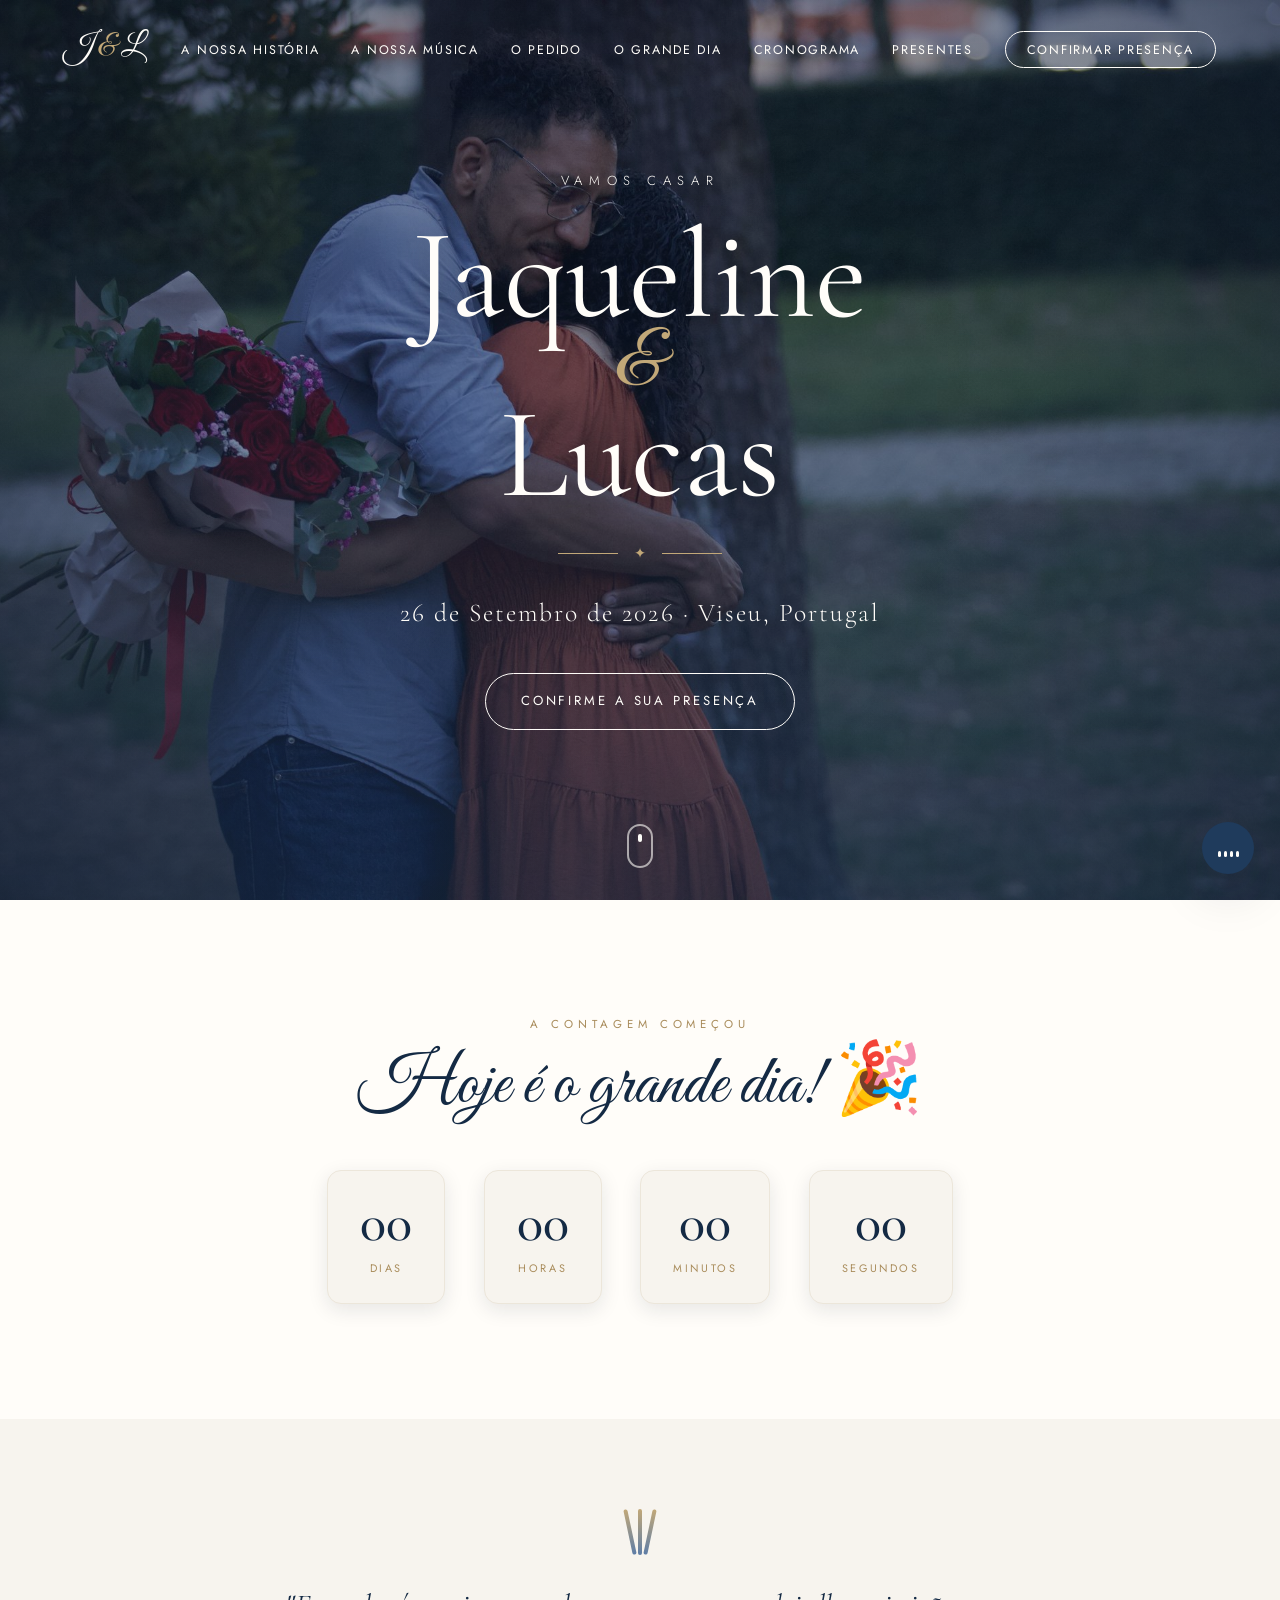
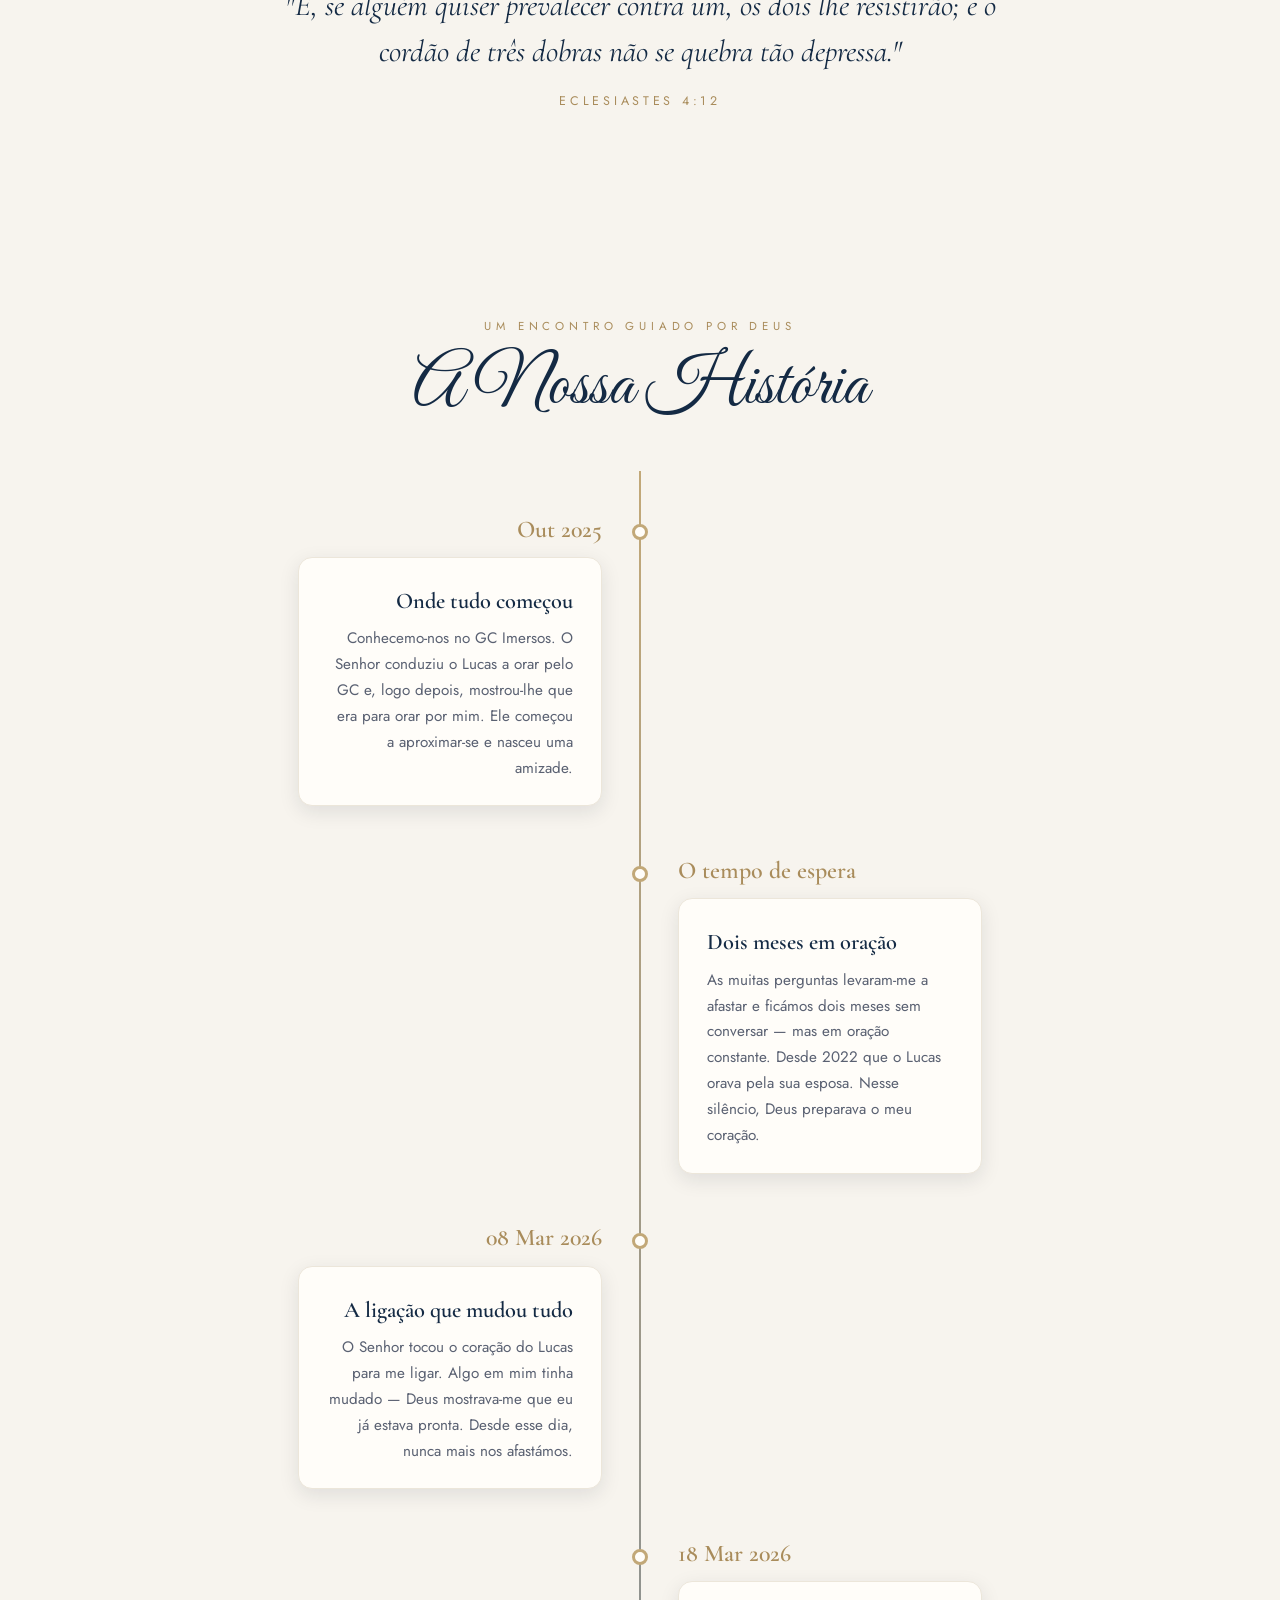
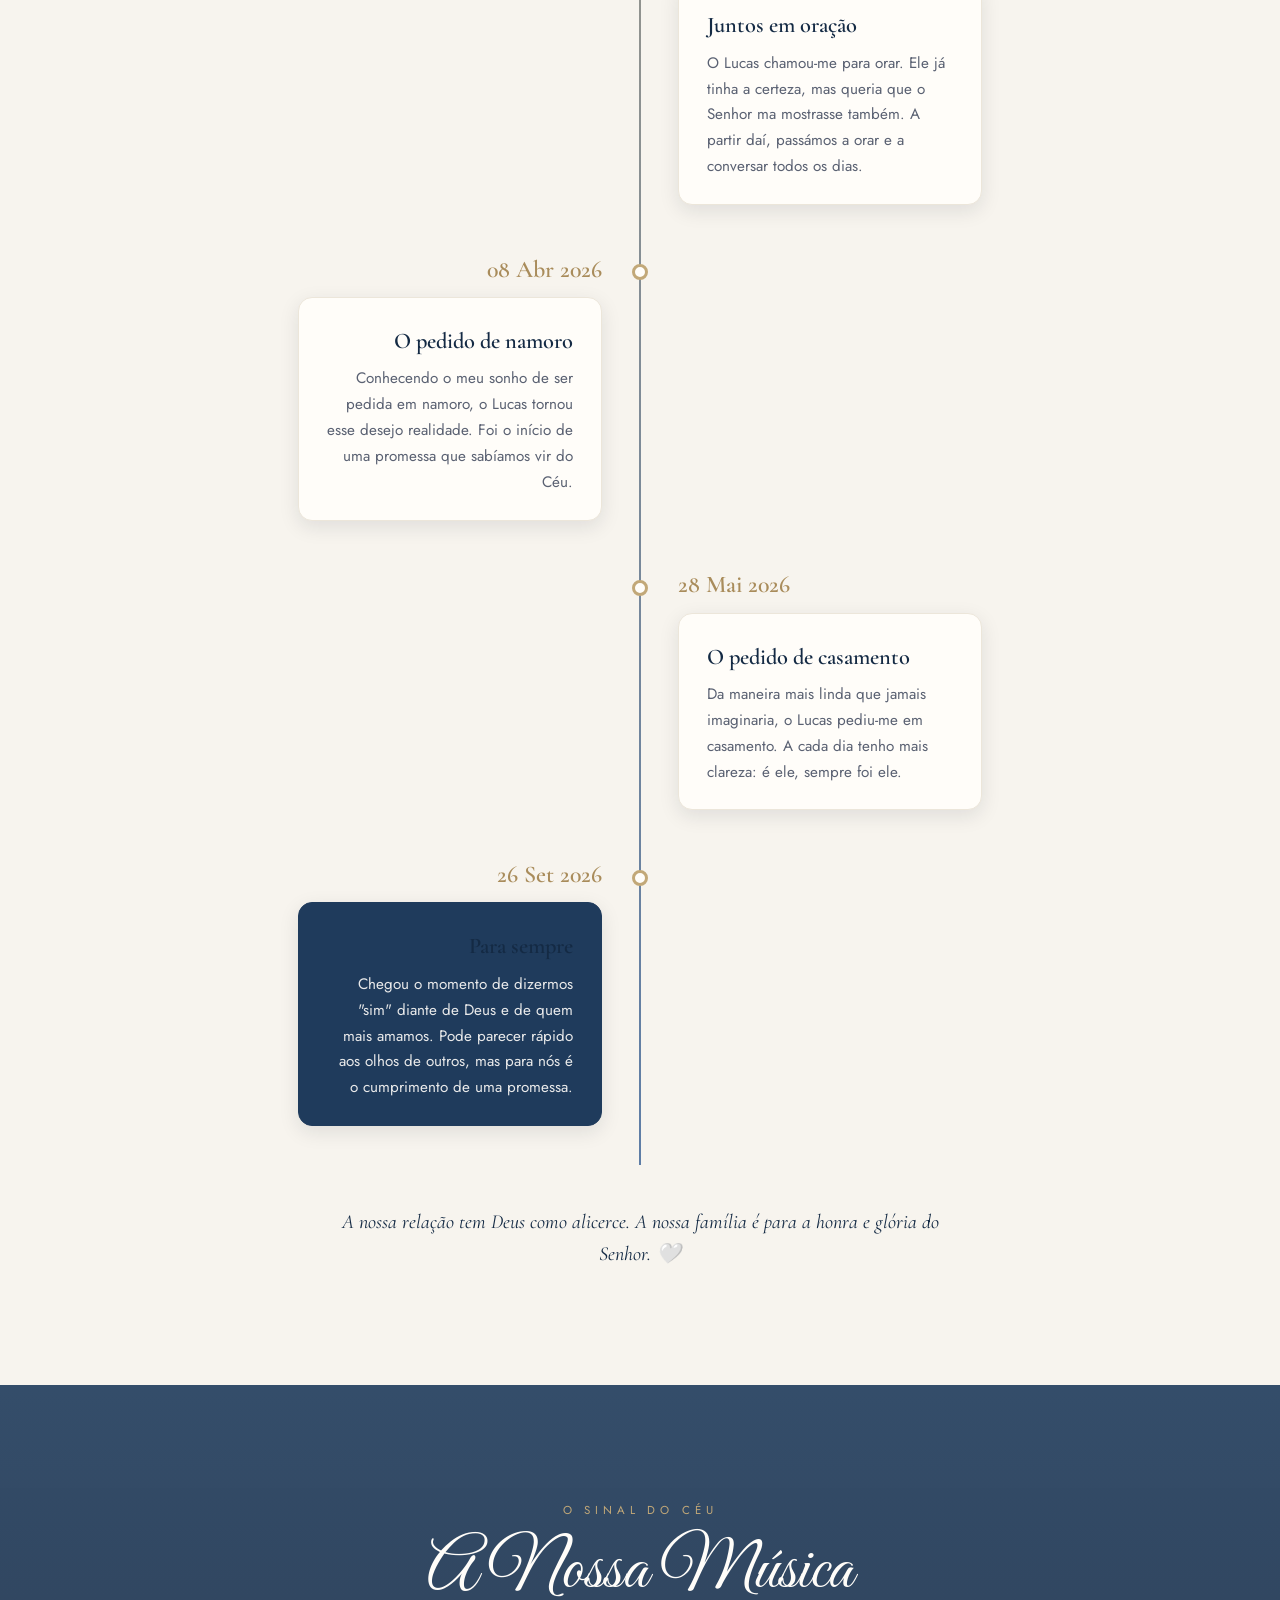
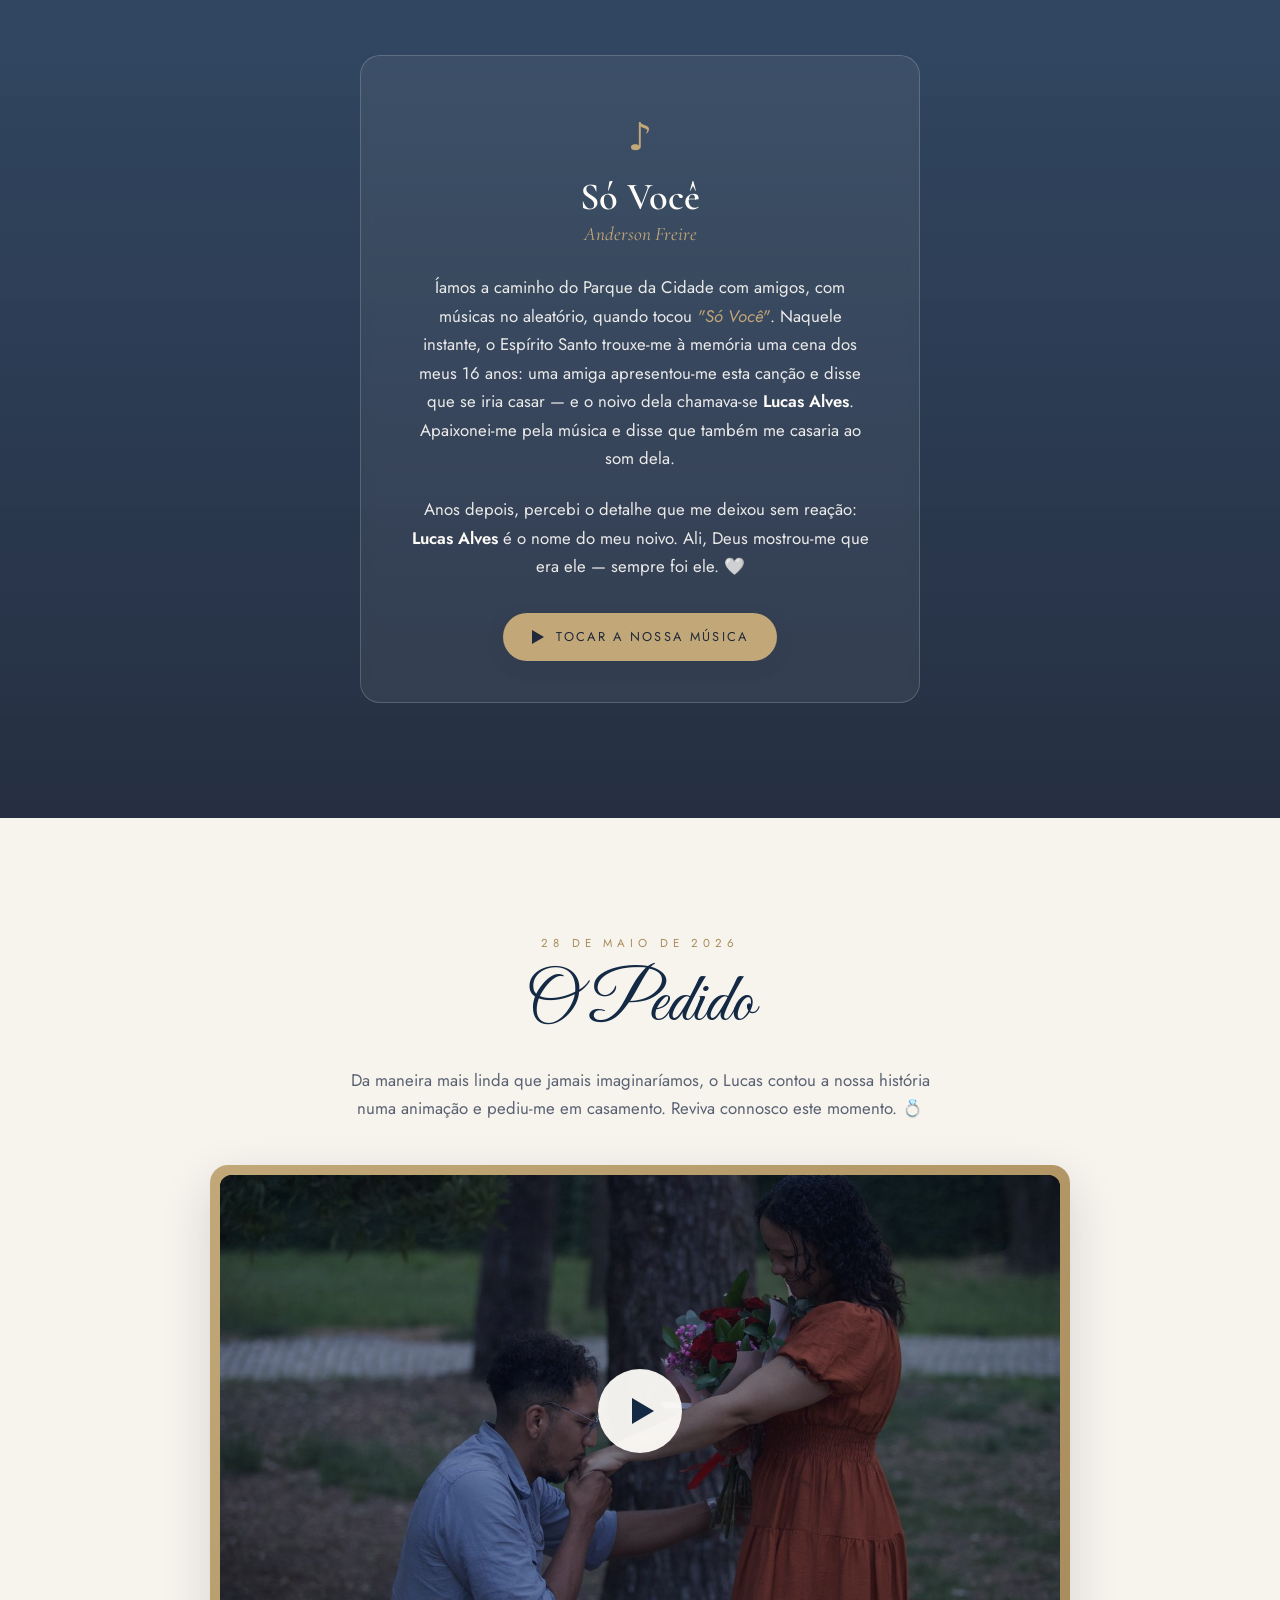
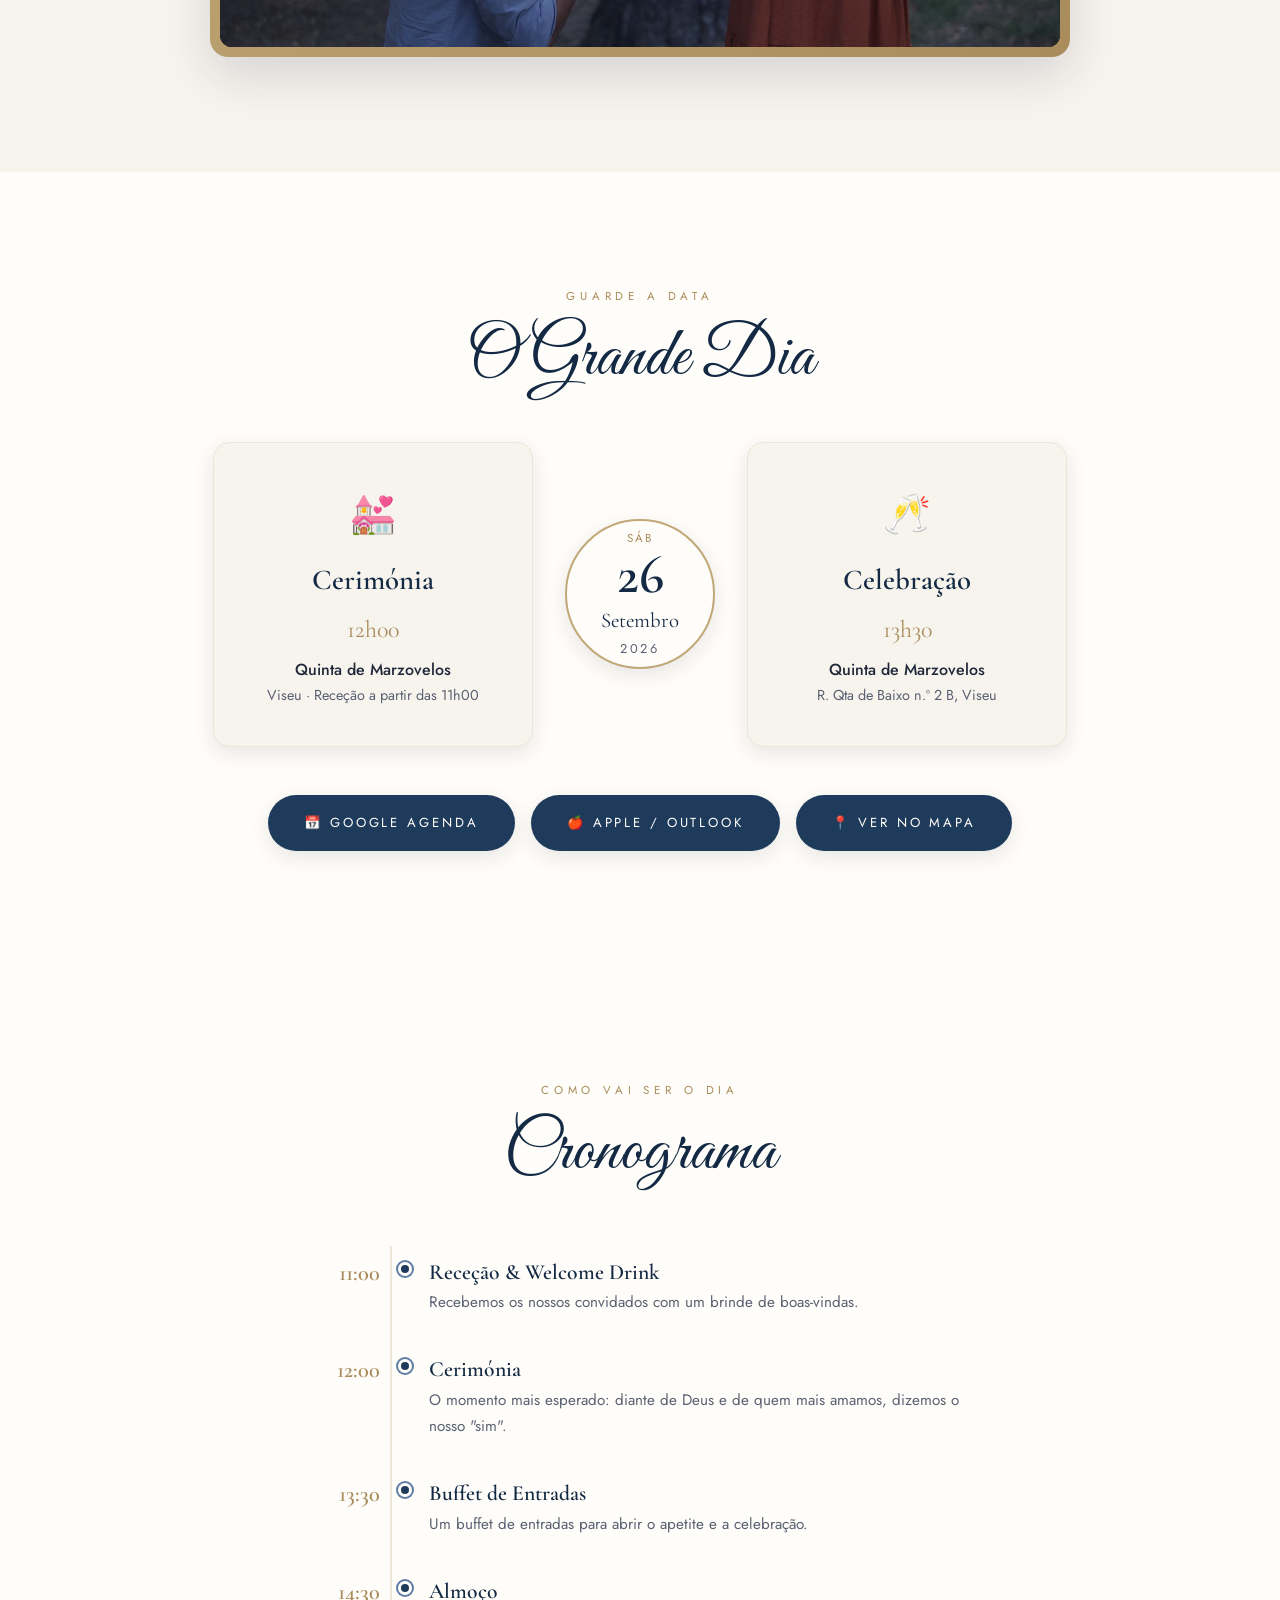
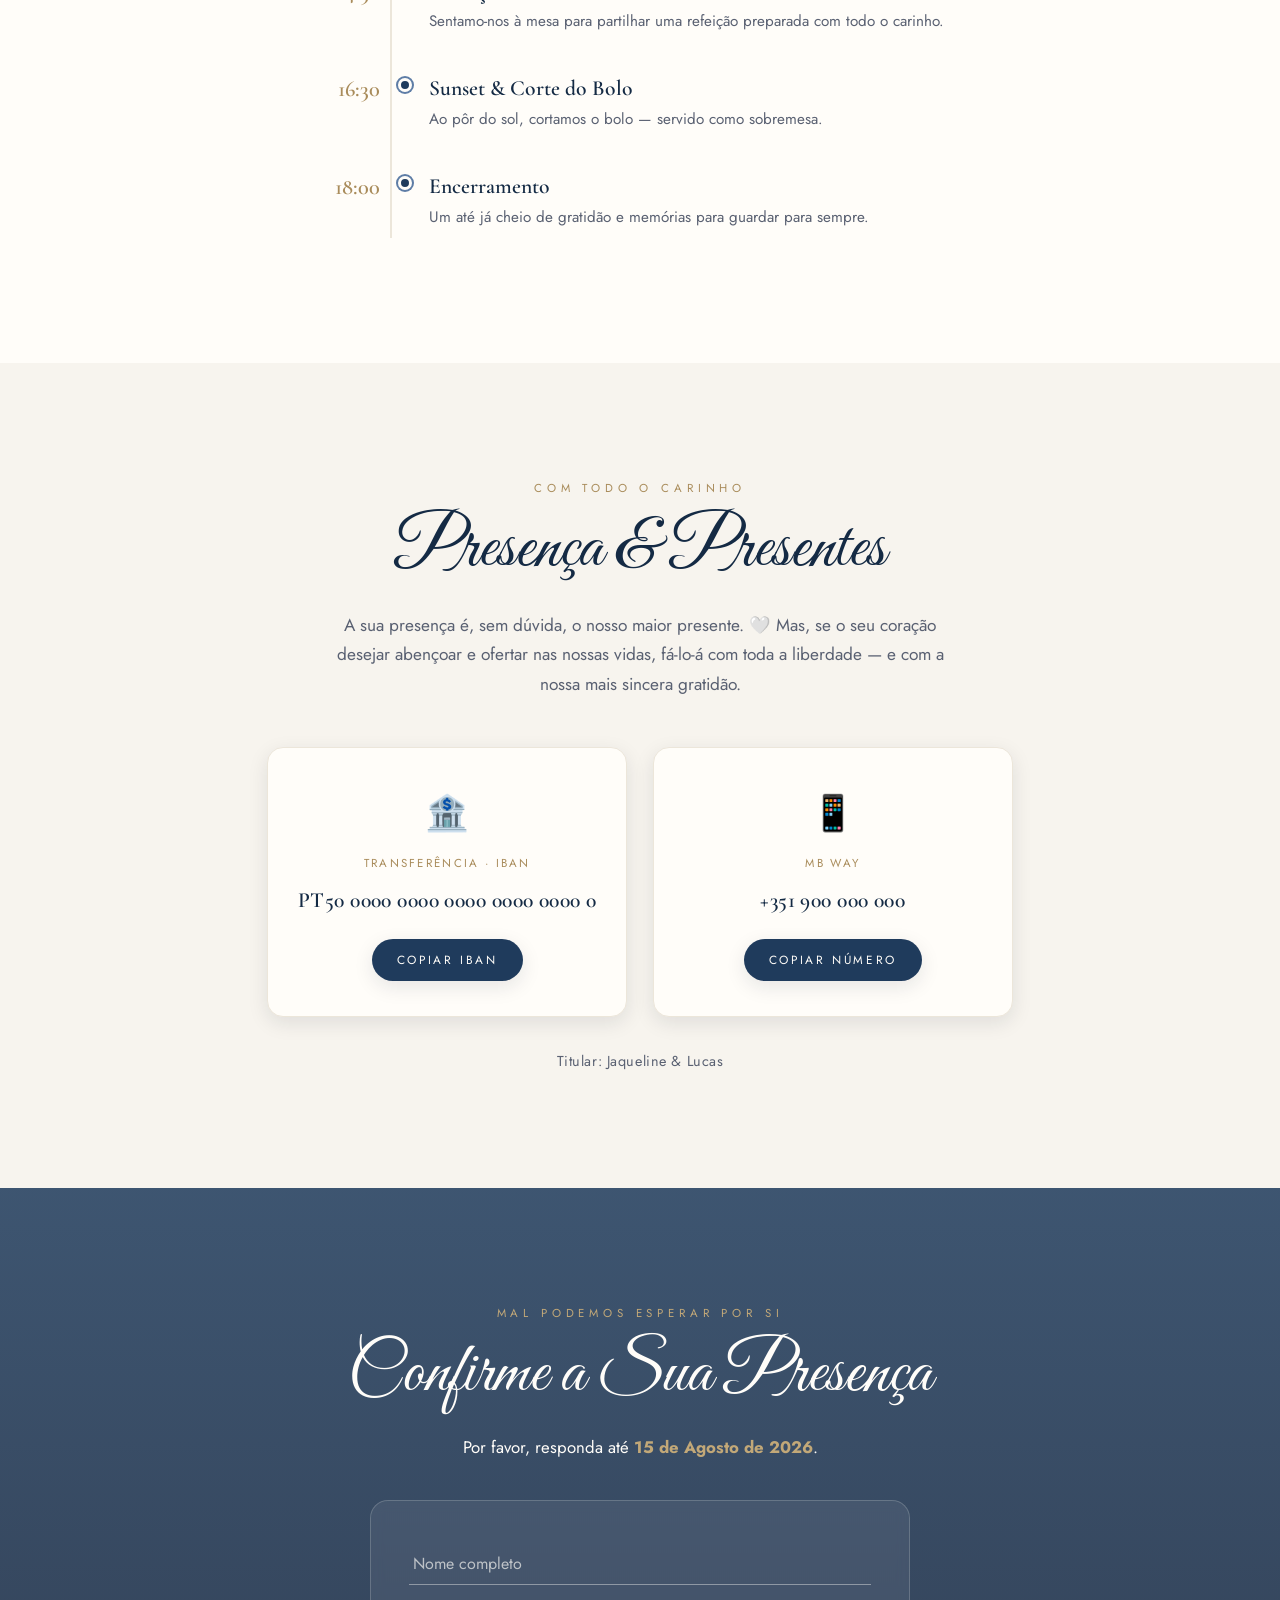
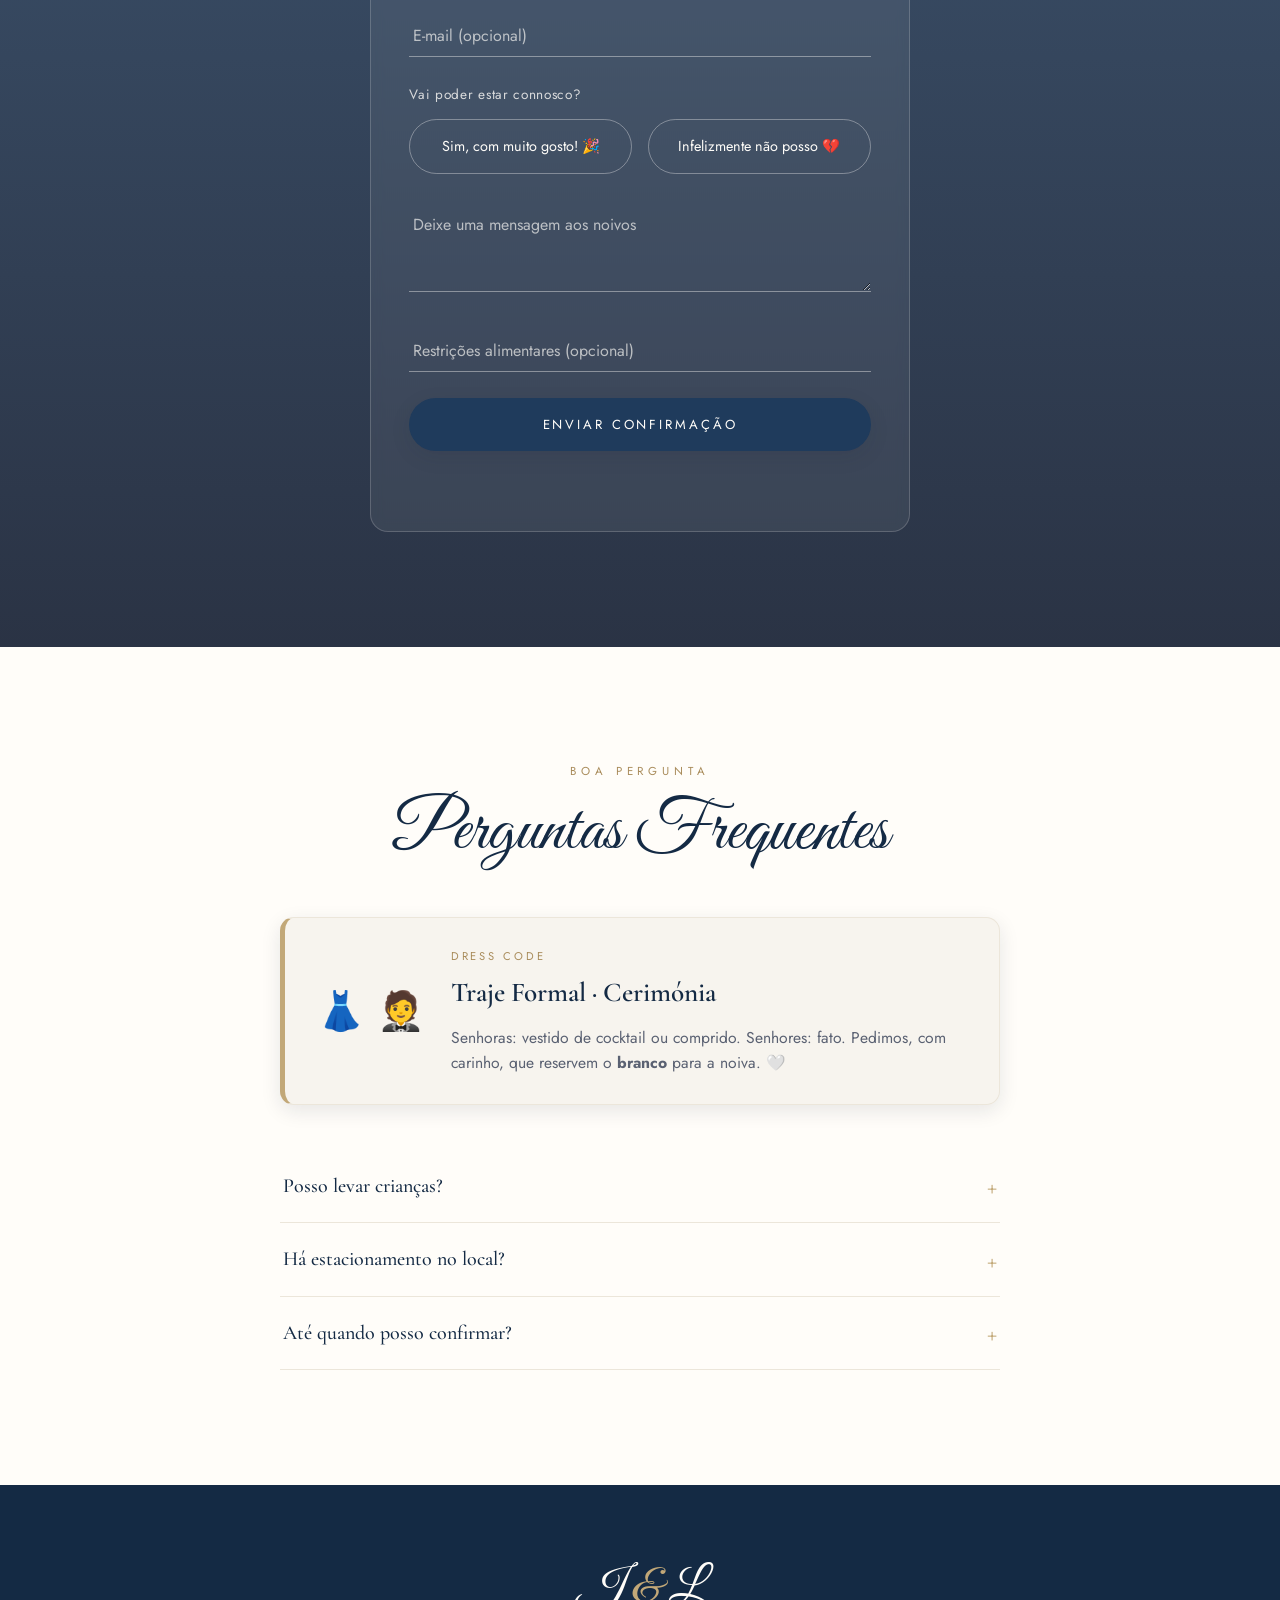
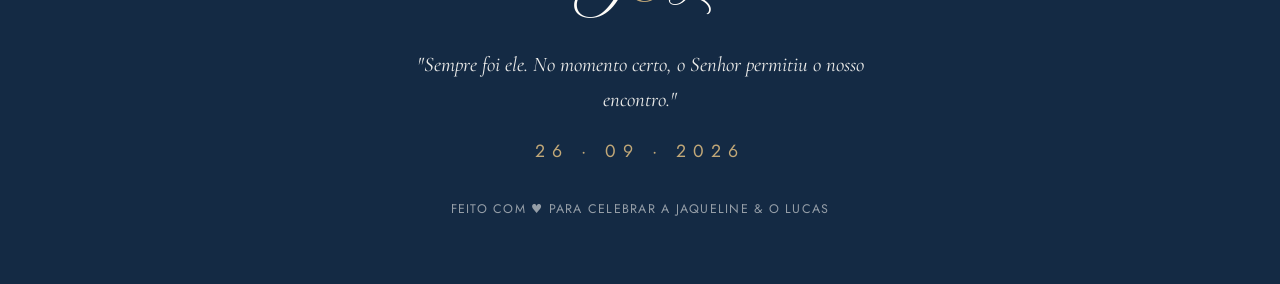
==== index.html @ e027823b "Renomear Programa para Cronograma e separar agenda em Google e Apple/Outlook - Menu e titulo: 'Progr" ====
<!DOCTYPE html>
<html lang="pt">
<head>
  <meta charset="UTF-8" />
  <meta name="viewport" content="width=device-width, initial-scale=1.0" />
  <meta name="description" content="Convite de casamento de Jaqueline & Lucas. Junte-se a nós para celebrar o nosso amor." />
  <meta name="theme-color" content="#1f3b5c" />
  <title>Jaqueline &amp; Lucas · O Nosso Casamento</title>

  <!-- Open Graph -->
  <meta property="og:title" content="Jaqueline & Lucas · O Nosso Casamento" />
  <meta property="og:description" content="Junte-se a nós para celebrar o nosso amor." />
  <meta property="og:type" content="website" />

  <!-- Fontes -->
  <link rel="preconnect" href="https://fonts.googleapis.com" />
  <link rel="preconnect" href="https://fonts.gstatic.com" crossorigin />
  <link href="https://fonts.googleapis.com/css2?family=Cormorant+Garamond:ital,wght@0,300;0,400;0,500;0,600;1,400&family=Great+Vibes&family=Jost:wght@300;400;500&display=swap" rel="stylesheet" />

  <link rel="stylesheet" href="styles.css" />
  <link rel="icon" href="data:image/svg+xml,%3Csvg xmlns='http://www.w3.org/2000/svg' viewBox='0 0 100 100'%3E%3Ctext y='.9em' font-size='90'%3E%F0%9F%92%8D%3C/text%3E%3C/svg%3E" />
</head>
<body>

  <!-- Loader -->
  <div class="loader" id="loader">
    <div class="loader__inner">
      <div class="loader__monogram">J<span>&amp;</span>L</div>
      <div class="loader__bar"><span></span></div>
    </div>
  </div>

  <!-- Botão de música -->
  <button class="music-toggle" id="musicToggle" aria-label="Ativar música" title="Só Você — Anderson Freire">
    <span class="music-toggle__icon">
      <span></span><span></span><span></span><span></span>
    </span>
  </button>
  <!-- A nossa música: "Só Você" de Anderson Freire (versão instrumental). -->
  <audio id="bgMusic" loop preload="none">
    <source src="so-voce-anderson-freire.mp3" type="audio/mpeg" />
  </audio>

  <!-- Navegação -->
  <nav class="nav" id="nav">
    <a href="#hero" class="nav__brand">J <span>&amp;</span> L</a>
    <button class="nav__burger" id="burger" aria-label="Abrir menu">
      <span></span><span></span><span></span>
    </button>
    <ul class="nav__links" id="navLinks">
      <li><a href="#historia">A Nossa História</a></li>
      <li><a href="#musica">A Nossa Música</a></li>
      <li><a href="#pedido">O Pedido</a></li>
      <li><a href="#evento">O Grande Dia</a></li>
      <li><a href="#programa">Cronograma</a></li>
      <li><a href="#presentes">Presentes</a></li>
      <li><a href="#rsvp" class="nav__cta">Confirmar Presença</a></li>
    </ul>
  </nav>

  <!-- HERO -->
  <header class="hero" id="hero">
    <div class="hero__overlay"></div>
    <div class="hero__petals" id="petals" aria-hidden="true"></div>
    <div class="hero__content">
      <p class="hero__pretitle reveal">Vamos casar</p>
      <h1 class="hero__names">
        <span class="reveal" style="--d:.1s">Jaqueline</span>
        <span class="hero__amp reveal" style="--d:.3s">&amp;</span>
        <span class="reveal" style="--d:.5s">Lucas</span>
      </h1>
      <div class="hero__divider reveal" style="--d:.7s"><span></span>✦<span></span></div>
      <p class="hero__date reveal" style="--d:.9s">26 de Setembro de 2026 · Viseu, Portugal</p>
      <a href="#rsvp" class="btn btn--ghost reveal" style="--d:1.1s">Confirme a sua presença</a>
    </div>
    <a href="#contagem" class="hero__scroll" aria-label="Descer">
      <span></span>
    </a>
  </header>

  <!-- CONTAGEM DECRESCENTE -->
  <section class="countdown" id="contagem">
    <div class="section-frame reveal-up">
      <p class="overline">A contagem começou</p>
      <h2 class="script-title">Falta pouco para o "Sim"</h2>
      <div class="countdown__grid" id="countdown">
        <div class="countdown__cell"><span class="countdown__num" id="cd-days">00</span><span class="countdown__label">Dias</span></div>
        <div class="countdown__cell"><span class="countdown__num" id="cd-hours">00</span><span class="countdown__label">Horas</span></div>
        <div class="countdown__cell"><span class="countdown__num" id="cd-min">00</span><span class="countdown__label">Minutos</span></div>
        <div class="countdown__cell"><span class="countdown__num" id="cd-sec">00</span><span class="countdown__label">Segundos</span></div>
      </div>
    </div>
  </section>

  <!-- VERSÍCULO -->
  <section class="verse" id="versiculo">
    <div class="section-frame">
      <div class="verse__cord reveal-up" aria-hidden="true">
        <span></span><span></span><span></span>
      </div>
      <p class="verse__text reveal-up">"E, se alguém quiser prevalecer contra um, os dois lhe resistirão; e o cordão de três dobras não se quebra tão depressa."</p>
      <p class="verse__ref reveal-up">Eclesiastes 4:12</p>
    </div>
  </section>

  <!-- A NOSSA HISTÓRIA -->
  <section class="story" id="historia">
    <div class="section-frame">
      <p class="overline reveal-up">Um encontro guiado por Deus</p>
      <h2 class="script-title reveal-up">A Nossa História</h2>
      <div class="timeline">
        <div class="timeline__item reveal-up">
          <div class="timeline__dot"></div>
          <div class="timeline__year">Out 2025</div>
          <div class="timeline__card">
            <h3>Onde tudo começou</h3>
            <p>Conhecemo-nos no GC Imersos. O Senhor conduziu o Lucas a orar pelo GC e, logo depois, mostrou-lhe que era para orar por mim. Ele começou a aproximar-se e nasceu uma amizade.</p>
          </div>
        </div>
        <div class="timeline__item reveal-up">
          <div class="timeline__dot"></div>
          <div class="timeline__year">O tempo de espera</div>
          <div class="timeline__card">
            <h3>Dois meses em oração</h3>
            <p>As muitas perguntas levaram-me a afastar e ficámos dois meses sem conversar — mas em oração constante. Desde 2022 que o Lucas orava pela sua esposa. Nesse silêncio, Deus preparava o meu coração.</p>
          </div>
        </div>
        <div class="timeline__item reveal-up">
          <div class="timeline__dot"></div>
          <div class="timeline__year">08 Mar 2026</div>
          <div class="timeline__card">
            <h3>A ligação que mudou tudo</h3>
            <p>O Senhor tocou o coração do Lucas para me ligar. Algo em mim tinha mudado — Deus mostrava-me que eu já estava pronta. Desde esse dia, nunca mais nos afastámos.</p>
          </div>
        </div>
        <div class="timeline__item reveal-up">
          <div class="timeline__dot"></div>
          <div class="timeline__year">18 Mar 2026</div>
          <div class="timeline__card">
            <h3>Juntos em oração</h3>
            <p>O Lucas chamou-me para orar. Ele já tinha a certeza, mas queria que o Senhor ma mostrasse também. A partir daí, passámos a orar e a conversar todos os dias.</p>
          </div>
        </div>
        <div class="timeline__item reveal-up">
          <div class="timeline__dot"></div>
          <div class="timeline__year">08 Abr 2026</div>
          <div class="timeline__card">
            <h3>O pedido de namoro</h3>
            <p>Conhecendo o meu sonho de ser pedida em namoro, o Lucas tornou esse desejo realidade. Foi o início de uma promessa que sabíamos vir do Céu.</p>
          </div>
        </div>
        <div class="timeline__item reveal-up">
          <div class="timeline__dot"></div>
          <div class="timeline__year">28 Mai 2026</div>
          <div class="timeline__card">
            <h3>O pedido de casamento</h3>
            <p>Da maneira mais linda que jamais imaginaria, o Lucas pediu-me em casamento. A cada dia tenho mais clareza: é ele, sempre foi ele.</p>
          </div>
        </div>
        <div class="timeline__item reveal-up">
          <div class="timeline__dot"></div>
          <div class="timeline__year">26 Set 2026</div>
          <div class="timeline__card timeline__card--highlight">
            <h3>Para sempre</h3>
            <p>Chegou o momento de dizermos "sim" diante de Deus e de quem mais amamos. Pode parecer rápido aos olhos de outros, mas para nós é o cumprimento de uma promessa.</p>
          </div>
        </div>
      </div>
      <p class="story__closing reveal-up">A nossa relação tem Deus como alicerce. A nossa família é para a honra e glória do Senhor. 🤍</p>
    </div>
  </section>

  <!-- A NOSSA MÚSICA -->
  <section class="song" id="musica">
    <div class="song__overlay"></div>
    <div class="section-frame">
      <p class="overline reveal-up">O sinal do Céu</p>
      <h2 class="script-title reveal-up">A Nossa Música</h2>
      <div class="song__card reveal-up">
        <div class="song__note">♪</div>
        <h3 class="song__title">Só Você</h3>
        <p class="song__artist">Anderson Freire</p>
        <p class="song__story">Íamos a caminho do Parque da Cidade com amigos, com músicas no aleatório, quando tocou <em>"Só Você"</em>. Naquele instante, o Espírito Santo trouxe-me à memória uma cena dos meus 16 anos: uma amiga apresentou-me esta canção e disse que se iria casar — e o noivo dela chamava-se <strong>Lucas Alves</strong>. Apaixonei-me pela música e disse que também me casaria ao som dela.</p>
        <p class="song__story">Anos depois, percebi o detalhe que me deixou sem reação: <strong>Lucas Alves</strong> é o nome do meu noivo. Ali, Deus mostrou-me que era ele — sempre foi ele. 🤍</p>
        <button class="song__play" id="songPlay" aria-label="Tocar a nossa música">
          <span class="song__play-icon"></span>
          <span class="song__play-text">Tocar a nossa música</span>
        </button>
      </div>
    </div>
  </section>

  <!-- O PEDIDO (vídeo) -->
  <section class="proposal" id="pedido">
    <div class="section-frame">
      <p class="overline reveal-up">28 de Maio de 2026</p>
      <h2 class="script-title reveal-up">O Pedido</h2>
      <p class="proposal__intro reveal-up">Da maneira mais linda que jamais imaginaríamos, o Lucas contou a nossa história numa animação e pediu-me em casamento. Reviva connosco este momento. 💍</p>
      <div class="proposal__frame reveal-up">
        <div class="proposal__video">
          <button class="proposal__facade" id="proposalFacade" style="background-image:url('video-capa.jpg')" aria-label="Reproduzir o vídeo do pedido">
            <span class="proposal__play"></span>
          </button>
          <div id="proposalPlayer"></div>
        </div>
      </div>
    </div>
  </section>

  <!-- O GRANDE DIA -->
  <section class="event" id="evento">
    <div class="section-frame">
      <p class="overline reveal-up">Guarde a data</p>
      <h2 class="script-title reveal-up">O Grande Dia</h2>
      <div class="event__cards">
        <article class="event-card reveal-up">
          <div class="event-card__icon">💒</div>
          <h3>Cerimónia</h3>
          <p class="event-card__time">12h00</p>
          <p class="event-card__place">Quinta de Marzovelos</p>
          <p class="event-card__addr">Viseu · Receção a partir das 11h00</p>
        </article>
        <div class="event__date reveal-up">
          <span class="event__day">Sáb</span>
          <span class="event__num">26</span>
          <span class="event__month">Setembro</span>
          <span class="event__yr">2026</span>
        </div>
        <article class="event-card reveal-up">
          <div class="event-card__icon">🥂</div>
          <h3>Celebração</h3>
          <p class="event-card__time">13h30</p>
          <p class="event-card__place">Quinta de Marzovelos</p>
          <p class="event-card__addr">R. Qta de Baixo n.º 2 B, Viseu</p>
        </article>
      </div>
      <div class="event__actions reveal-up">
        <a class="btn btn--solid" id="gcalBtn" href="#" target="_blank" rel="noopener">📅 Google Agenda</a>
        <a class="btn btn--solid" id="icalBtn" href="#">🍎 Apple / Outlook</a>
        <a class="btn btn--solid" href="https://maps.google.com/?q=Quinta+de+Marzovelos,+R.+Qta+de+Baixo+2B,+3510-014+Viseu" target="_blank" rel="noopener">📍 Ver no mapa</a>
      </div>
    </div>
  </section>

  <!-- PROGRAMA -->
  <section class="schedule" id="programa">
    <div class="section-frame">
      <p class="overline reveal-up">Como vai ser o dia</p>
      <h2 class="script-title reveal-up">Cronograma</h2>
      <div class="schedule__list">
        <div class="schedule__item reveal-up"><span class="schedule__time">11:00</span><span class="schedule__dot"></span><div><h3>Receção &amp; Welcome Drink</h3><p>Recebemos os nossos convidados com um brinde de boas-vindas.</p></div></div>
        <div class="schedule__item reveal-up"><span class="schedule__time">12:00</span><span class="schedule__dot"></span><div><h3>Cerimónia</h3><p>O momento mais esperado: diante de Deus e de quem mais amamos, dizemos o nosso "sim".</p></div></div>
        <div class="schedule__item reveal-up"><span class="schedule__time">13:30</span><span class="schedule__dot"></span><div><h3>Buffet de Entradas</h3><p>Um buffet de entradas para abrir o apetite e a celebração.</p></div></div>
        <div class="schedule__item reveal-up"><span class="schedule__time">14:30</span><span class="schedule__dot"></span><div><h3>Almoço</h3><p>Sentamo-nos à mesa para partilhar uma refeição preparada com todo o carinho.</p></div></div>
        <div class="schedule__item reveal-up"><span class="schedule__time">16:30</span><span class="schedule__dot"></span><div><h3>Sunset &amp; Corte do Bolo</h3><p>Ao pôr do sol, cortamos o bolo — servido como sobremesa.</p></div></div>
        <div class="schedule__item reveal-up"><span class="schedule__time">18:00</span><span class="schedule__dot"></span><div><h3>Encerramento</h3><p>Um até já cheio de gratidão e memórias para guardar para sempre.</p></div></div>
      </div>
    </div>
  </section>

  <!-- PRESENTES -->
  <section class="gifts" id="presentes">
    <div class="section-frame">
      <p class="overline reveal-up">Com todo o carinho</p>
      <h2 class="script-title reveal-up">Presença &amp; Presentes</h2>
      <p class="gifts__intro reveal-up">A sua presença é, sem dúvida, o nosso maior presente. 🤍 Mas, se o seu coração desejar abençoar e ofertar nas nossas vidas, fá-lo-á com toda a liberdade — e com a nossa mais sincera gratidão.</p>
      <div class="gifts__methods">
        <div class="pay-card reveal-up">
          <div class="pay-card__icon">🏦</div>
          <p class="pay-card__label">Transferência · IBAN</p>
          <p class="pay-card__value" id="ibanValue">PT50 0000 0000 0000 0000 0000 0</p>
          <button class="btn btn--solid btn--sm" data-copy="iban">Copiar IBAN</button>
        </div>
        <div class="pay-card reveal-up">
          <div class="pay-card__icon">📱</div>
          <p class="pay-card__label">MB WAY</p>
          <p class="pay-card__value" id="mbwayValue">+351 900 000 000</p>
          <button class="btn btn--solid btn--sm" data-copy="mbway">Copiar número</button>
        </div>
      </div>
      <p class="gifts__note reveal-up">Titular: Jaqueline &amp; Lucas</p>
    </div>
  </section>

  <!-- RSVP -->
  <section class="rsvp" id="rsvp">
    <div class="rsvp__overlay"></div>
    <div class="section-frame">
      <p class="overline reveal-up">Mal podemos esperar por si</p>
      <h2 class="script-title reveal-up">Confirme a Sua Presença</h2>
      <p class="rsvp__deadline reveal-up">Por favor, responda até <strong>15 de Agosto de 2026</strong>.</p>
      <form class="rsvp__form reveal-up" id="rsvpForm" novalidate>
        <div class="field">
          <input type="text" id="name" name="name" required placeholder=" " />
          <label for="name">Nome completo</label>
        </div>
        <div class="field">
          <input type="email" id="email" name="email" placeholder=" " />
          <label for="email">E-mail (opcional)</label>
        </div>
        <div class="field">
          <p class="field__legend">Vai poder estar connosco?</p>
          <div class="choice">
            <label class="choice__opt"><input type="radio" name="attend" value="sim" required /><span>Sim, com muito gosto! 🎉</span></label>
            <label class="choice__opt"><input type="radio" name="attend" value="nao" /><span>Infelizmente não posso 💔</span></label>
          </div>
        </div>
        <div class="field field--guests" id="guestsField">
          <input type="number" id="guests" name="guests" min="1" max="6" value="1" placeholder=" " />
          <label for="guests">Número de pessoas (incluindo o próprio)</label>
        </div>
        <div class="field">
          <textarea id="message" name="message" rows="3" placeholder=" "></textarea>
          <label for="message">Deixe uma mensagem aos noivos</label>
        </div>
        <div class="field field--diet">
          <input type="text" id="diet" name="diet" placeholder=" " />
          <label for="diet">Restrições alimentares (opcional)</label>
        </div>
        <button type="submit" class="btn btn--solid btn--block">Enviar confirmação</button>
        <p class="rsvp__feedback" id="rsvpFeedback" role="status"></p>
      </form>
    </div>
  </section>

  <!-- FAQ -->
  <section class="faq">
    <div class="section-frame">
      <p class="overline reveal-up">Boa pergunta</p>
      <h2 class="script-title reveal-up">Perguntas Frequentes</h2>

      <div class="dresscode reveal-up">
        <div class="dresscode__icon">👗 🤵</div>
        <div class="dresscode__body">
          <p class="dresscode__label">Dress Code</p>
          <h3 class="dresscode__title">Traje Formal · Cerimónia</h3>
          <p class="dresscode__text">Senhoras: vestido de cocktail ou comprido. Senhores: fato. Pedimos, com carinho, que reservem o <strong>branco</strong> para a noiva. 🤍</p>
        </div>
      </div>

      <div class="faq__list" id="faqList">
        <div class="faq__item reveal-up"><button class="faq__q">Posso levar crianças?<span>+</span></button><div class="faq__a"><p>Adoramos os mais pequenos! Indique-nos quantas crianças virão no formulário de confirmação, para prepararmos tudo com carinho.</p></div></div>
        <div class="faq__item reveal-up"><button class="faq__q">Há estacionamento no local?<span>+</span></button><div class="faq__a"><p>Sim, a Quinta de Marzovelos dispõe de estacionamento gratuito para todos os convidados.</p></div></div>
        <div class="faq__item reveal-up"><button class="faq__q">Até quando posso confirmar?<span>+</span></button><div class="faq__a"><p>Pedimos que confirme a sua presença até 15 de Agosto de 2026, para garantirmos que tudo corre na perfeição.</p></div></div>
      </div>
    </div>
  </section>

  <!-- FOOTER -->
  <footer class="footer">
    <div class="footer__monogram">J <span>&amp;</span> L</div>
    <p class="footer__quote">"Sempre foi ele. No momento certo, o Senhor permitiu o nosso encontro."</p>
    <p class="footer__date">26 · 09 · 2026</p>
    <p class="footer__credit">Feito com ♥ para celebrar a Jaqueline &amp; o Lucas</p>
  </footer>

  <script src="script.js"></script>
</body>
</html>
---- styles.css ----
/* ===================================================================
   Jaqueline & Lucas — Convite de Casamento
   Paleta: azul-marinho, creme, dourado champanhe
   =================================================================== */

:root {
  /* Azul-marinho + dourado champanhe */
  --sage: #1f3b5c;       /* azul-marinho principal */
  --sage-dark: #142a44;  /* azul-marinho profundo */
  --sage-light: #5e7da6; /* azul suave */
  --cream: #f7f4ee;
  --cream-deep: #ece6da;
  --ivory: #fffdf9;
  --gold: #c2a878;
  --gold-deep: #a98c5b;
  --ink: #20283a;
  --ink-soft: #5a6172;
  --white: #ffffff;

  --serif: 'Cormorant Garamond', Georgia, serif;
  --script: 'Great Vibes', cursive;
  --sans: 'Jost', -apple-system, system-ui, sans-serif;

  --shadow-sm: 0 6px 20px rgba(20, 30, 50, .1);
  --shadow-md: 0 18px 50px rgba(20, 30, 50, .15);
  --ease: cubic-bezier(.22, 1, .36, 1);
}

* { margin: 0; padding: 0; box-sizing: border-box; }

html { scroll-behavior: smooth; scroll-padding-top: 80px; }

body {
  font-family: var(--sans);
  color: var(--ink);
  background: var(--cream);
  line-height: 1.7;
  overflow-x: hidden;
  -webkit-font-smoothing: antialiased;
}

img { max-width: 100%; display: block; }

/* ---------- Tipografia partilhada ---------- */
.overline {
  font-family: var(--sans);
  text-transform: uppercase;
  letter-spacing: .42em;
  font-size: .72rem;
  font-weight: 400;
  color: var(--gold-deep);
  text-align: center;
  margin-bottom: .8rem;
}

.script-title {
  font-family: var(--script);
  font-weight: 400;
  font-size: clamp(2.6rem, 6vw, 4.4rem);
  color: var(--sage-dark);
  text-align: center;
  line-height: 1.1;
  margin-bottom: 2.8rem;
}

.section-frame {
  max-width: 1080px;
  margin: 0 auto;
  padding: 0 1.5rem;
}

section { padding: clamp(4.5rem, 9vw, 8rem) 0; position: relative; }

/* ---------- Botões ---------- */
.btn {
  display: inline-block;
  font-family: var(--sans);
  font-size: .82rem;
  letter-spacing: .22em;
  text-transform: uppercase;
  text-decoration: none;
  cursor: pointer;
  border: 1px solid transparent;
  padding: 1rem 2.2rem;
  border-radius: 50px;
  transition: all .4s var(--ease);
  background: none;
}
.btn--solid {
  background: var(--sage);
  color: var(--ivory);
  box-shadow: var(--shadow-sm);
}
.btn--solid:hover { background: var(--sage-dark); transform: translateY(-3px); box-shadow: var(--shadow-md); }
.btn--ghost {
  border-color: currentColor;
  color: var(--ivory);
}
.btn--ghost:hover { background: var(--ivory); color: var(--sage-dark); transform: translateY(-3px); }
.btn--sm { padding: .7rem 1.5rem; font-size: .74rem; }
.btn--block { display: block; width: 100%; text-align: center; }

/* ===================== LOADER ===================== */
.loader {
  position: fixed; inset: 0; z-index: 9999;
  background: var(--cream);
  display: flex; align-items: center; justify-content: center;
  transition: opacity .8s var(--ease), visibility .8s;
}
.loader.is-done { opacity: 0; visibility: hidden; }
.loader__monogram {
  font-family: var(--script);
  font-size: 4.5rem;
  color: var(--sage-dark);
  text-align: center;
  margin-bottom: 1.2rem;
}
.loader__monogram span { color: var(--gold); font-size: 3rem; }
.loader__bar {
  width: 180px; height: 2px; background: var(--cream-deep);
  margin: 0 auto; overflow: hidden; border-radius: 2px;
}
.loader__bar span {
  display: block; height: 100%; width: 0;
  background: var(--gold);
  animation: load 1.8s var(--ease) forwards;
}
@keyframes load { to { width: 100%; } }

/* ===================== MÚSICA ===================== */
.music-toggle {
  position: fixed; bottom: 1.6rem; right: 1.6rem; z-index: 200;
  width: 52px; height: 52px; border-radius: 50%;
  background: var(--sage); border: none; cursor: pointer;
  box-shadow: var(--shadow-md);
  display: grid; place-items: center;
  transition: transform .3s var(--ease), background .3s;
}
.music-toggle:hover { transform: scale(1.08); background: var(--sage-dark); }
.music-toggle__icon { display: flex; align-items: flex-end; gap: 3px; height: 18px; }
.music-toggle__icon span {
  width: 3px; background: var(--ivory); border-radius: 2px; height: 6px;
}
.music-toggle.is-playing .music-toggle__icon span { animation: bars .9s ease-in-out infinite; }
.music-toggle.is-playing .music-toggle__icon span:nth-child(2) { animation-delay: .2s; }
.music-toggle.is-playing .music-toggle__icon span:nth-child(3) { animation-delay: .4s; }
.music-toggle.is-playing .music-toggle__icon span:nth-child(4) { animation-delay: .1s; }
@keyframes bars { 0%,100% { height: 5px; } 50% { height: 18px; } }

/* ===================== NAV ===================== */
.nav {
  position: fixed; top: 0; left: 0; right: 0; z-index: 150;
  display: flex; align-items: center; justify-content: space-between;
  padding: 1.4rem clamp(1.5rem, 5vw, 4rem);
  transition: background .4s var(--ease), padding .4s, box-shadow .4s;
}
.nav.is-scrolled {
  background: rgba(247, 244, 238, .92);
  backdrop-filter: blur(12px);
  padding-top: .9rem; padding-bottom: .9rem;
  box-shadow: var(--shadow-sm);
}
.nav__brand {
  font-family: var(--script); font-size: 1.9rem;
  color: var(--ivory); text-decoration: none; transition: color .4s;
}
.nav__brand span { color: var(--gold); }
.nav.is-scrolled .nav__brand { color: var(--sage-dark); }
.nav__links {
  list-style: none; display: flex; gap: 2rem; align-items: center;
}
.nav__links a {
  font-size: .78rem; letter-spacing: .14em; text-transform: uppercase;
  text-decoration: none; color: var(--ivory); position: relative;
  transition: color .3s; padding-bottom: 4px;
}
.nav.is-scrolled .nav__links a { color: var(--ink); }
.nav__links a:not(.nav__cta)::after {
  content: ''; position: absolute; left: 0; bottom: 0; height: 1px; width: 0;
  background: var(--gold); transition: width .3s var(--ease);
}
.nav__links a:not(.nav__cta):hover::after { width: 100%; }
.nav__cta {
  border: 1px solid currentColor; padding: .55rem 1.3rem !important; border-radius: 50px;
}
.nav.is-scrolled .nav__cta { background: var(--sage); color: var(--ivory) !important; border-color: var(--sage); }
.nav__burger { display: none; flex-direction: column; gap: 5px; background: none; border: none; cursor: pointer; padding: 6px; z-index: 160; }
.nav__burger span { width: 26px; height: 2px; background: var(--ivory); transition: all .35s var(--ease); }
.nav.is-scrolled .nav__burger span { background: var(--sage-dark); }

/* ===================== HERO ===================== */
.hero {
  position: relative; min-height: 100vh;
  display: flex; align-items: center; justify-content: center; text-align: center;
  background:
    linear-gradient(180deg, rgba(20,30,50,.32), rgba(31,59,92,.55)),
    url('img-hero.jpg') center/cover fixed;
  color: var(--ivory); overflow: hidden;
}
.hero__overlay {
  position: absolute; inset: 0;
  background: radial-gradient(ellipse at center, transparent 35%, rgba(20,30,50,.45) 100%);
}
.hero__content { position: relative; z-index: 5; padding: 1.5rem; }
.hero__pretitle {
  font-family: var(--sans); text-transform: uppercase; letter-spacing: .5em;
  font-size: .82rem; margin-bottom: 1.4rem; font-weight: 300;
}
.hero__names {
  font-family: var(--serif); font-weight: 400; line-height: .95;
  font-size: clamp(3.4rem, 13vw, 8rem);
  display: flex; flex-direction: column; align-items: center;
  text-shadow: 0 4px 30px rgba(0,0,0,.3);
}
.hero__amp { font-family: var(--script); color: var(--gold); font-size: .6em; margin: -.1em 0; }
.hero__divider {
  display: flex; align-items: center; justify-content: center; gap: 1rem;
  color: var(--gold); margin: 1.6rem 0; font-size: .9rem;
}
.hero__divider span { width: 60px; height: 1px; background: var(--gold); display: inline-block; }
.hero__date {
  font-family: var(--serif); font-size: clamp(1.1rem, 3vw, 1.6rem);
  letter-spacing: .08em; margin-bottom: 2.4rem; font-weight: 300;
}
.hero__scroll {
  position: absolute; bottom: 2rem; left: 50%; transform: translateX(-50%);
  width: 26px; height: 44px; border: 2px solid rgba(255,253,249,.6); border-radius: 20px;
  z-index: 5;
}
.hero__scroll span {
  position: absolute; top: 8px; left: 50%; transform: translateX(-50%);
  width: 4px; height: 8px; background: var(--ivory); border-radius: 2px;
  animation: scrolldot 1.6s var(--ease) infinite;
}
@keyframes scrolldot { 0% { opacity: 0; top: 8px; } 50% { opacity: 1; } 100% { opacity: 0; top: 22px; } }
.hero__petals { position: absolute; inset: 0; z-index: 4; pointer-events: none; }
.petal {
  position: absolute; top: -10%;
  width: 14px; height: 14px; background: var(--gold);
  border-radius: 150% 0 150% 0; opacity: .55;
  animation: fall linear infinite;
}
@keyframes fall {
  0% { transform: translateY(-10vh) rotate(0deg); opacity: 0; }
  10% { opacity: .6; }
  100% { transform: translateY(110vh) rotate(540deg); opacity: 0; }
}

/* ===================== COUNTDOWN ===================== */
.countdown { background: var(--ivory); text-align: center; }
.countdown__grid {
  display: flex; justify-content: center; gap: clamp(.8rem, 3vw, 2.5rem); flex-wrap: wrap;
}
.countdown__cell {
  background: var(--cream); border-radius: 14px;
  padding: 1.6rem clamp(1rem, 3vw, 2rem); min-width: 92px;
  box-shadow: var(--shadow-sm); border: 1px solid var(--cream-deep);
  position: relative;
}
.countdown__num {
  display: block; font-family: var(--serif); font-weight: 500;
  font-size: clamp(2.2rem, 6vw, 3.4rem); color: var(--sage-dark); line-height: 1;
}
.countdown__label {
  display: block; margin-top: .5rem; font-size: .68rem;
  text-transform: uppercase; letter-spacing: .24em; color: var(--gold-deep);
}

/* ===================== VERSE ===================== */
.verse { background: var(--cream); text-align: center; padding: clamp(3.5rem, 7vw, 6rem) 0; }
.verse__cord { display: flex; justify-content: center; gap: 6px; margin-bottom: 1.8rem; }
.verse__cord span {
  display: block; width: 4px; height: 46px; border-radius: 4px;
  background: linear-gradient(var(--gold), var(--sage-light));
}
.verse__cord span:nth-child(1) { transform: rotate(-12deg); }
.verse__cord span:nth-child(3) { transform: rotate(12deg); }
.verse__text {
  font-family: var(--serif); font-style: italic;
  font-size: clamp(1.3rem, 3.4vw, 1.9rem); color: var(--sage-dark);
  max-width: 720px; margin: 0 auto 1rem; line-height: 1.5;
}
.verse__ref {
  font-family: var(--sans); text-transform: uppercase; letter-spacing: .3em;
  font-size: .78rem; color: var(--gold-deep);
}

/* ===================== STORY / TIMELINE ===================== */
.story { background: var(--cream); }
.timeline { position: relative; max-width: 760px; margin: 0 auto; padding: 1rem 0; }
.timeline::before {
  content: ''; position: absolute; left: 50%; top: 0; bottom: 0; width: 2px;
  background: linear-gradient(var(--gold), var(--sage-light)); transform: translateX(-50%);
}
.timeline__item { position: relative; width: 50%; padding: 1.4rem 2.4rem; }
.timeline__item:nth-child(odd) { left: 0; text-align: right; }
.timeline__item:nth-child(even) { left: 50%; text-align: left; }
.timeline__dot {
  position: absolute; top: 2.3rem; width: 16px; height: 16px; border-radius: 50%;
  background: var(--ivory); border: 3px solid var(--gold); z-index: 2;
}
.timeline__item:nth-child(odd) .timeline__dot { right: -8px; }
.timeline__item:nth-child(even) .timeline__dot { left: -8px; }
.timeline__year {
  font-family: var(--serif); font-size: 1.5rem; font-weight: 600;
  color: var(--gold-deep); margin-bottom: .4rem;
}
.timeline__card {
  background: var(--ivory); padding: 1.5rem 1.7rem; border-radius: 14px;
  box-shadow: var(--shadow-sm); border: 1px solid var(--cream-deep);
  transition: transform .4s var(--ease), box-shadow .4s;
}
.timeline__card:hover { transform: translateY(-5px); box-shadow: var(--shadow-md); }
.timeline__card--highlight { background: var(--sage); color: var(--ivory); border-color: var(--sage); }
.timeline__card--highlight h3 { color: var(--ivory); }
.timeline__card h3 { font-family: var(--serif); font-size: 1.4rem; color: var(--sage-dark); margin-bottom: .4rem; font-weight: 600; }
.timeline__card p { font-size: .95rem; color: var(--ink-soft); }
.timeline__card--highlight p { color: rgba(255,253,249,.9); }

/* ===================== SONG ===================== */
.song {
  position: relative; text-align: center; color: var(--ivory); overflow: hidden;
  background:
    linear-gradient(rgba(31,59,92,.9), rgba(20,30,50,.92)),
    url('https://images.unsplash.com/photo-1511671782779-c97d3d27a1d4?auto=format&fit=crop&w=1920&q=80') center/cover fixed;
}
.song .overline { color: var(--gold); }
.song .script-title { color: var(--ivory); }
.song__card {
  max-width: 560px; margin: 0 auto;
  background: rgba(255,253,249,.06); backdrop-filter: blur(6px);
  border: 1px solid rgba(255,253,249,.18); border-radius: 20px;
  padding: 3rem 2.4rem 2.6rem;
}
.song__note {
  font-size: 2.4rem; color: var(--gold); margin-bottom: .4rem;
  animation: floatNote 3s ease-in-out infinite;
}
@keyframes floatNote { 0%,100% { transform: translateY(0); } 50% { transform: translateY(-10px); } }
.song__title { font-family: var(--serif); font-size: 2.4rem; font-weight: 600; color: var(--ivory); line-height: 1.1; }
.song__artist { font-family: var(--serif); font-style: italic; font-size: 1.2rem; color: var(--gold); margin-bottom: 1.4rem; }
.song__story { font-size: 1.05rem; color: rgba(255,253,249,.9); max-width: 460px; margin: 0 auto 2rem; }
.song__play {
  display: inline-flex; align-items: center; gap: .8rem;
  background: var(--gold); color: var(--ink); border: none; cursor: pointer;
  padding: .9rem 1.8rem; border-radius: 50px; font-family: var(--sans);
  font-size: .8rem; letter-spacing: .18em; text-transform: uppercase;
  transition: all .3s var(--ease); box-shadow: var(--shadow-sm);
}
.song__play:hover { transform: translateY(-3px); box-shadow: var(--shadow-md); background: #d4bd8e; }
.song__play-icon {
  width: 0; height: 0; border-style: solid;
  border-width: 7px 0 7px 12px; border-color: transparent transparent transparent var(--ink);
  transition: all .25s;
}
.song__play.is-playing .song__play-icon {
  border-width: 0; width: 12px; height: 13px;
  border-left: 4px solid var(--ink); border-right: 4px solid var(--ink);
  box-sizing: border-box;
}

.story__closing {
  max-width: 640px; margin: 2.6rem auto 0; text-align: center;
  font-family: var(--serif); font-style: italic; font-size: 1.25rem;
  color: var(--sage-dark); line-height: 1.6;
}
.song__story em { color: var(--gold); font-style: italic; }
.song__story strong { color: var(--ivory); font-weight: 600; }
.song__story + .song__story { margin-top: -.6rem; }

/* ===================== PROPOSAL (vídeo) ===================== */
.proposal { background: var(--cream); text-align: center; }
.proposal__intro { max-width: 620px; margin: -1.4rem auto 2.6rem; color: var(--ink-soft); font-size: 1.05rem; }
.proposal__frame {
  position: relative; max-width: 860px; margin: 0 auto;
  padding: 10px; border-radius: 18px;
  background: linear-gradient(135deg, var(--gold), var(--gold-deep));
  box-shadow: var(--shadow-md);
}
.proposal__video {
  position: relative; width: 100%; padding-top: 56.25%; /* 16:9 */
  border-radius: 12px; overflow: hidden; background: #000;
}
.proposal__video iframe {
  position: absolute; inset: 0; width: 100%; height: 100%; border: 0;
}
.proposal__facade {
  position: absolute; inset: 0; z-index: 3; width: 100%; height: 100%;
  border: 0; padding: 0; cursor: pointer;
  background-size: cover; background-position: center;
  display: grid; place-items: center;
}
.proposal__facade::after {
  content: ''; position: absolute; inset: 0;
  background: rgba(20,30,50,.28); transition: background .35s;
}
.proposal__facade:hover::after { background: rgba(20,30,50,.12); }
.proposal__facade.is-hidden { display: none; }
.proposal__play {
  position: relative; z-index: 2; width: 84px; height: 84px; border-radius: 50%;
  background: rgba(255,253,249,.94); display: grid; place-items: center;
  box-shadow: var(--shadow-md); transition: transform .3s var(--ease);
}
.proposal__facade:hover .proposal__play { transform: scale(1.1); }
.proposal__play::before {
  content: ''; width: 0; height: 0; border-style: solid;
  border-width: 13px 0 13px 22px;
  border-color: transparent transparent transparent var(--sage-dark);
  margin-left: 6px;
}

/* ===================== EVENT ===================== */
.event { background: var(--ivory); }
.event__cards {
  display: flex; align-items: center; justify-content: center; gap: 2rem; flex-wrap: wrap;
}
.event-card {
  background: var(--cream); border-radius: 16px; padding: 2.4rem 2rem; text-align: center;
  flex: 1 1 260px; max-width: 320px; border: 1px solid var(--cream-deep);
  box-shadow: var(--shadow-sm); transition: transform .4s var(--ease), box-shadow .4s;
}
.event-card:hover { transform: translateY(-6px); box-shadow: var(--shadow-md); }
.event-card__icon { font-size: 2.4rem; margin-bottom: .6rem; }
.event-card h3 { font-family: var(--serif); font-size: 1.8rem; color: var(--sage-dark); font-weight: 600; }
.event-card__time { font-family: var(--serif); font-size: 1.5rem; color: var(--gold-deep); margin: .3rem 0; }
.event-card__place { font-weight: 500; }
.event-card__addr { color: var(--ink-soft); font-size: .9rem; }
.event__date {
  display: flex; flex-direction: column; align-items: center; justify-content: center;
  width: 150px; height: 150px; border-radius: 50%;
  border: 2px solid var(--gold); color: var(--sage-dark); background: var(--ivory);
  box-shadow: var(--shadow-sm); flex-shrink: 0;
}
.event__day { text-transform: uppercase; letter-spacing: .2em; font-size: .72rem; color: var(--gold-deep); }
.event__num { font-family: var(--serif); font-size: 3.4rem; line-height: 1; font-weight: 600; }
.event__month { font-family: var(--serif); font-size: 1.3rem; }
.event__yr { font-size: .8rem; letter-spacing: .2em; color: var(--ink-soft); }
.event__actions { display: flex; gap: 1rem; justify-content: center; flex-wrap: wrap; margin-top: 3rem; }

/* ===================== SCHEDULE ===================== */
.schedule { background: var(--ivory); }
.schedule__list { max-width: 680px; margin: 0 auto; position: relative; }
.schedule__list::before {
  content: ''; position: absolute; left: 90px; top: 10px; bottom: 10px; width: 2px;
  background: var(--cream-deep);
}
.schedule__item { display: grid; grid-template-columns: 80px 30px 1fr; align-items: start; gap: .6rem; padding: 1.1rem 0; position: relative; }
.schedule__time { font-family: var(--serif); font-size: 1.4rem; color: var(--gold-deep); text-align: right; font-weight: 600; }
.schedule__dot { width: 14px; height: 14px; border-radius: 50%; background: var(--sage); border: 3px solid var(--ivory); box-shadow: 0 0 0 2px var(--sage-light); margin: .5rem auto 0; z-index: 2; }
.schedule__item h3 { font-family: var(--serif); font-size: 1.35rem; color: var(--sage-dark); font-weight: 600; }
.schedule__item p { color: var(--ink-soft); font-size: .95rem; }

/* ===================== GIFTS ===================== */
.gifts { background: var(--cream); text-align: center; }
.gifts__intro { max-width: 640px; margin: -1.4rem auto 3rem; color: var(--ink-soft); font-size: 1.08rem; }
.gifts__methods { display: flex; gap: 1.6rem; justify-content: center; flex-wrap: wrap; }
.pay-card {
  background: var(--ivory); border-radius: 16px; padding: 2.2rem 1.8rem;
  flex: 1 1 280px; max-width: 360px; border: 1px solid var(--cream-deep);
  box-shadow: var(--shadow-sm); transition: transform .4s var(--ease), box-shadow .4s;
}
.pay-card:hover { transform: translateY(-6px); box-shadow: var(--shadow-md); }
.pay-card__icon { font-size: 2.2rem; margin-bottom: .7rem; }
.pay-card__label {
  text-transform: uppercase; letter-spacing: .2em; font-size: .72rem;
  color: var(--gold-deep); margin-bottom: .5rem;
}
.pay-card__value {
  font-family: var(--serif); font-size: 1.35rem; color: var(--sage-dark);
  font-weight: 600; letter-spacing: .02em; margin-bottom: 1.3rem; word-break: break-word;
}
.gifts__note { margin-top: 2rem; color: var(--ink-soft); font-size: .9rem; letter-spacing: .04em; }

/* ===================== DRESS CODE ===================== */
.dresscode {
  display: flex; align-items: center; gap: 1.6rem; flex-wrap: wrap;
  justify-content: center; text-align: left;
  max-width: 720px; margin: 0 auto 2.8rem;
  background: var(--cream); border: 1px solid var(--cream-deep);
  border-left: 5px solid var(--gold); border-radius: 14px;
  padding: 1.8rem 2rem; box-shadow: var(--shadow-sm);
}
.dresscode__icon { font-size: 2.4rem; flex-shrink: 0; }
.dresscode__body { flex: 1 1 320px; }
.dresscode__label {
  text-transform: uppercase; letter-spacing: .26em; font-size: .7rem;
  color: var(--gold-deep); margin-bottom: .3rem;
}
.dresscode__title { font-family: var(--serif); font-size: 1.7rem; color: var(--sage-dark); font-weight: 600; margin-bottom: .5rem; }
.dresscode__text { color: var(--ink-soft); font-size: .98rem; line-height: 1.6; }

/* ===================== RSVP ===================== */
.rsvp {
  position: relative; text-align: center; color: var(--ivory);
  background:
    linear-gradient(rgba(31,59,92,.86), rgba(20,30,50,.9)),
    url('https://images.unsplash.com/photo-1464366400600-7168b8af9bc3?auto=format&fit=crop&w=1920&q=80') center/cover fixed;
}
.rsvp .overline { color: var(--gold); }
.rsvp .script-title { color: var(--ivory); }
.rsvp__deadline { margin: -1.6rem 0 2.4rem; font-size: 1.05rem; }
.rsvp__deadline strong { color: var(--gold); }
.rsvp__form {
  max-width: 540px; margin: 0 auto; text-align: left;
  background: rgba(255,253,249,.07); backdrop-filter: blur(6px);
  padding: 2.4rem; border-radius: 18px; border: 1px solid rgba(255,253,249,.18);
}
.field { position: relative; margin-bottom: 1.6rem; }
.field input, .field textarea {
  width: 100%; background: transparent; border: none;
  border-bottom: 1px solid rgba(255,253,249,.4); color: var(--ivory);
  font-family: var(--sans); font-size: 1rem; padding: .7rem .2rem; resize: vertical;
  transition: border-color .3s;
}
.field input:focus, .field textarea:focus { outline: none; border-color: var(--gold); }
.field > label {
  position: absolute; left: .2rem; top: .7rem; color: rgba(255,253,249,.65);
  pointer-events: none; transition: all .3s var(--ease); font-size: 1rem;
}
.field input:focus + label, .field input:not(:placeholder-shown) + label,
.field textarea:focus + label, .field textarea:not(:placeholder-shown) + label {
  top: -.9rem; font-size: .72rem; color: var(--gold); letter-spacing: .08em;
}
.field input[type="number"] { -moz-appearance: textfield; }
.field__legend { color: rgba(255,253,249,.8); font-size: .85rem; margin-bottom: .8rem; letter-spacing: .05em; }
.choice { display: flex; gap: 1rem; flex-wrap: wrap; }
.choice__opt { flex: 1 1 180px; cursor: pointer; }
.choice__opt input { position: absolute; opacity: 0; }
.choice__opt span {
  display: block; text-align: center; padding: .9rem 1rem; border-radius: 50px;
  border: 1px solid rgba(255,253,249,.35); transition: all .3s var(--ease); font-size: .9rem;
}
.choice__opt input:checked + span { background: var(--gold); color: var(--ink); border-color: var(--gold); font-weight: 500; }
.choice__opt:hover span { border-color: var(--gold); }
.field--guests { max-height: 0; overflow: hidden; opacity: 0; margin-bottom: 0; transition: all .45s var(--ease); }
.field--guests.is-visible { max-height: 120px; opacity: 1; margin-bottom: 1.6rem; }
.rsvp__feedback { text-align: center; margin-top: 1.2rem; min-height: 1.4rem; font-size: .95rem; }
.rsvp__feedback.is-ok { color: var(--gold); }
.rsvp__feedback.is-err { color: #ffb4a8; }

/* ===================== FAQ ===================== */
.faq { background: var(--ivory); }
.faq__list { max-width: 720px; margin: 0 auto; }
.faq__item { border-bottom: 1px solid var(--cream-deep); }
.faq__q {
  width: 100%; background: none; border: none; cursor: pointer;
  font-family: var(--serif); font-size: 1.25rem; color: var(--sage-dark);
  display: flex; justify-content: space-between; align-items: center; gap: 1rem;
  padding: 1.3rem .2rem; text-align: left; font-weight: 500;
}
.faq__q span { font-size: 1.6rem; color: var(--gold); transition: transform .35s var(--ease); flex-shrink: 0; }
.faq__item.is-open .faq__q span { transform: rotate(45deg); }
.faq__a { max-height: 0; overflow: hidden; transition: max-height .45s var(--ease); }
.faq__a p { padding: 0 .2rem 1.3rem; color: var(--ink-soft); }

/* ===================== FOOTER ===================== */
.footer { background: var(--sage-dark); color: var(--ivory); text-align: center; padding: 4rem 1.5rem; }
.footer__monogram { font-family: var(--script); font-size: 3rem; margin-bottom: 1rem; }
.footer__monogram span { color: var(--gold); }
.footer__quote { font-family: var(--serif); font-style: italic; font-size: 1.3rem; max-width: 460px; margin: 0 auto 1.2rem; color: rgba(255,253,249,.92); }
.footer__date { letter-spacing: .4em; color: var(--gold); margin-bottom: 2rem; font-size: 1.1rem; }
.footer__credit { font-size: .78rem; letter-spacing: .1em; color: rgba(255,253,249,.55); text-transform: uppercase; }

/* ===================== REVEAL ANIM ===================== */
.reveal, .reveal-up {
  opacity: 0; transition: opacity .9s var(--ease), transform .9s var(--ease);
  transition-delay: var(--d, 0s);
}
.reveal { transform: translateY(24px); }
.reveal-up { transform: translateY(40px); }
.reveal.is-in, .reveal-up.is-in { opacity: 1; transform: translateY(0); }

/* ===================== RESPONSIVE ===================== */
@media (max-width: 860px) {
  .nav__burger { display: flex; }
  .nav__links {
    position: fixed; inset: 0; flex-direction: column; justify-content: center;
    background: var(--cream); gap: 1.8rem; transform: translateX(100%);
    transition: transform .5s var(--ease);
    overflow-y: auto; padding: 5rem 1.5rem;
  }
  .nav__links.is-open { transform: translateX(0); }
  .nav__links a { color: var(--sage-dark) !important; font-size: 1.05rem; }
  .nav__cta { border-color: var(--sage); }
  .hero { background-attachment: scroll; background-position: center center; }
  .rsvp { background-attachment: scroll; }
}

@media (max-width: 620px) {
  .timeline::before { left: 18px; }
  .timeline__item { width: 100%; left: 0 !important; text-align: left !important; padding-left: 3rem; padding-right: .5rem; }
  .timeline__item .timeline__dot { left: 10px !important; right: auto !important; }
  .event__cards { flex-direction: column; }
  .event__date { order: -1; }
  .schedule__list::before { left: 70px; }
  .schedule__item { grid-template-columns: 60px 24px 1fr; }
  .schedule__time { font-size: 1.1rem; }
}

@media (prefers-reduced-motion: reduce) {
  *, *::before, *::after { animation-duration: .01ms !important; transition-duration: .01ms !important; }
  .hero, .rsvp { background-attachment: scroll; }
  .reveal, .reveal-up { opacity: 1; transform: none; }
}
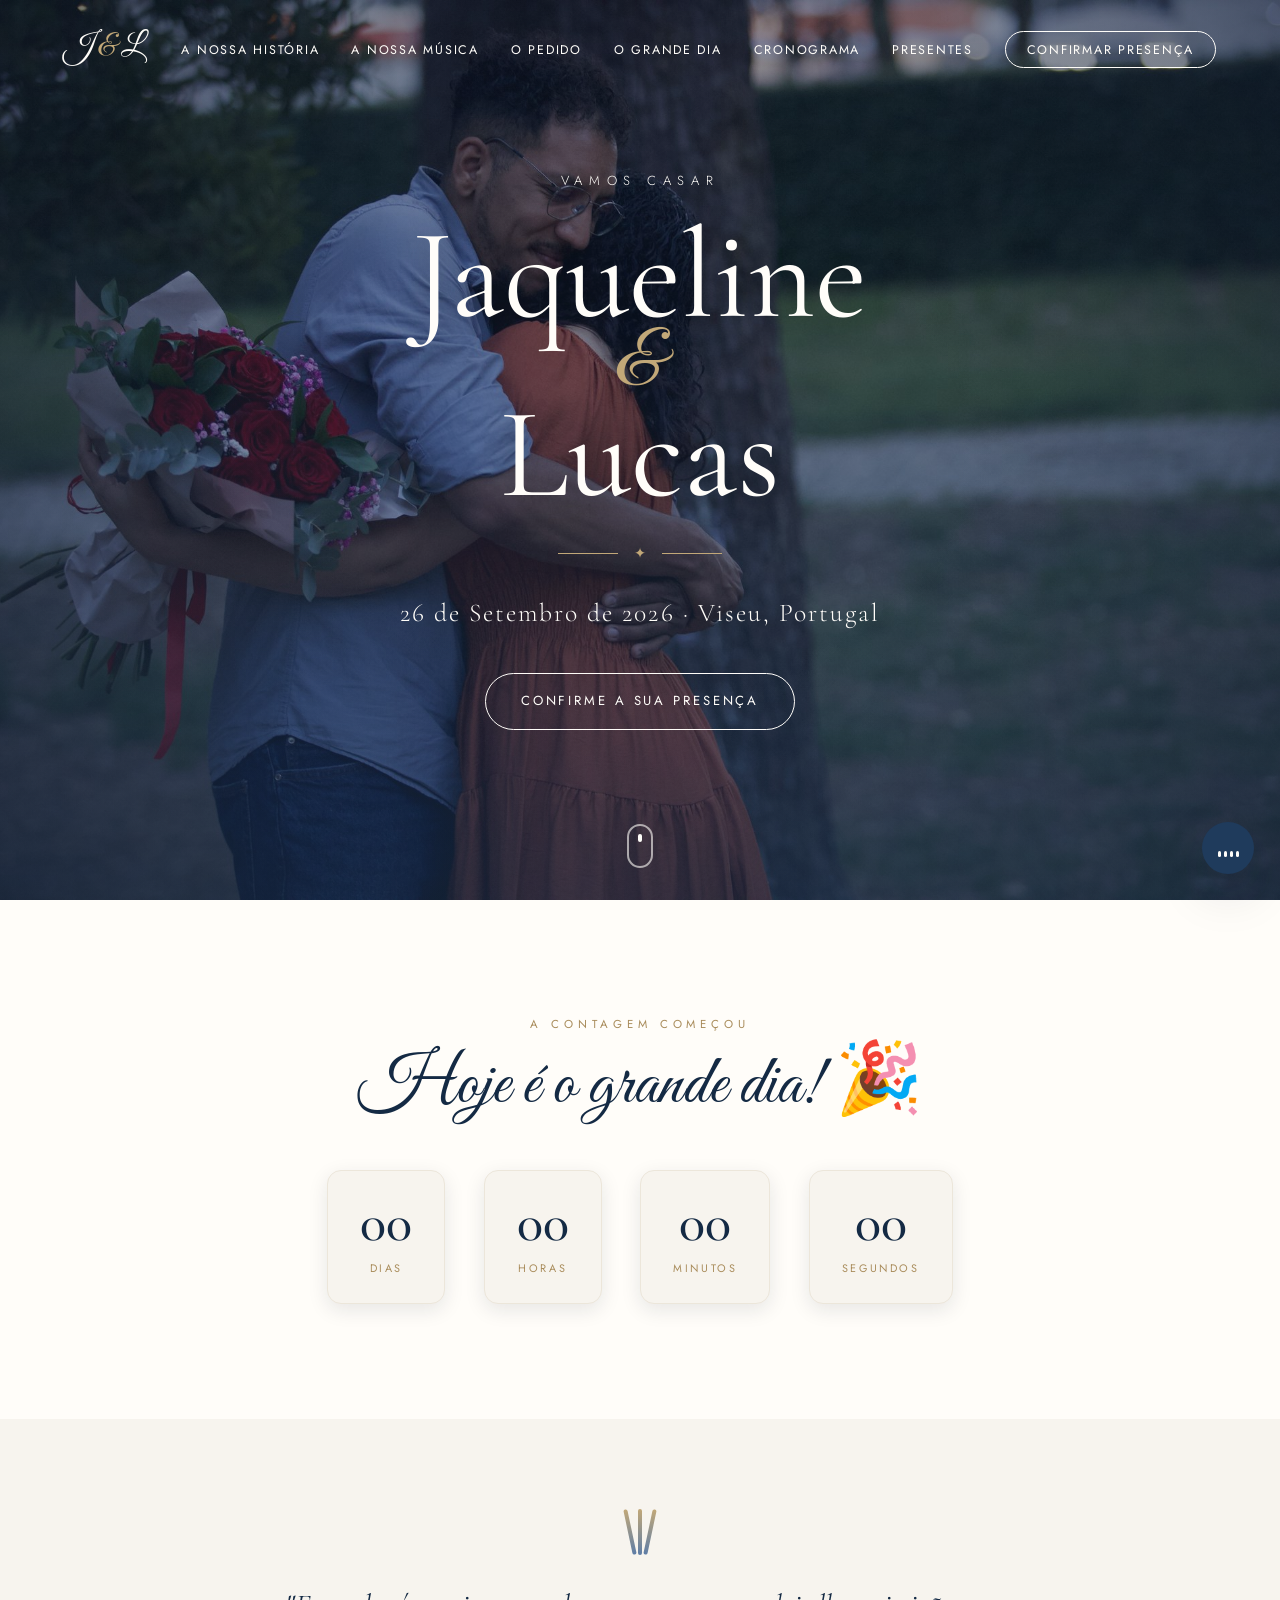
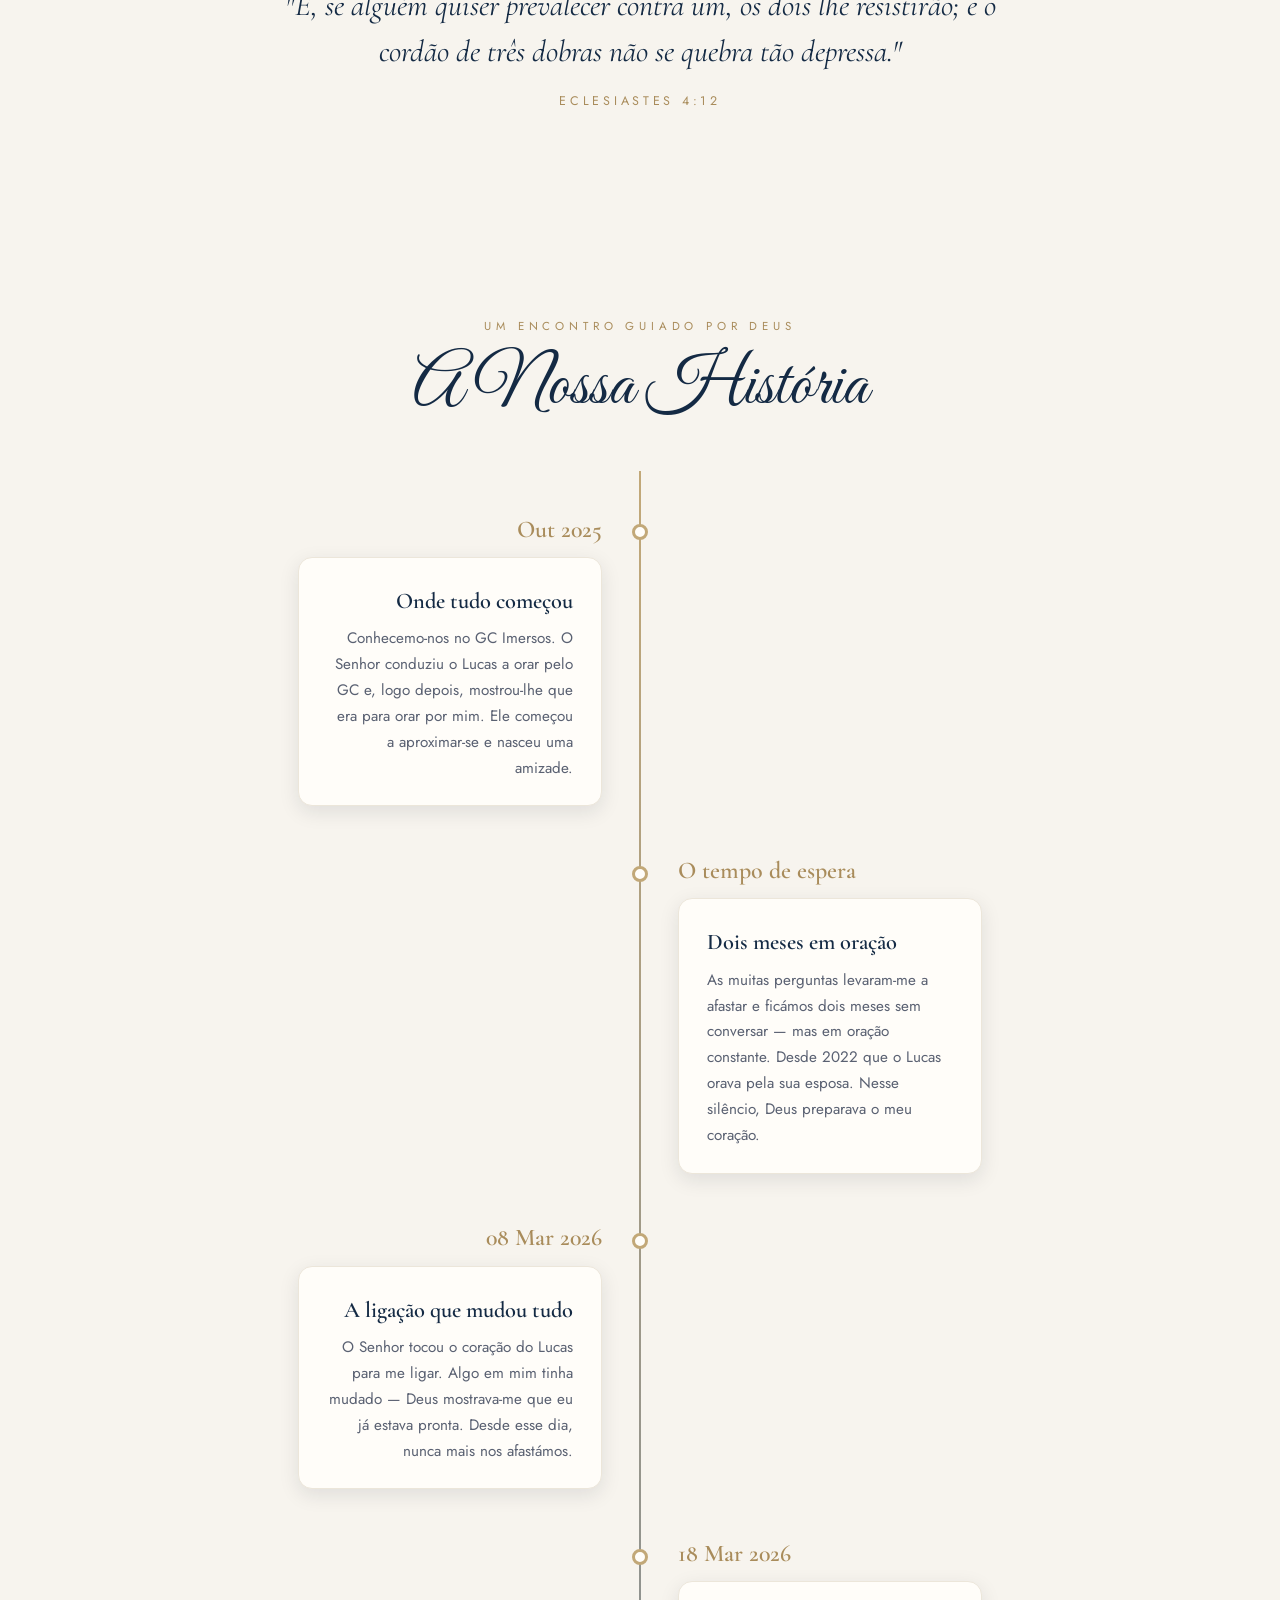
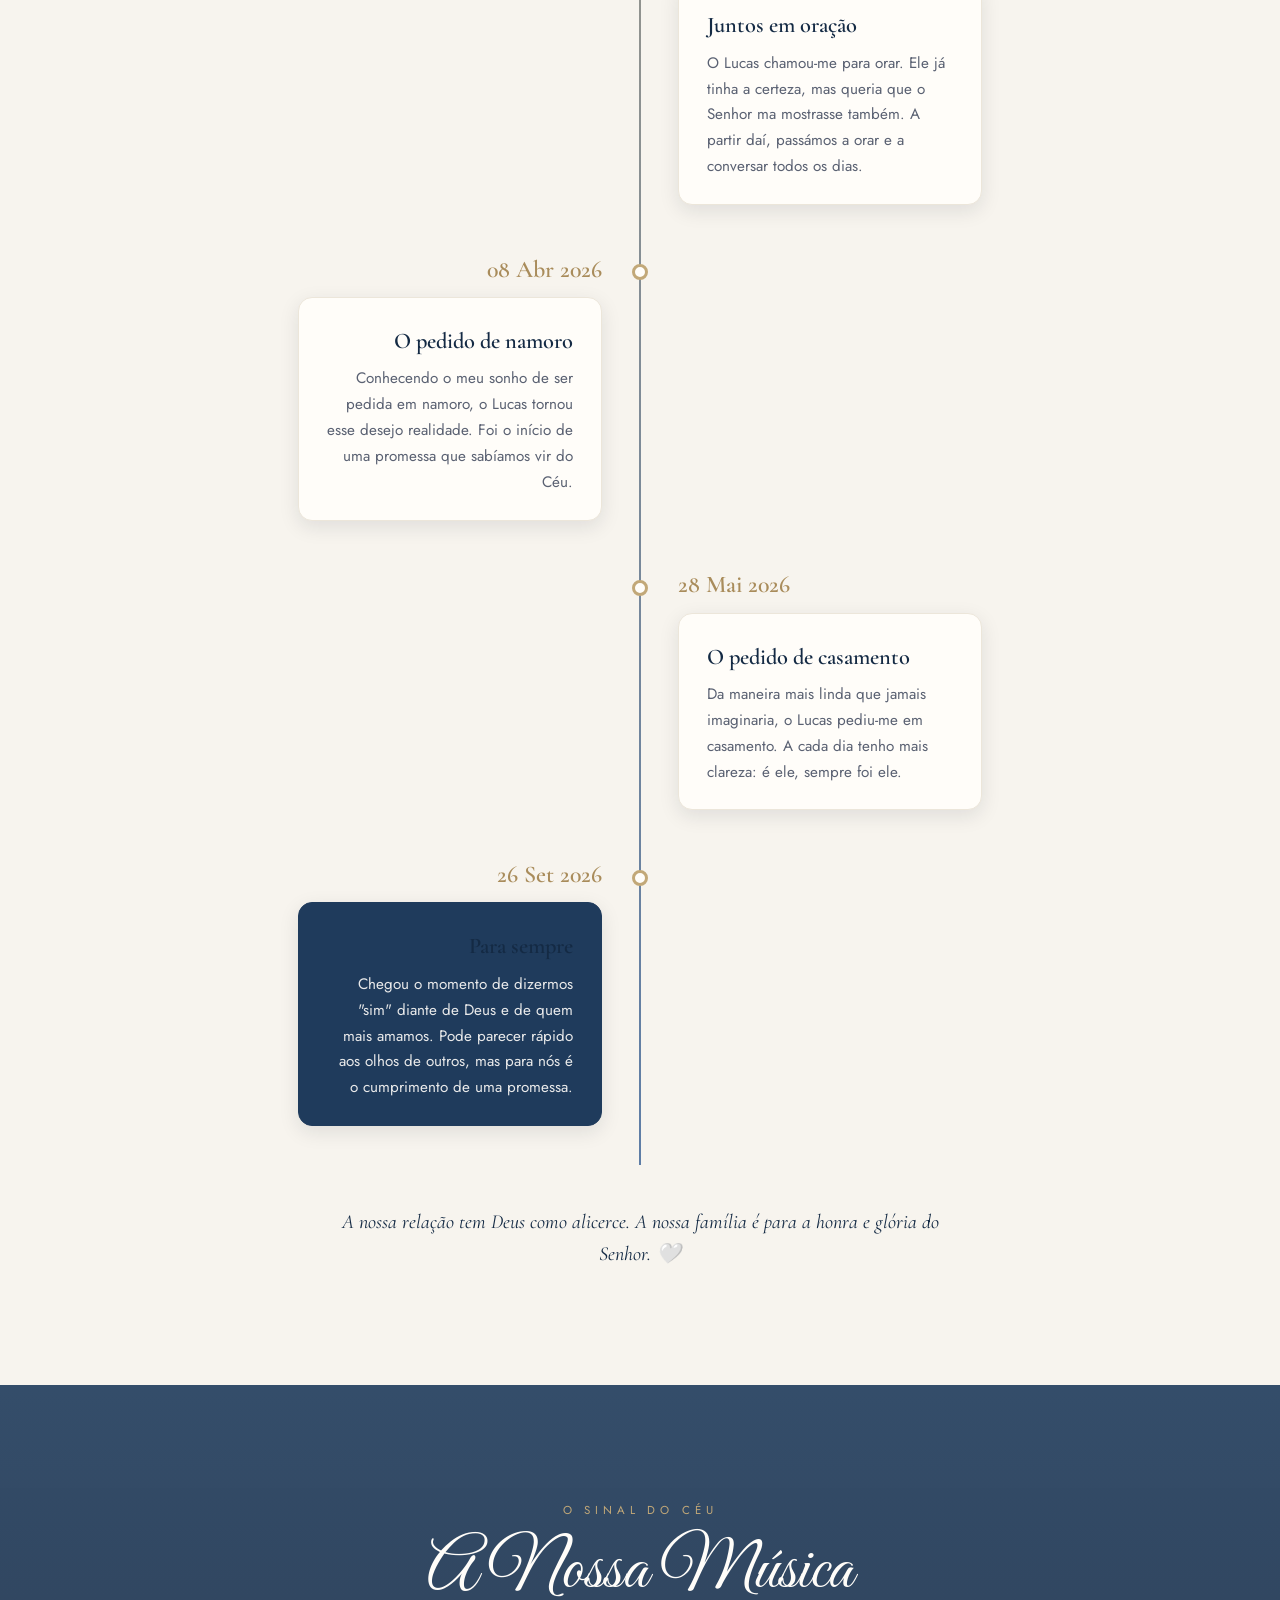
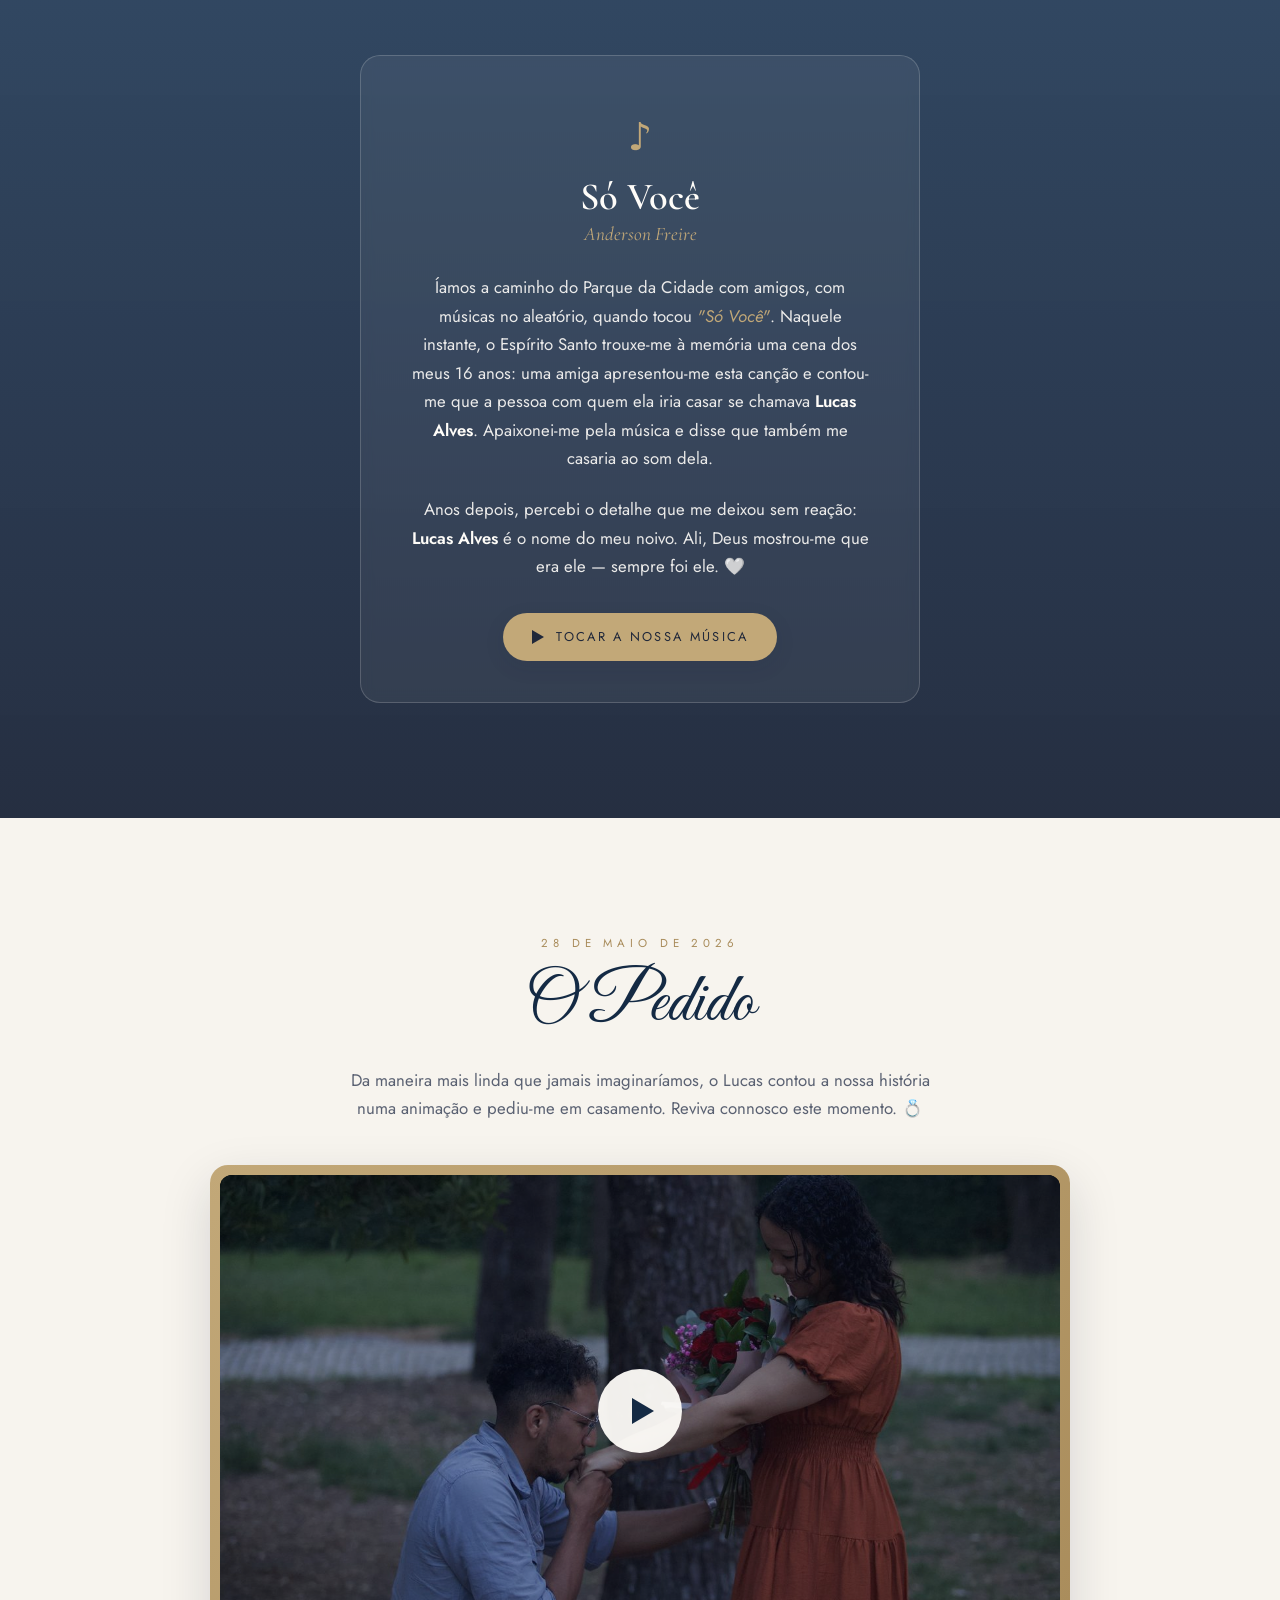
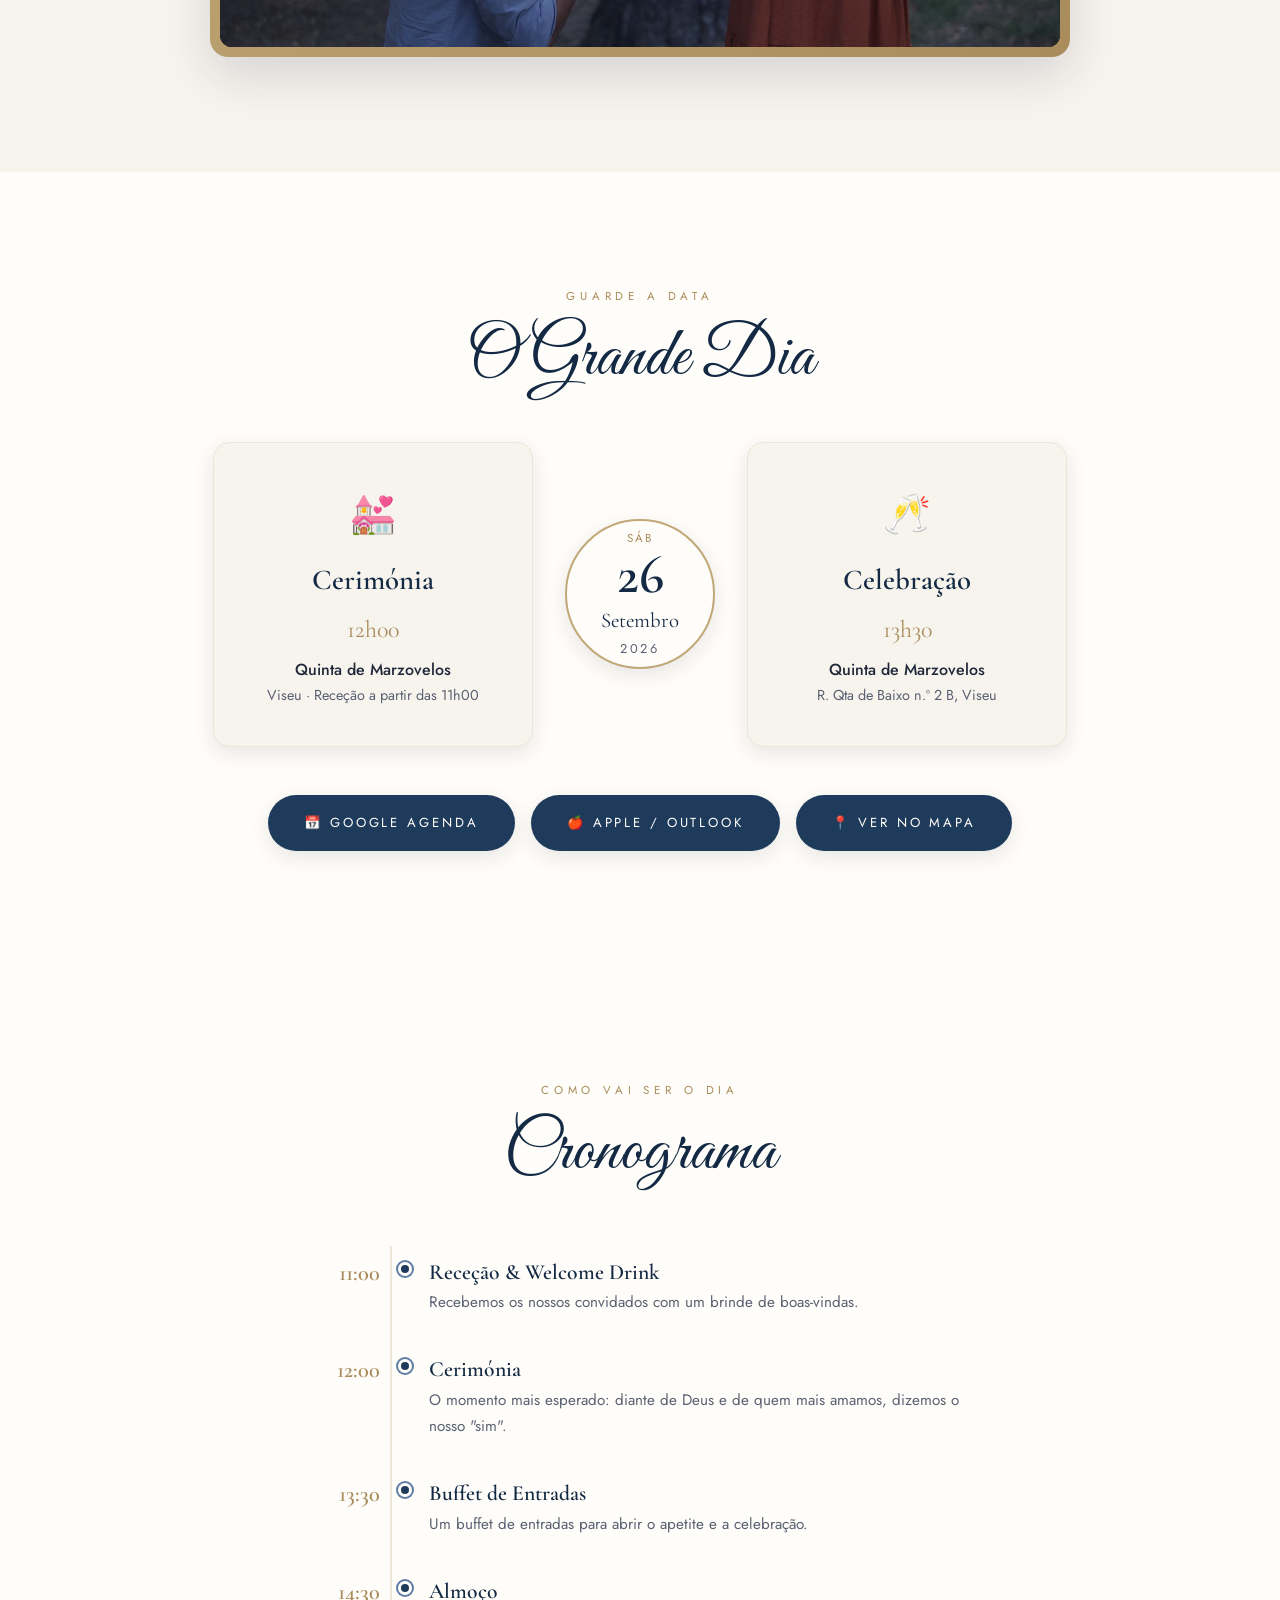
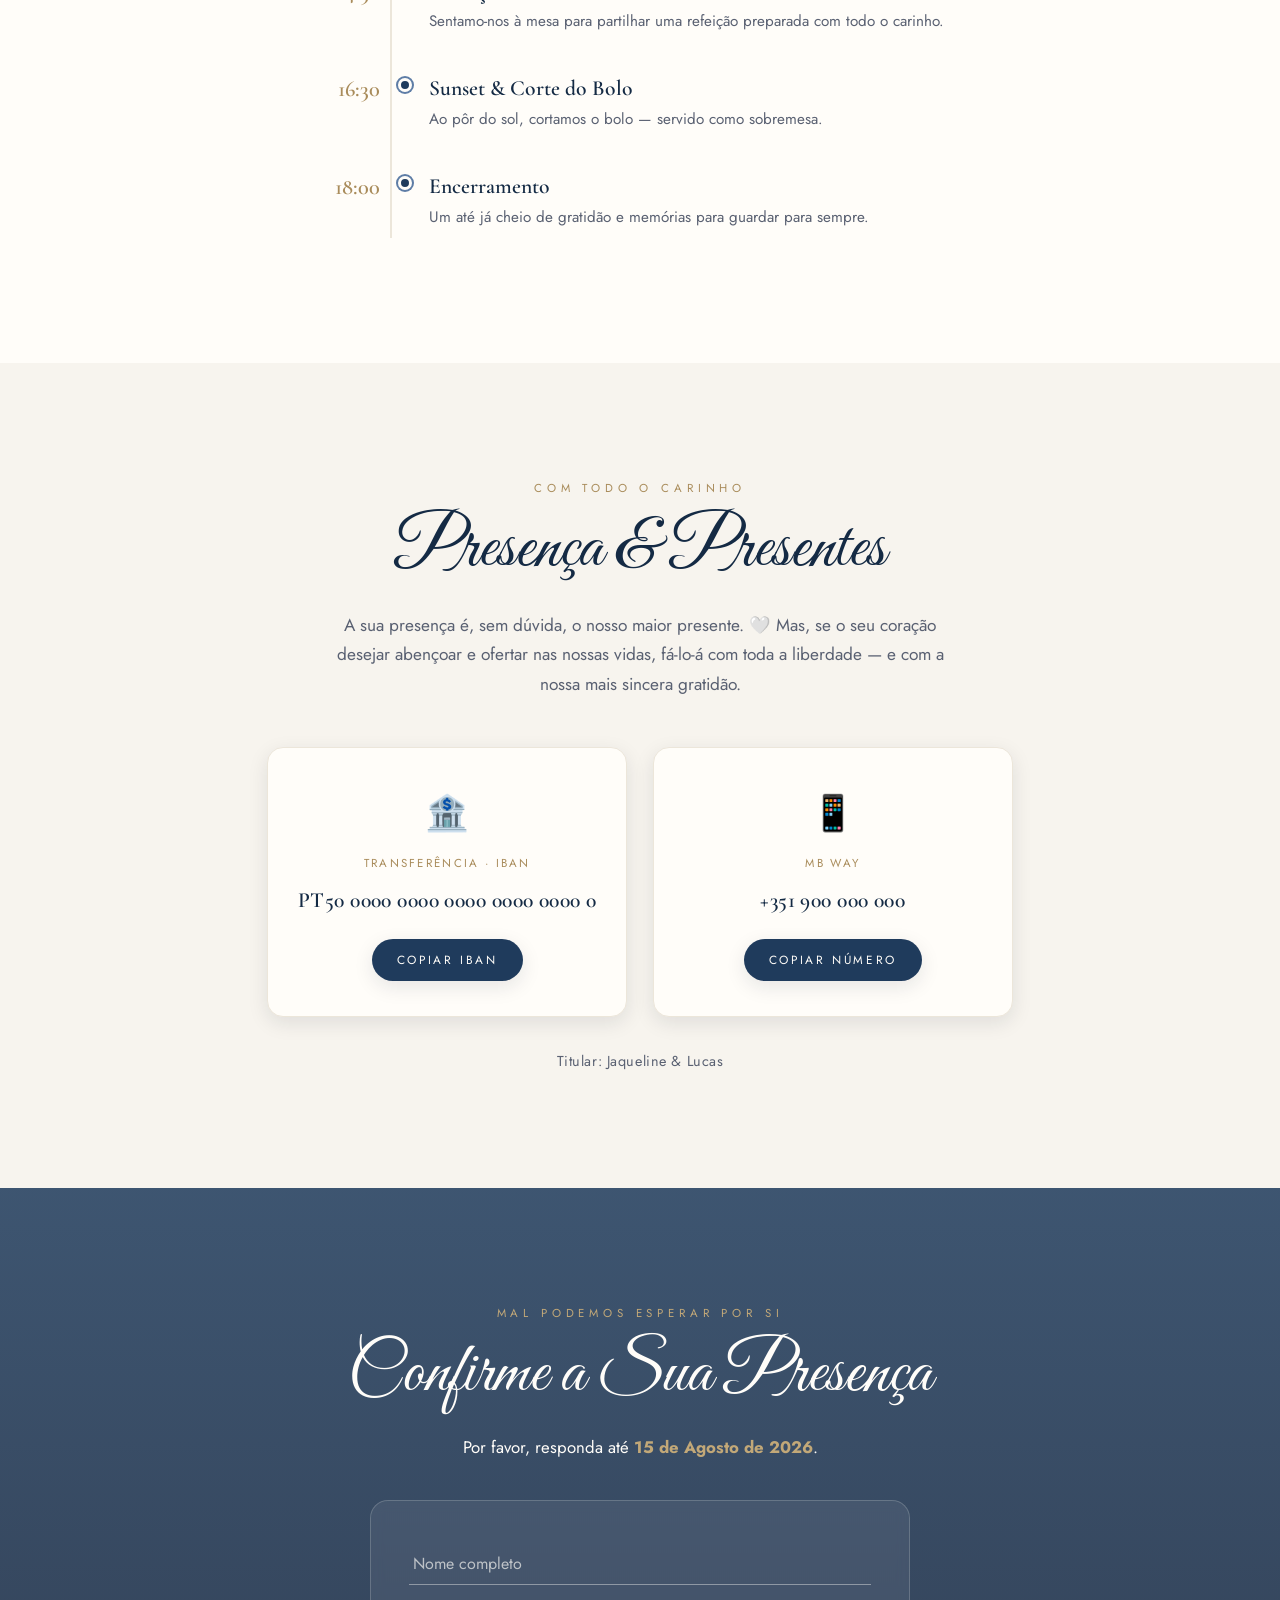
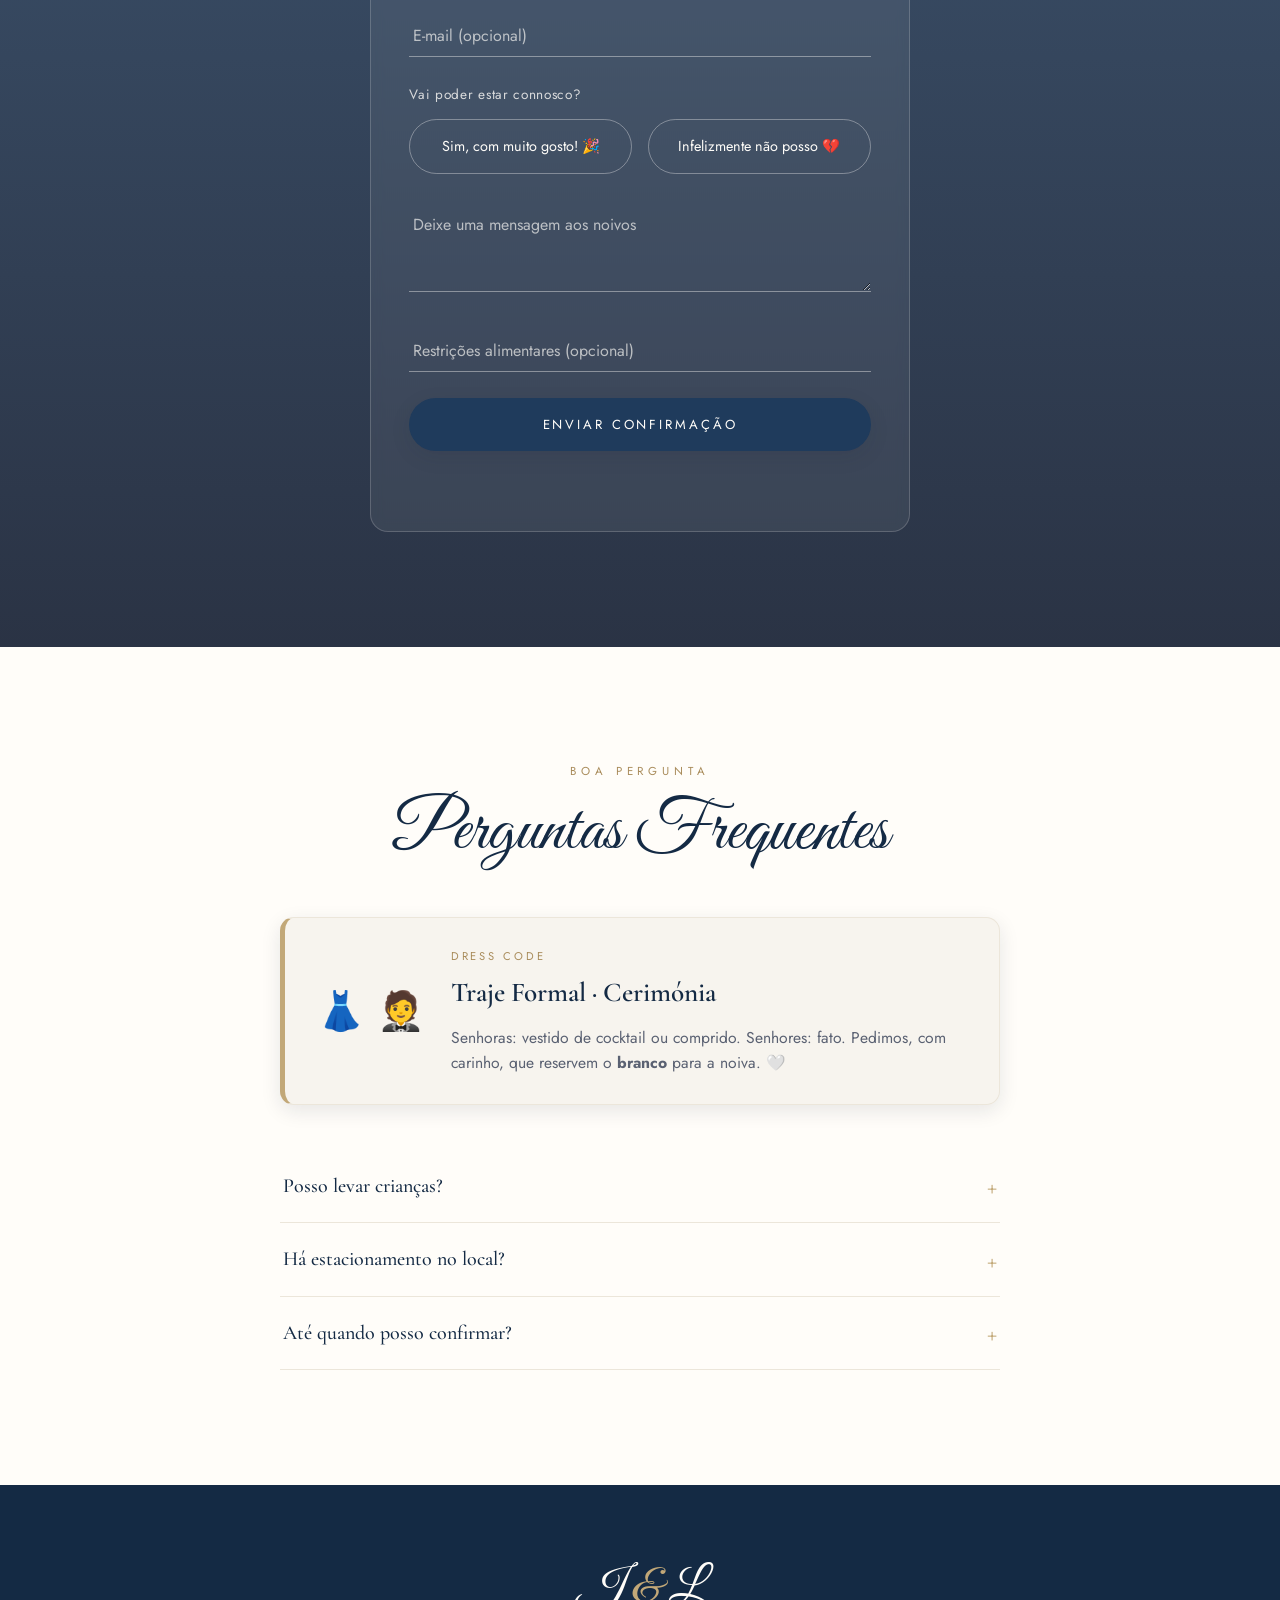
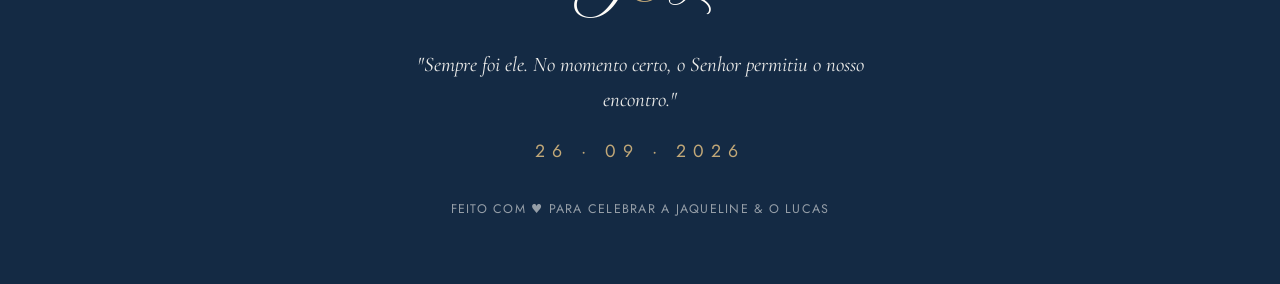
==== commit 75145f08: "Ajustar texto da musica: a pessoa com quem a amiga iria casar era Lucas Alves" ====
--- a/index.html
+++ b/index.html
@@ -180,7 +180,7 @@
         <div class="song__note">♪</div>
         <h3 class="song__title">Só Você</h3>
         <p class="song__artist">Anderson Freire</p>
-        <p class="song__story">Íamos a caminho do Parque da Cidade com amigos, com músicas no aleatório, quando tocou <em>"Só Você"</em>. Naquele instante, o Espírito Santo trouxe-me à memória uma cena dos meus 16 anos: uma amiga apresentou-me esta canção e disse que se iria casar — e o noivo dela chamava-se <strong>Lucas Alves</strong>. Apaixonei-me pela música e disse que também me casaria ao som dela.</p>
+        <p class="song__story">Íamos a caminho do Parque da Cidade com amigos, com músicas no aleatório, quando tocou <em>"Só Você"</em>. Naquele instante, o Espírito Santo trouxe-me à memória uma cena dos meus 16 anos: uma amiga apresentou-me esta canção e contou-me que a pessoa com quem ela iria casar se chamava <strong>Lucas Alves</strong>. Apaixonei-me pela música e disse que também me casaria ao som dela.</p>
         <p class="song__story">Anos depois, percebi o detalhe que me deixou sem reação: <strong>Lucas Alves</strong> é o nome do meu noivo. Ali, Deus mostrou-me que era ele — sempre foi ele. 🤍</p>
         <button class="song__play" id="songPlay" aria-label="Tocar a nossa música">
           <span class="song__play-icon"></span>
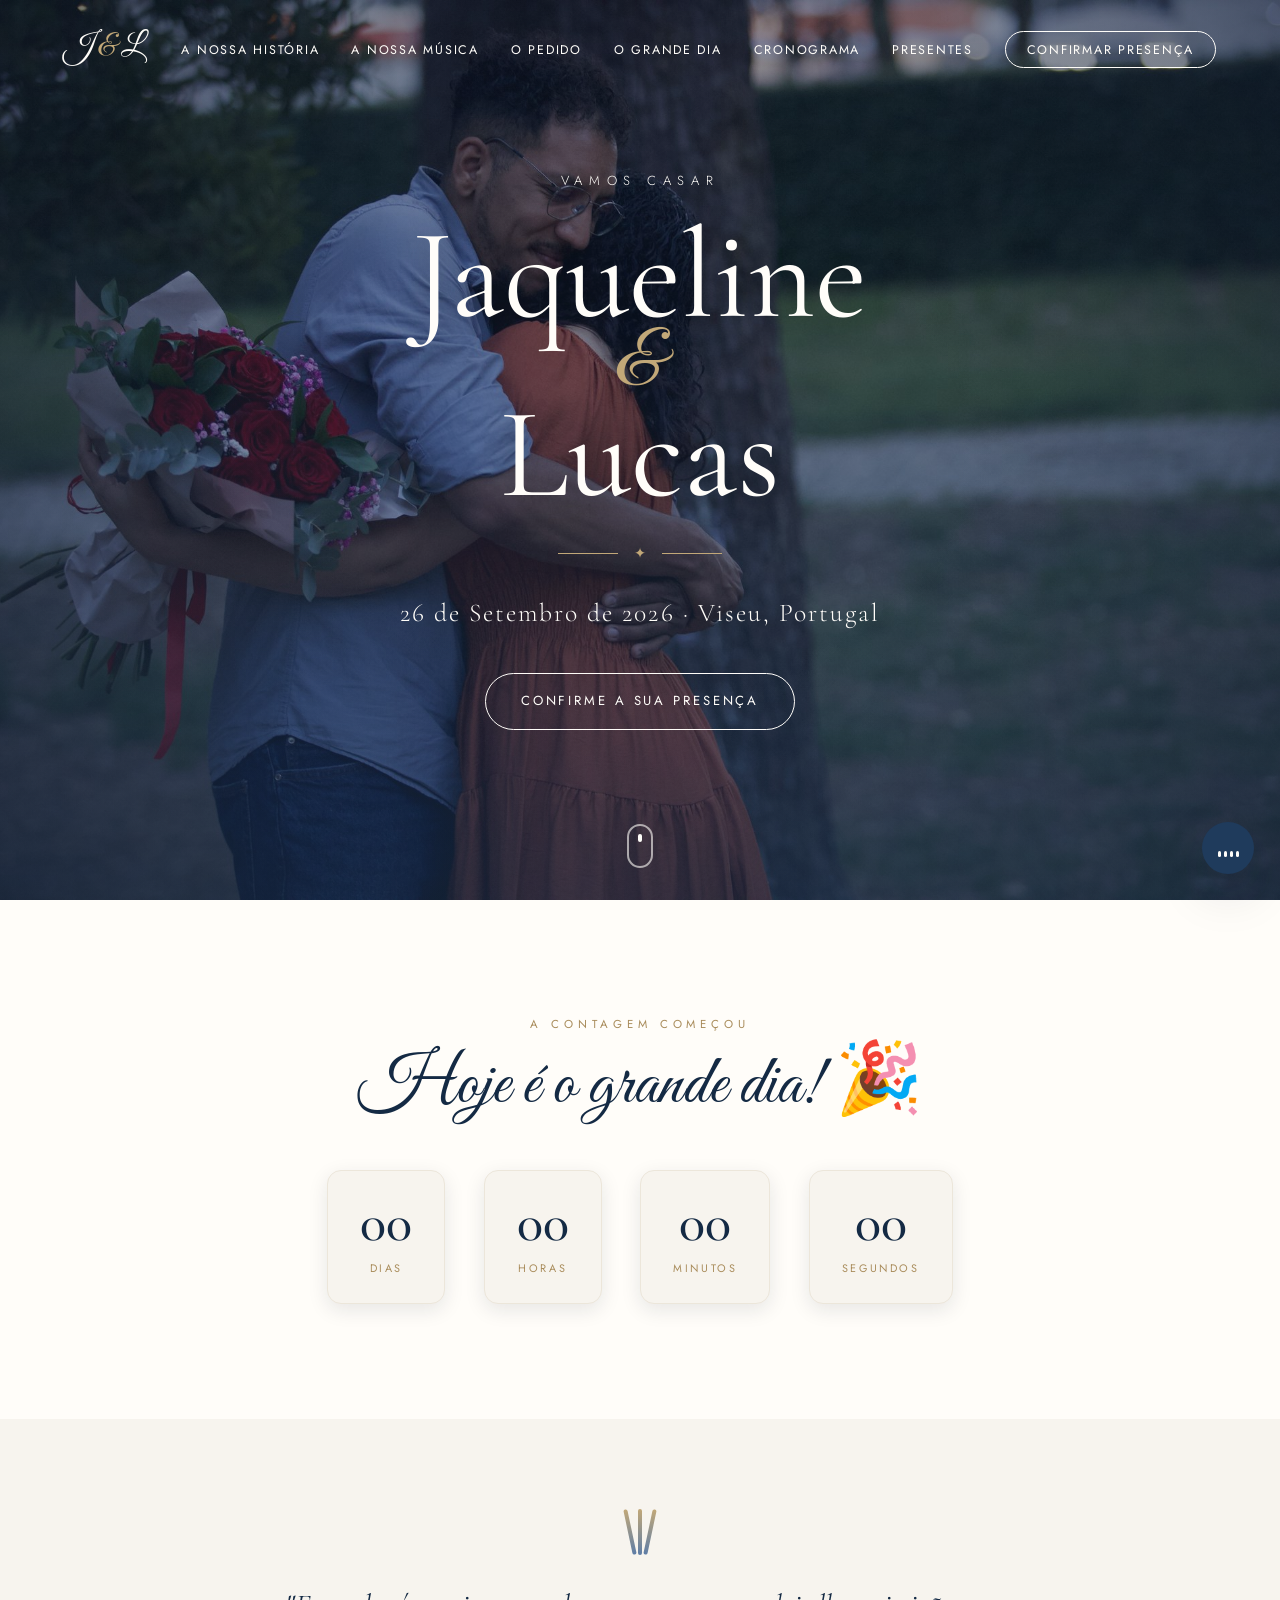
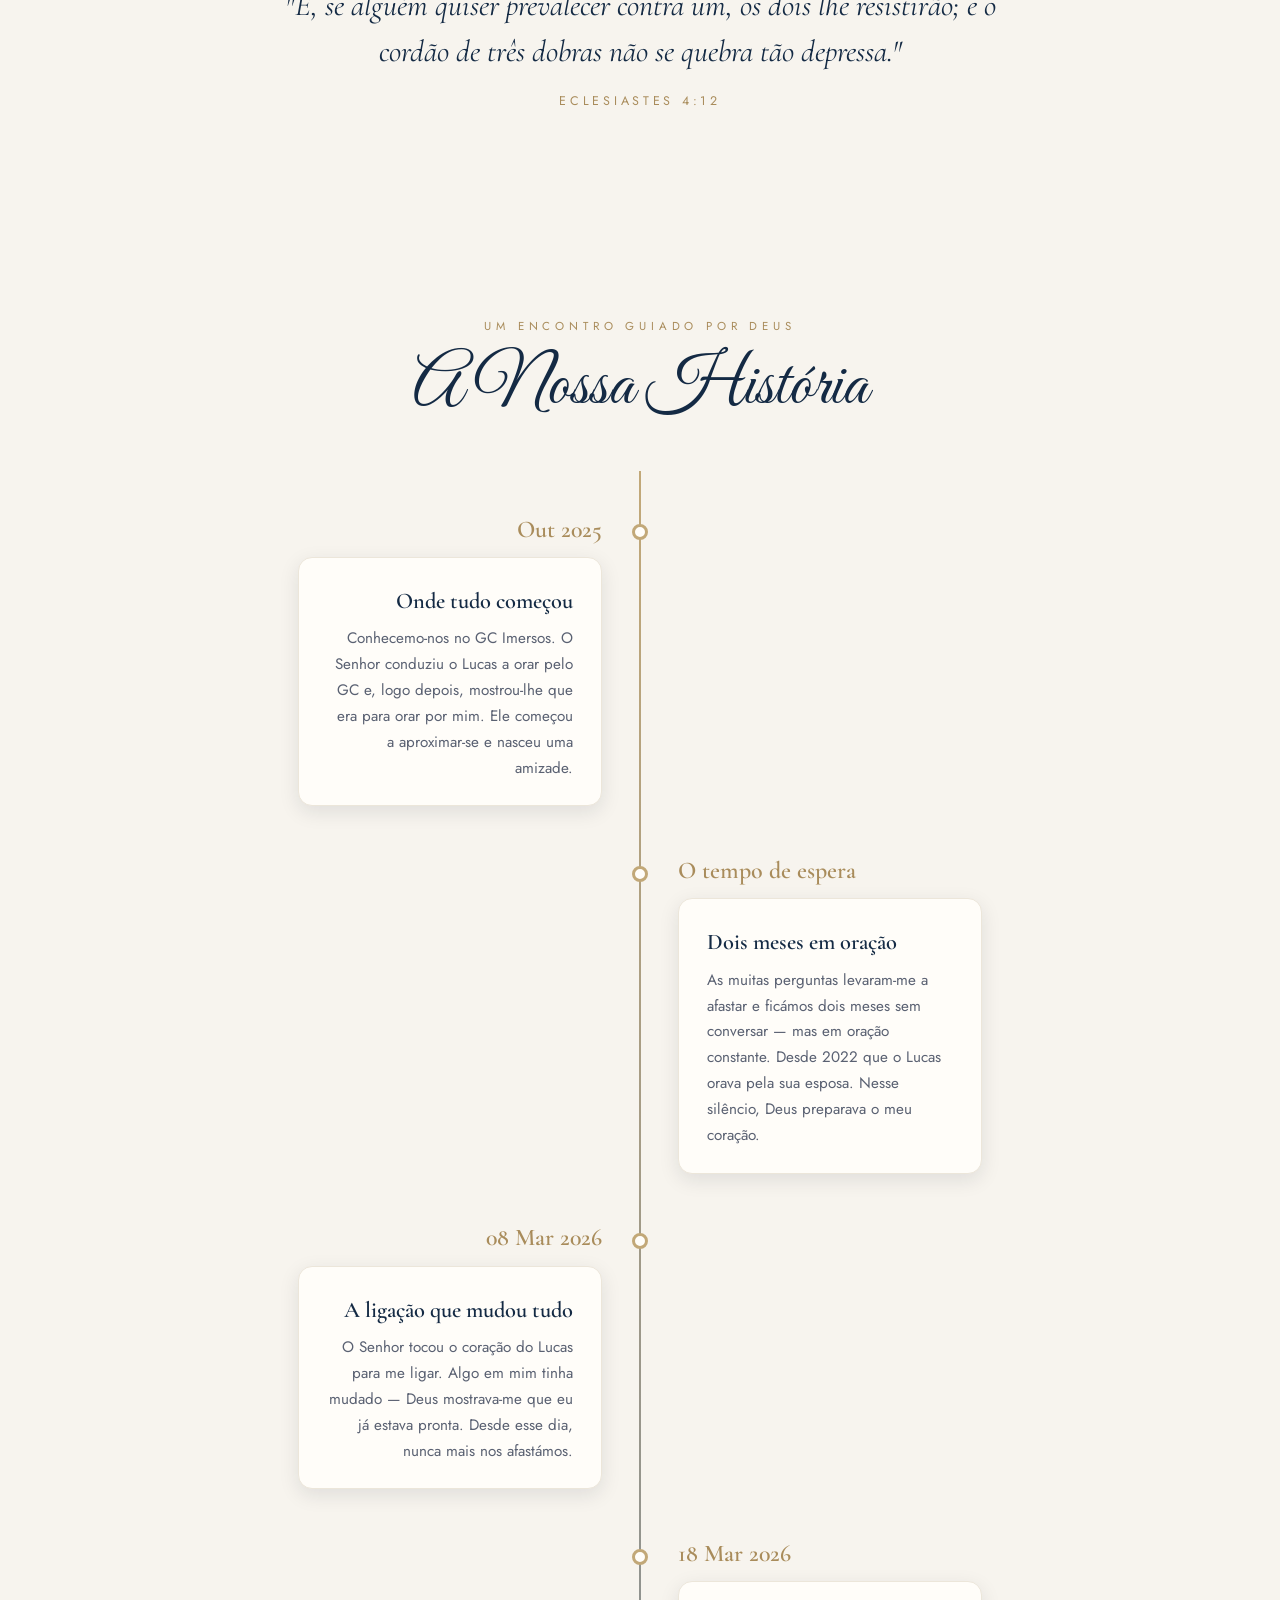
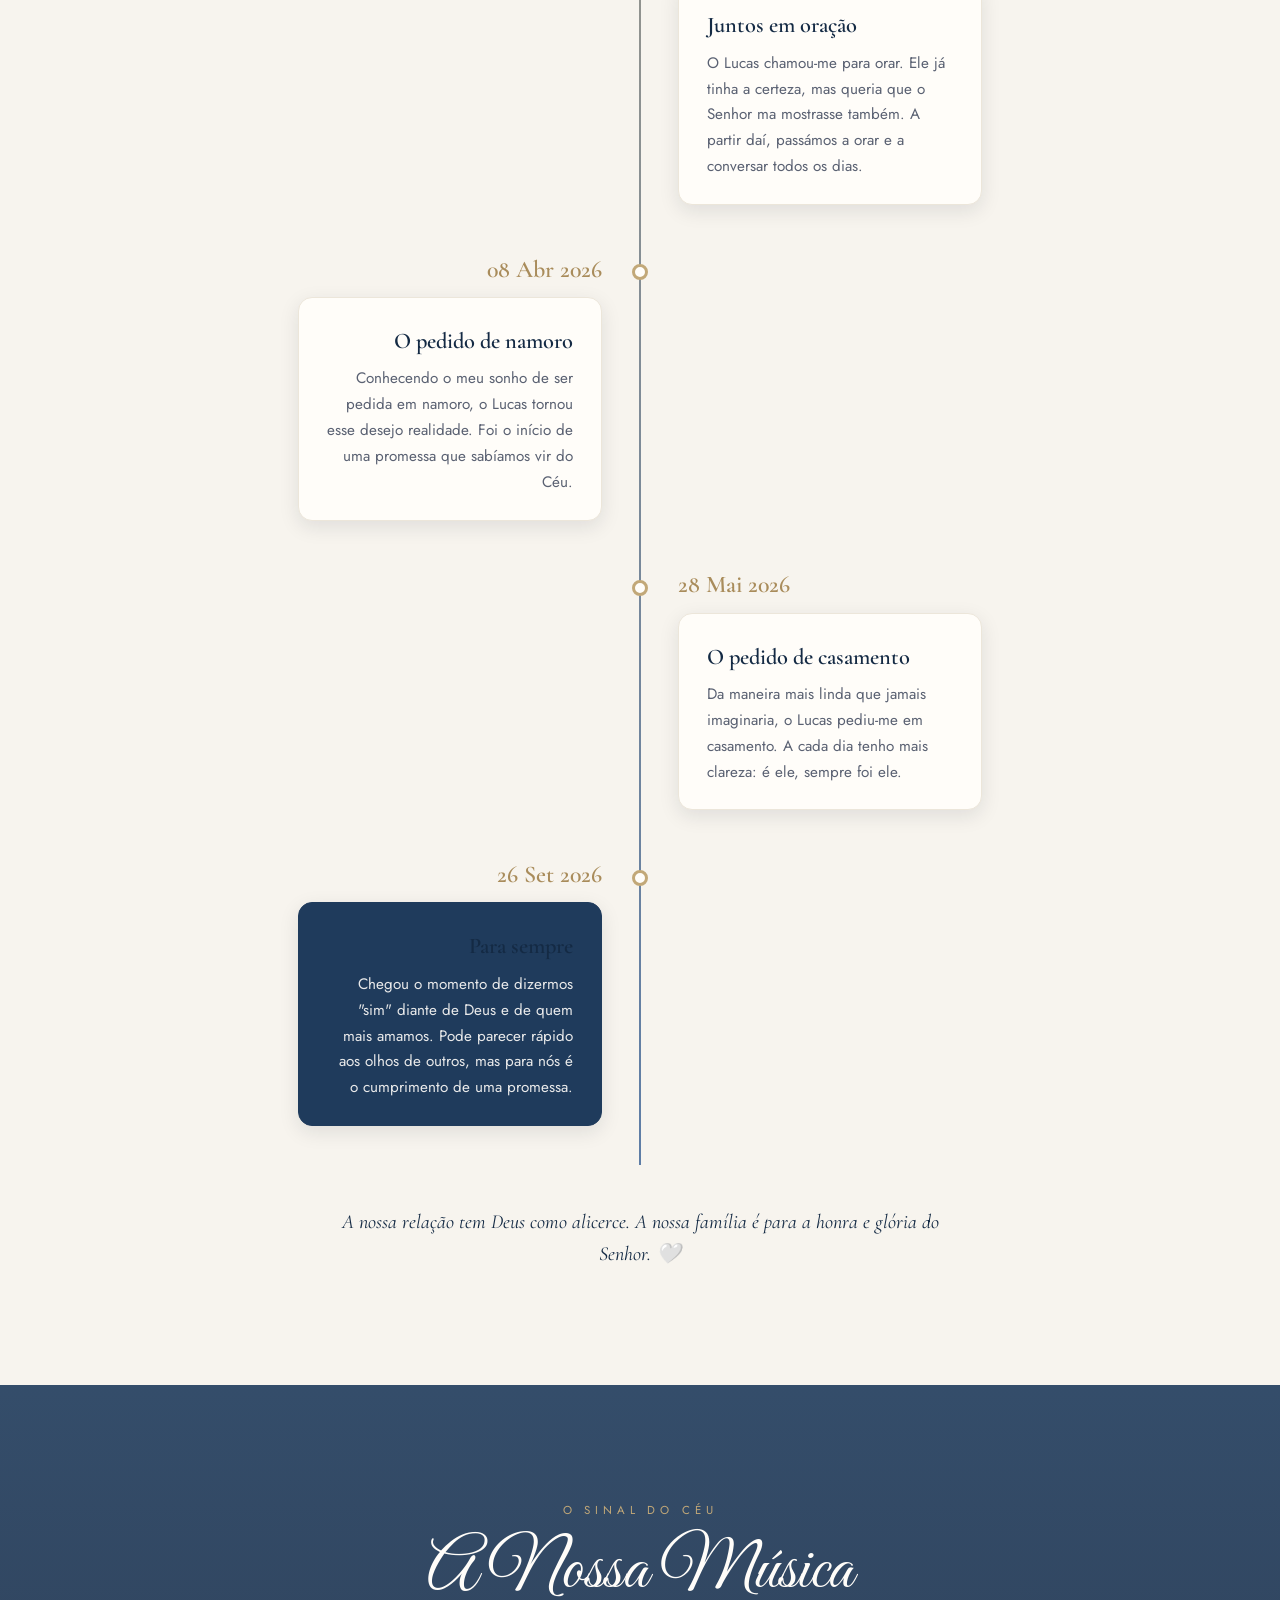
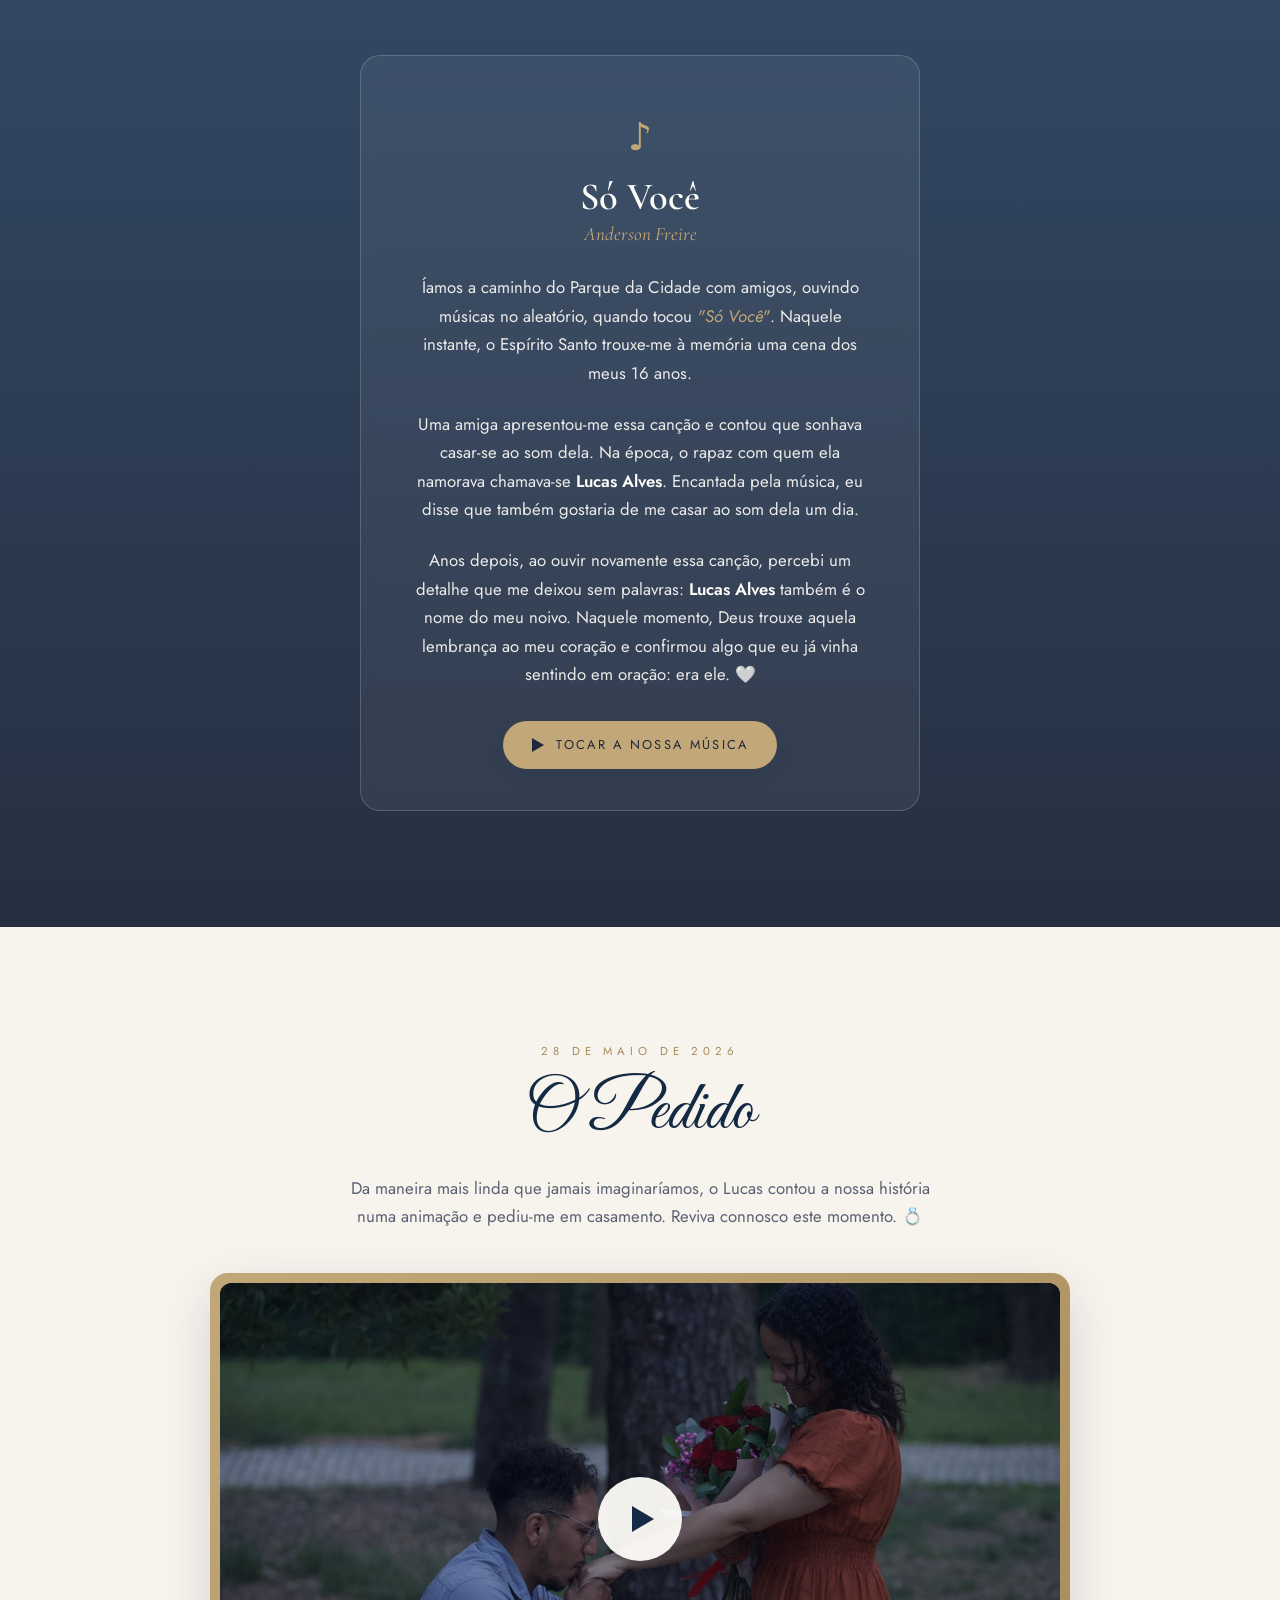
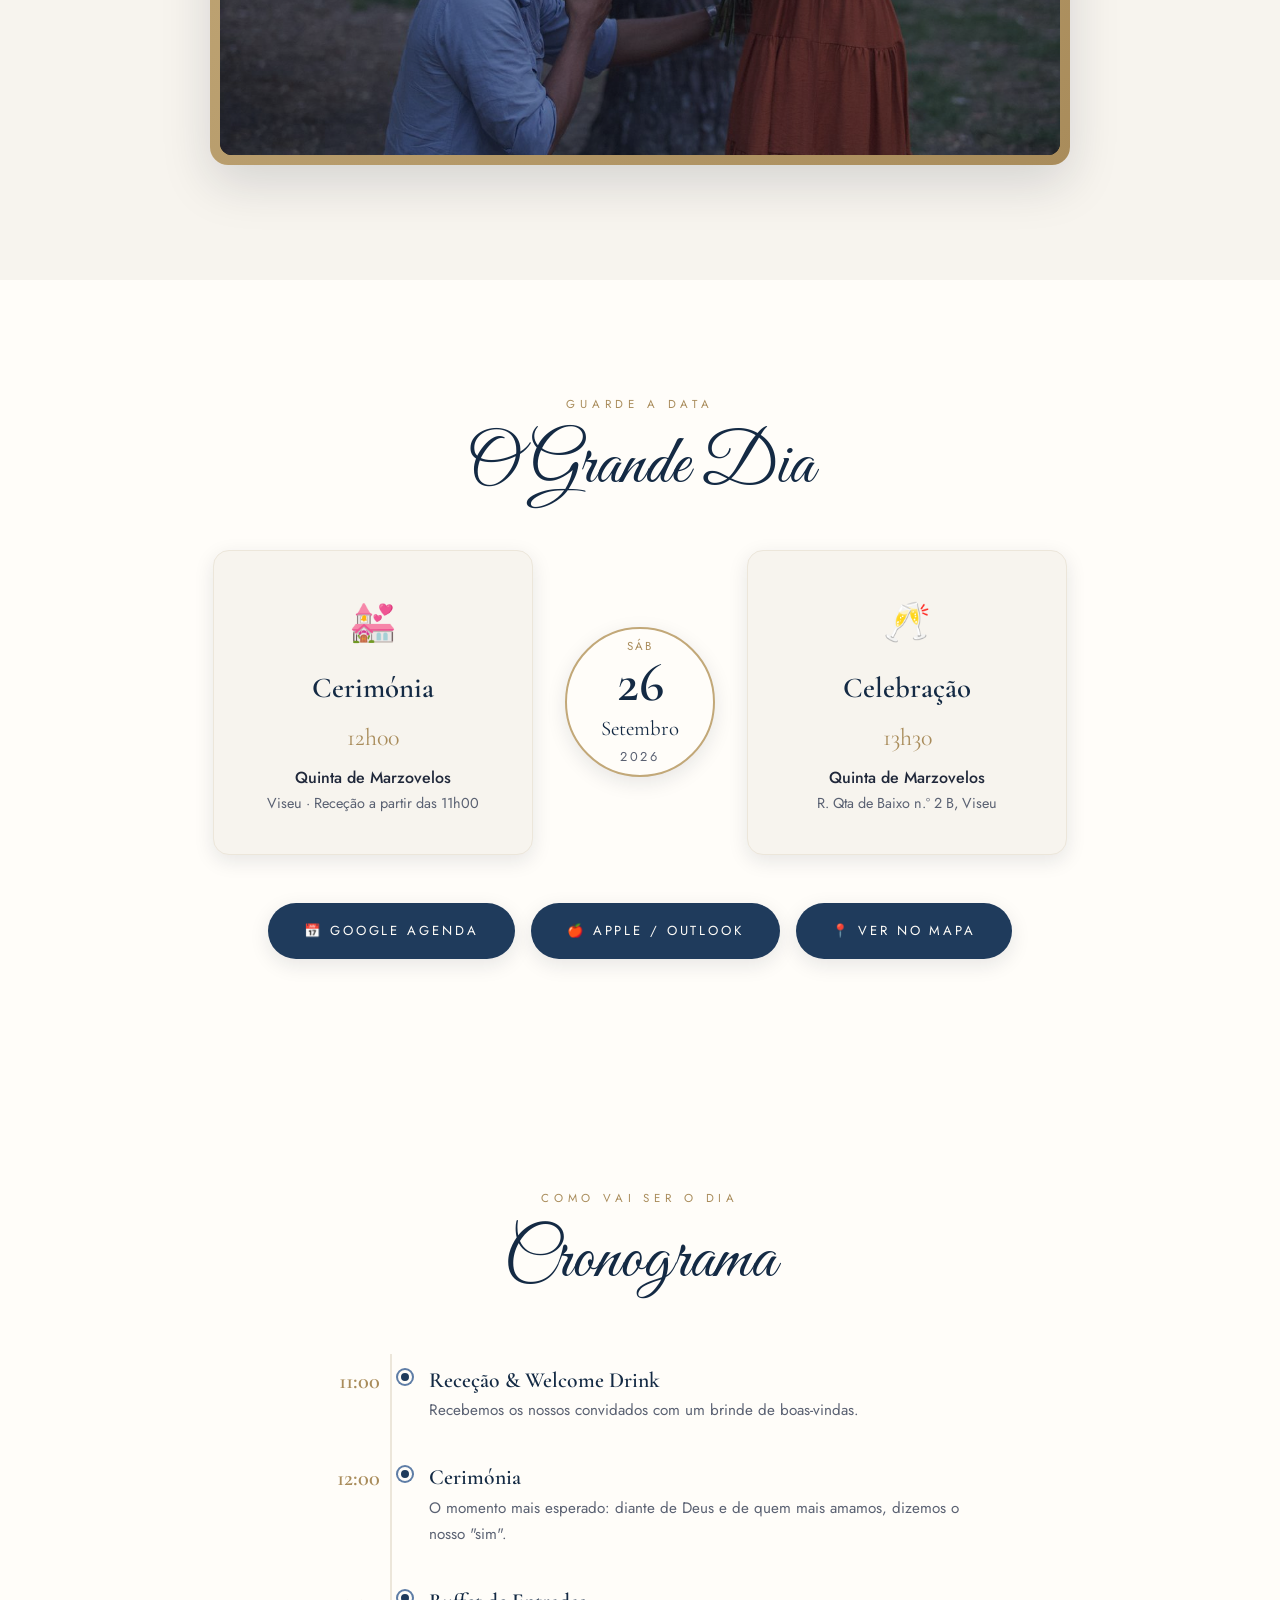
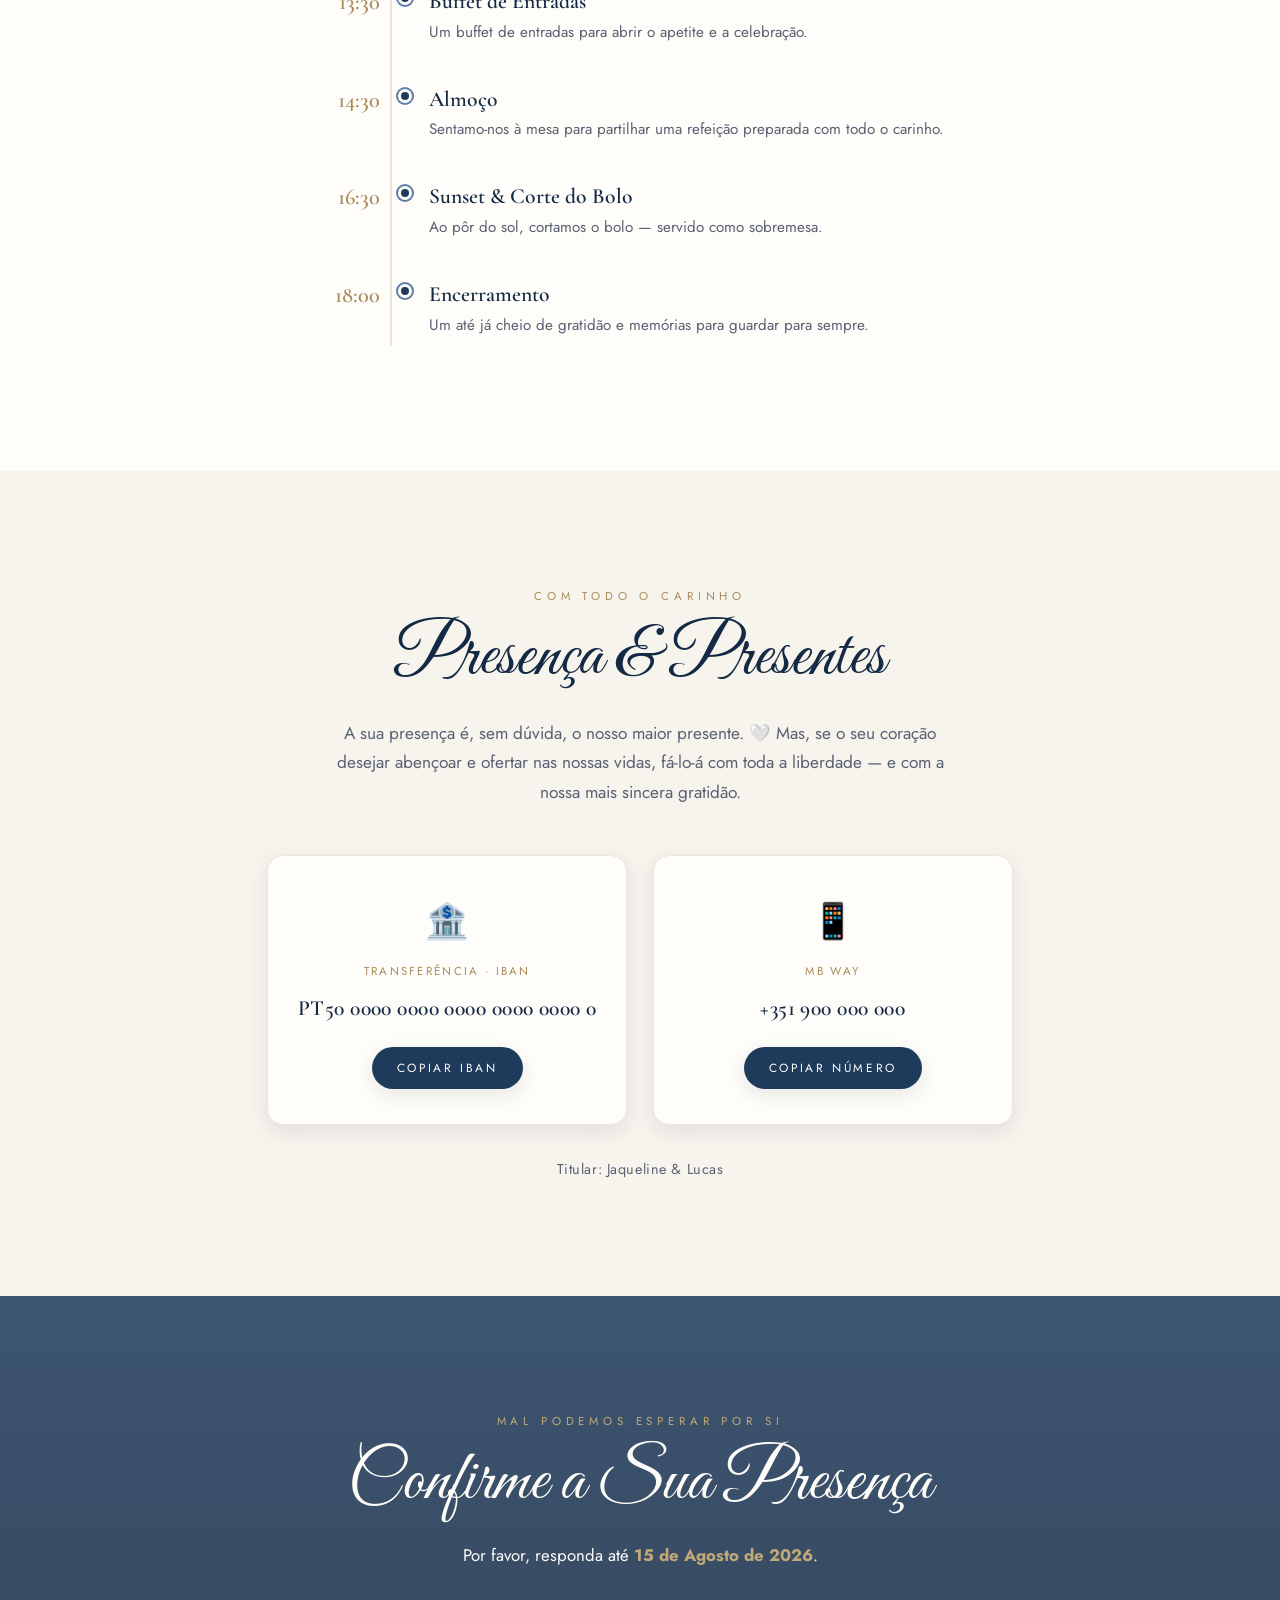
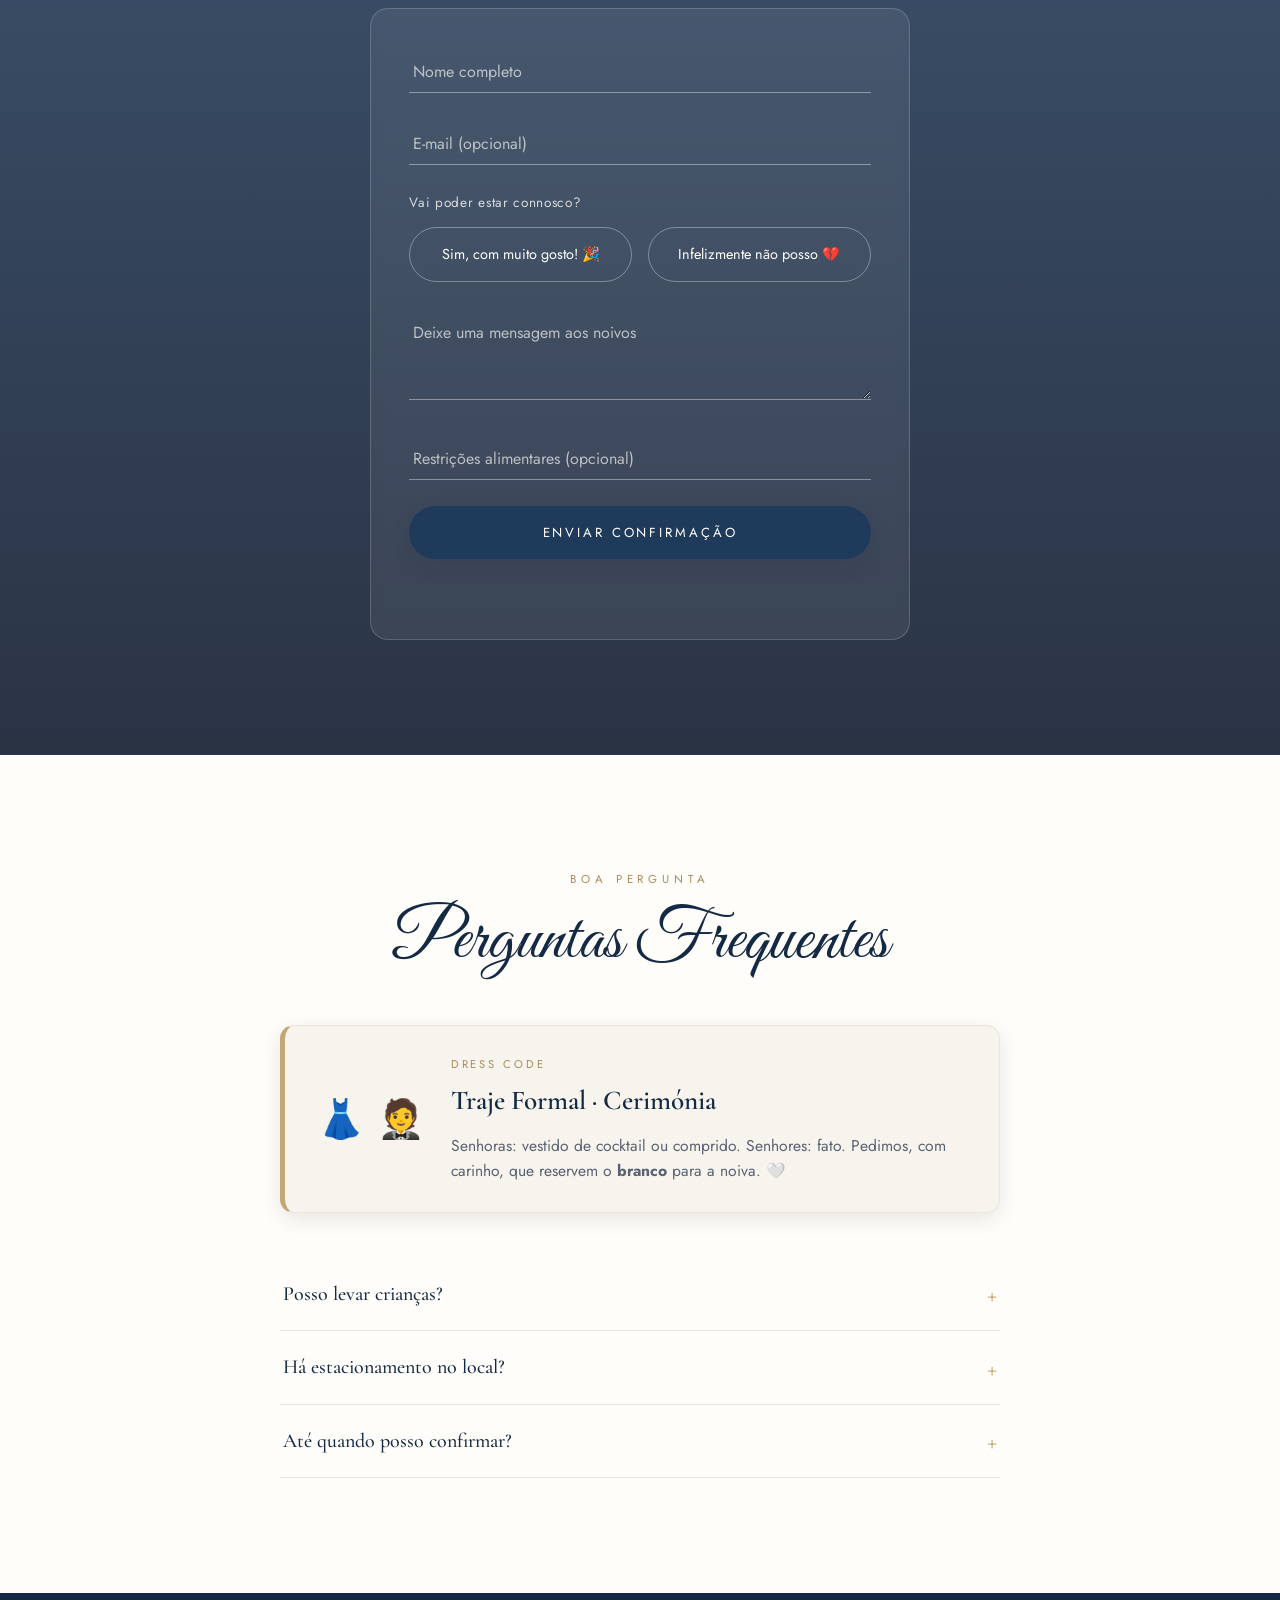
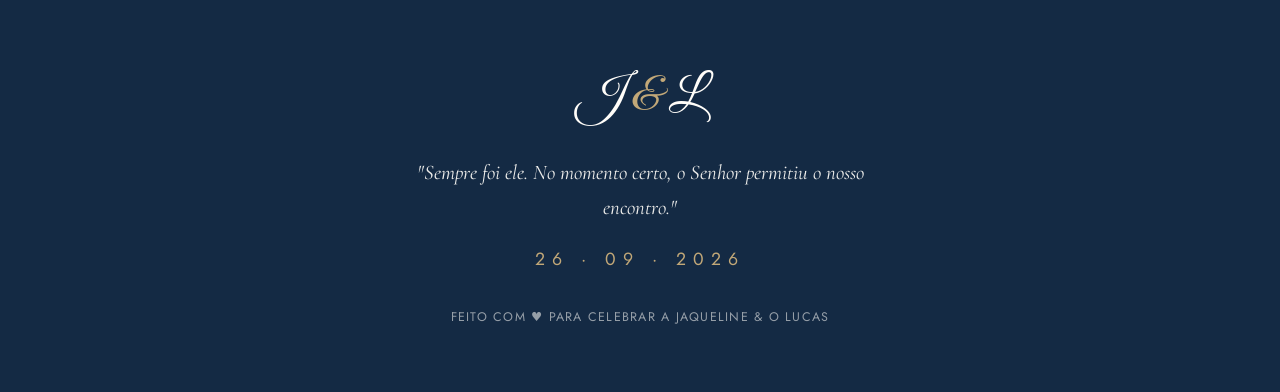
==== commit 38fd6ca7: "Atualizar texto da seccao A Nossa Musica com a nova versao da historia" ====
--- a/index.html
+++ b/index.html
@@ -180,8 +180,9 @@
         <div class="song__note">♪</div>
         <h3 class="song__title">Só Você</h3>
         <p class="song__artist">Anderson Freire</p>
-        <p class="song__story">Íamos a caminho do Parque da Cidade com amigos, com músicas no aleatório, quando tocou <em>"Só Você"</em>. Naquele instante, o Espírito Santo trouxe-me à memória uma cena dos meus 16 anos: uma amiga apresentou-me esta canção e contou-me que a pessoa com quem ela iria casar se chamava <strong>Lucas Alves</strong>. Apaixonei-me pela música e disse que também me casaria ao som dela.</p>
-        <p class="song__story">Anos depois, percebi o detalhe que me deixou sem reação: <strong>Lucas Alves</strong> é o nome do meu noivo. Ali, Deus mostrou-me que era ele — sempre foi ele. 🤍</p>
+        <p class="song__story">Íamos a caminho do Parque da Cidade com amigos, ouvindo músicas no aleatório, quando tocou <em>"Só Você"</em>. Naquele instante, o Espírito Santo trouxe-me à memória uma cena dos meus 16 anos.</p>
+        <p class="song__story">Uma amiga apresentou-me essa canção e contou que sonhava casar-se ao som dela. Na época, o rapaz com quem ela namorava chamava-se <strong>Lucas Alves</strong>. Encantada pela música, eu disse que também gostaria de me casar ao som dela um dia.</p>
+        <p class="song__story">Anos depois, ao ouvir novamente essa canção, percebi um detalhe que me deixou sem palavras: <strong>Lucas Alves</strong> também é o nome do meu noivo. Naquele momento, Deus trouxe aquela lembrança ao meu coração e confirmou algo que eu já vinha sentindo em oração: era ele. 🤍</p>
         <button class="song__play" id="songPlay" aria-label="Tocar a nossa música">
           <span class="song__play-icon"></span>
           <span class="song__play-text">Tocar a nossa música</span>
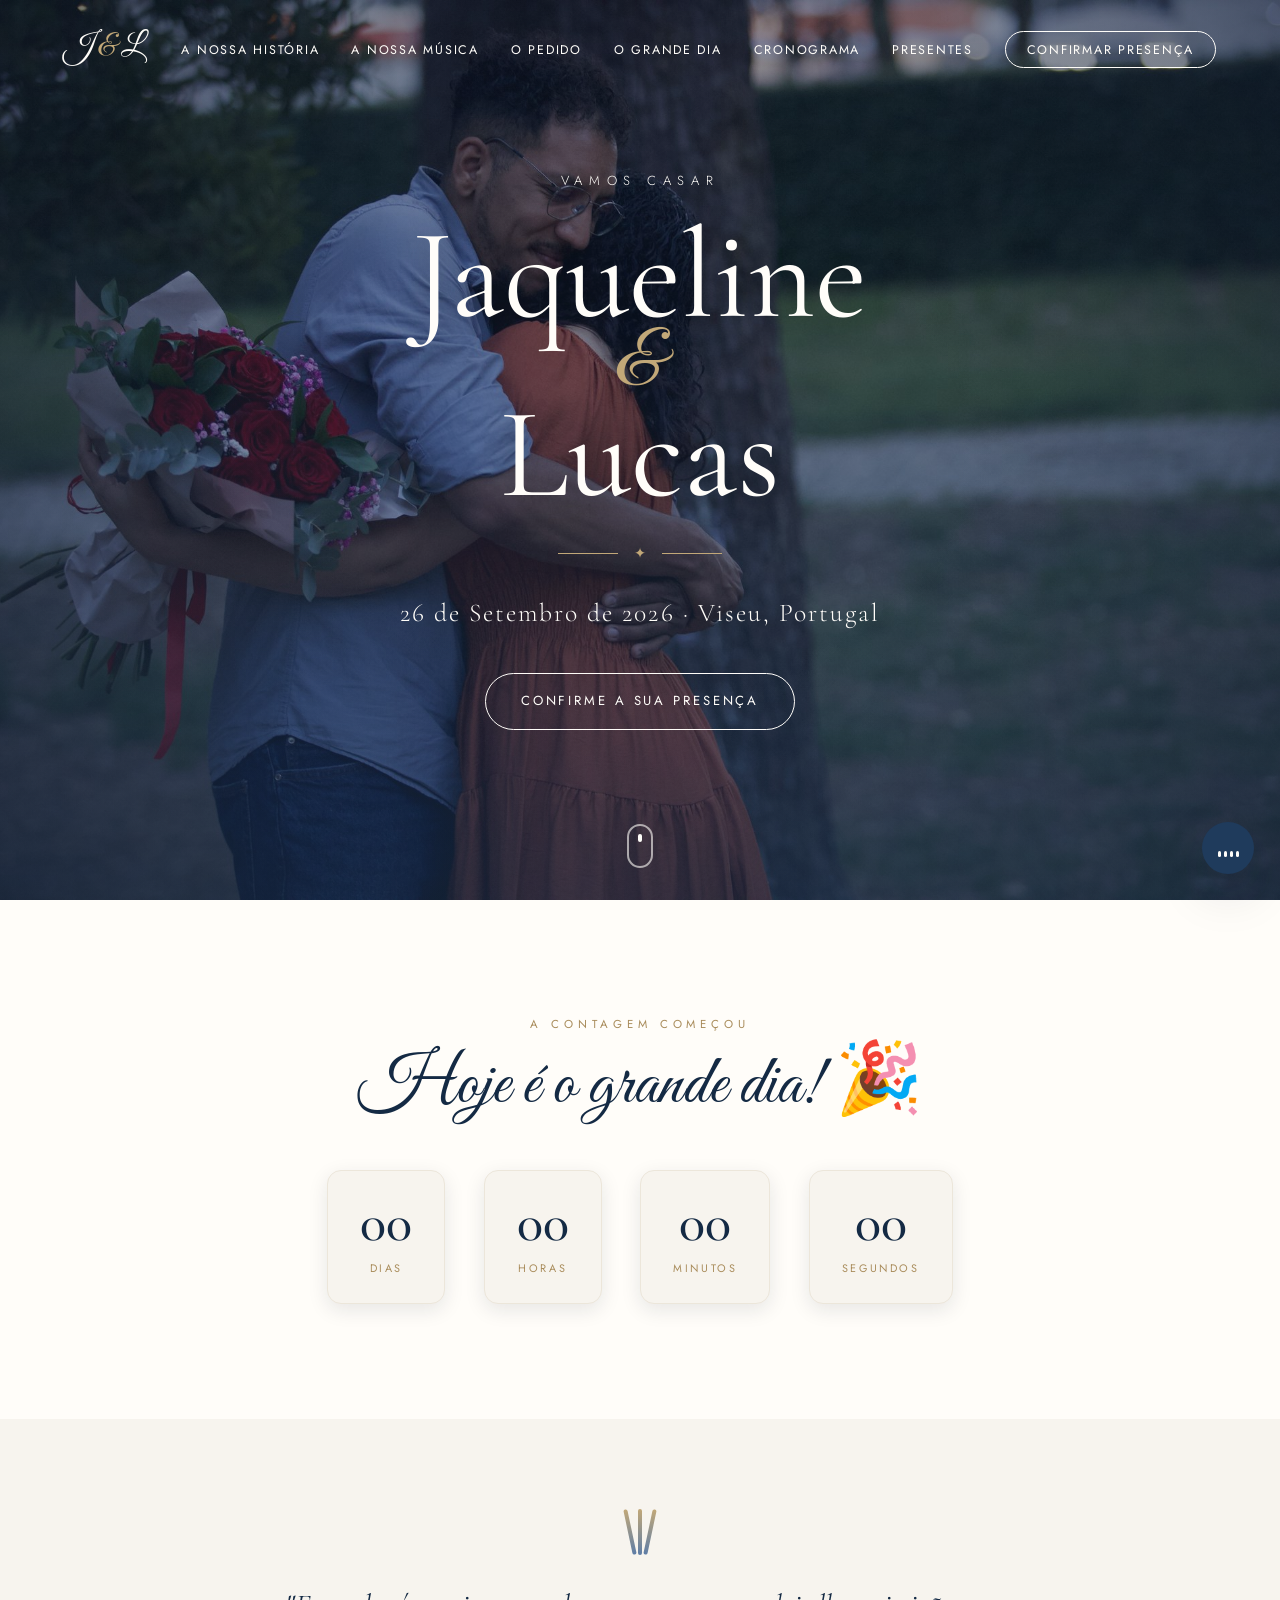
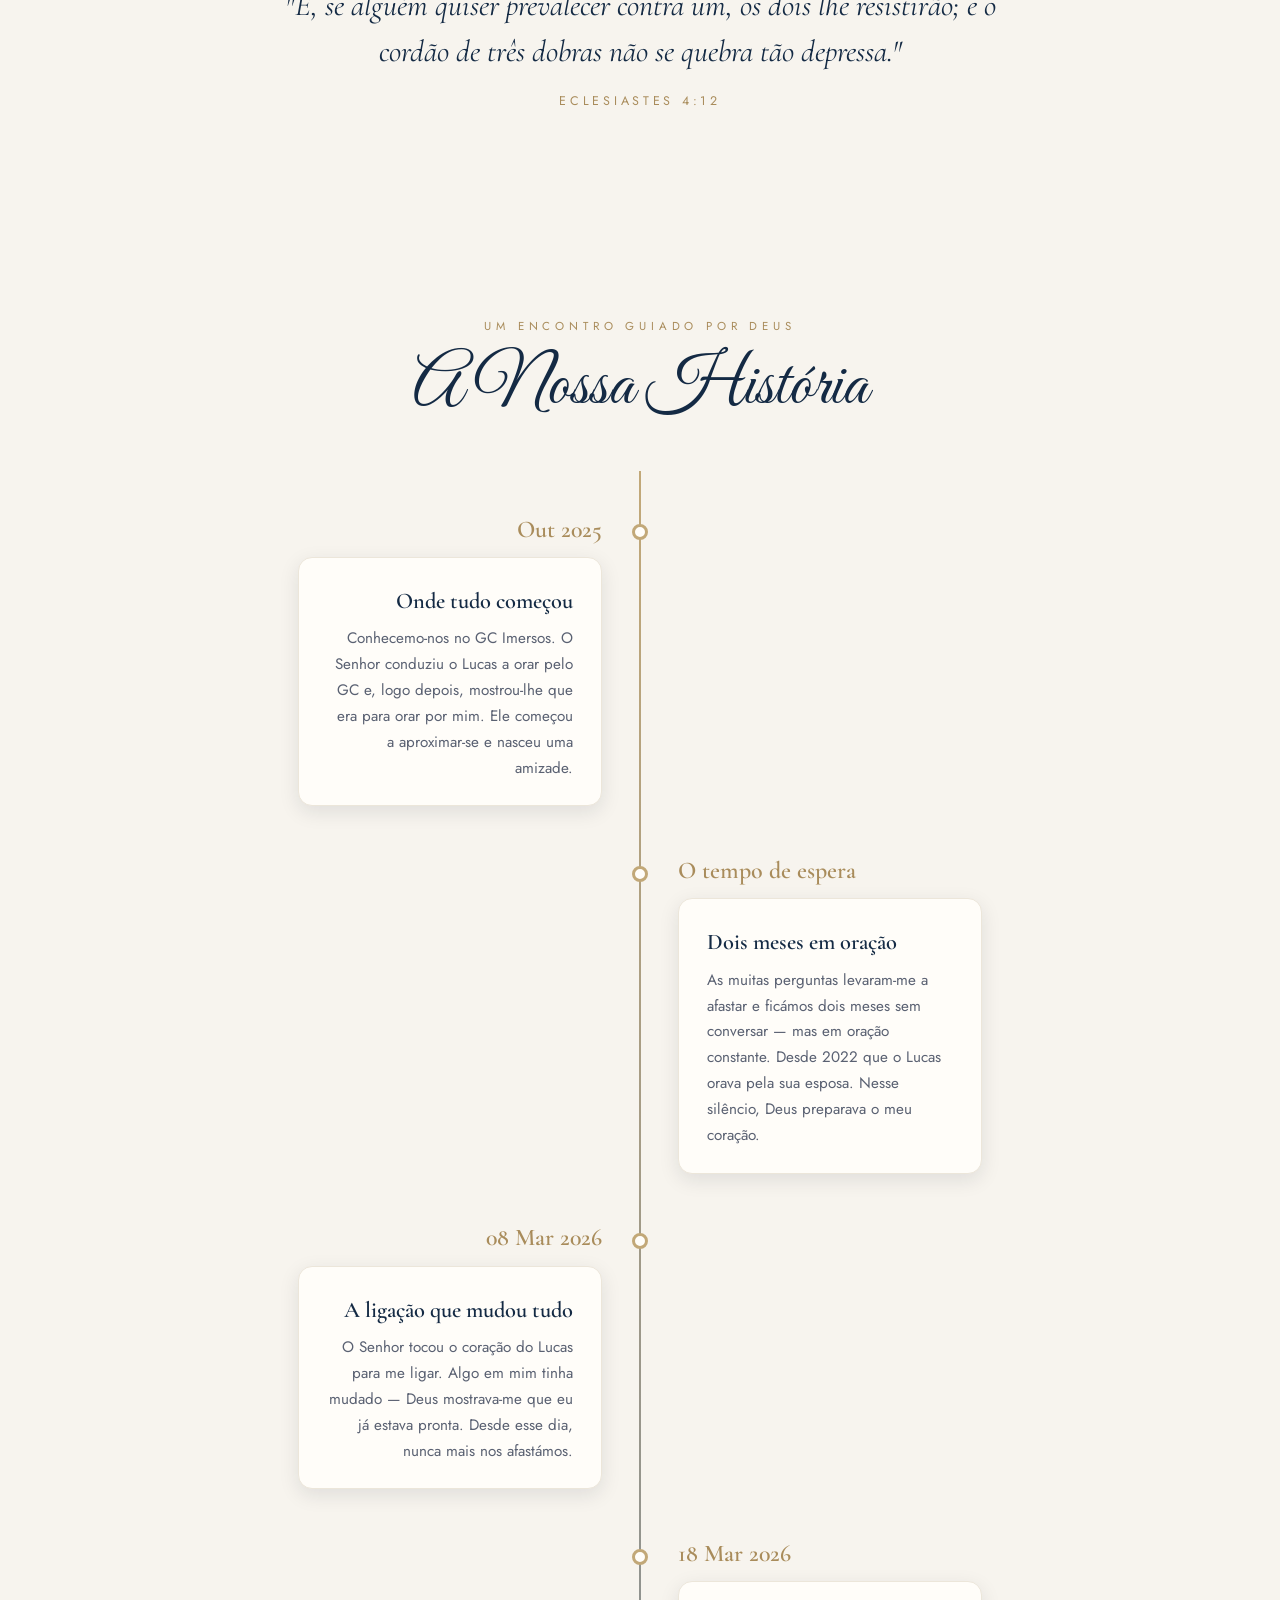
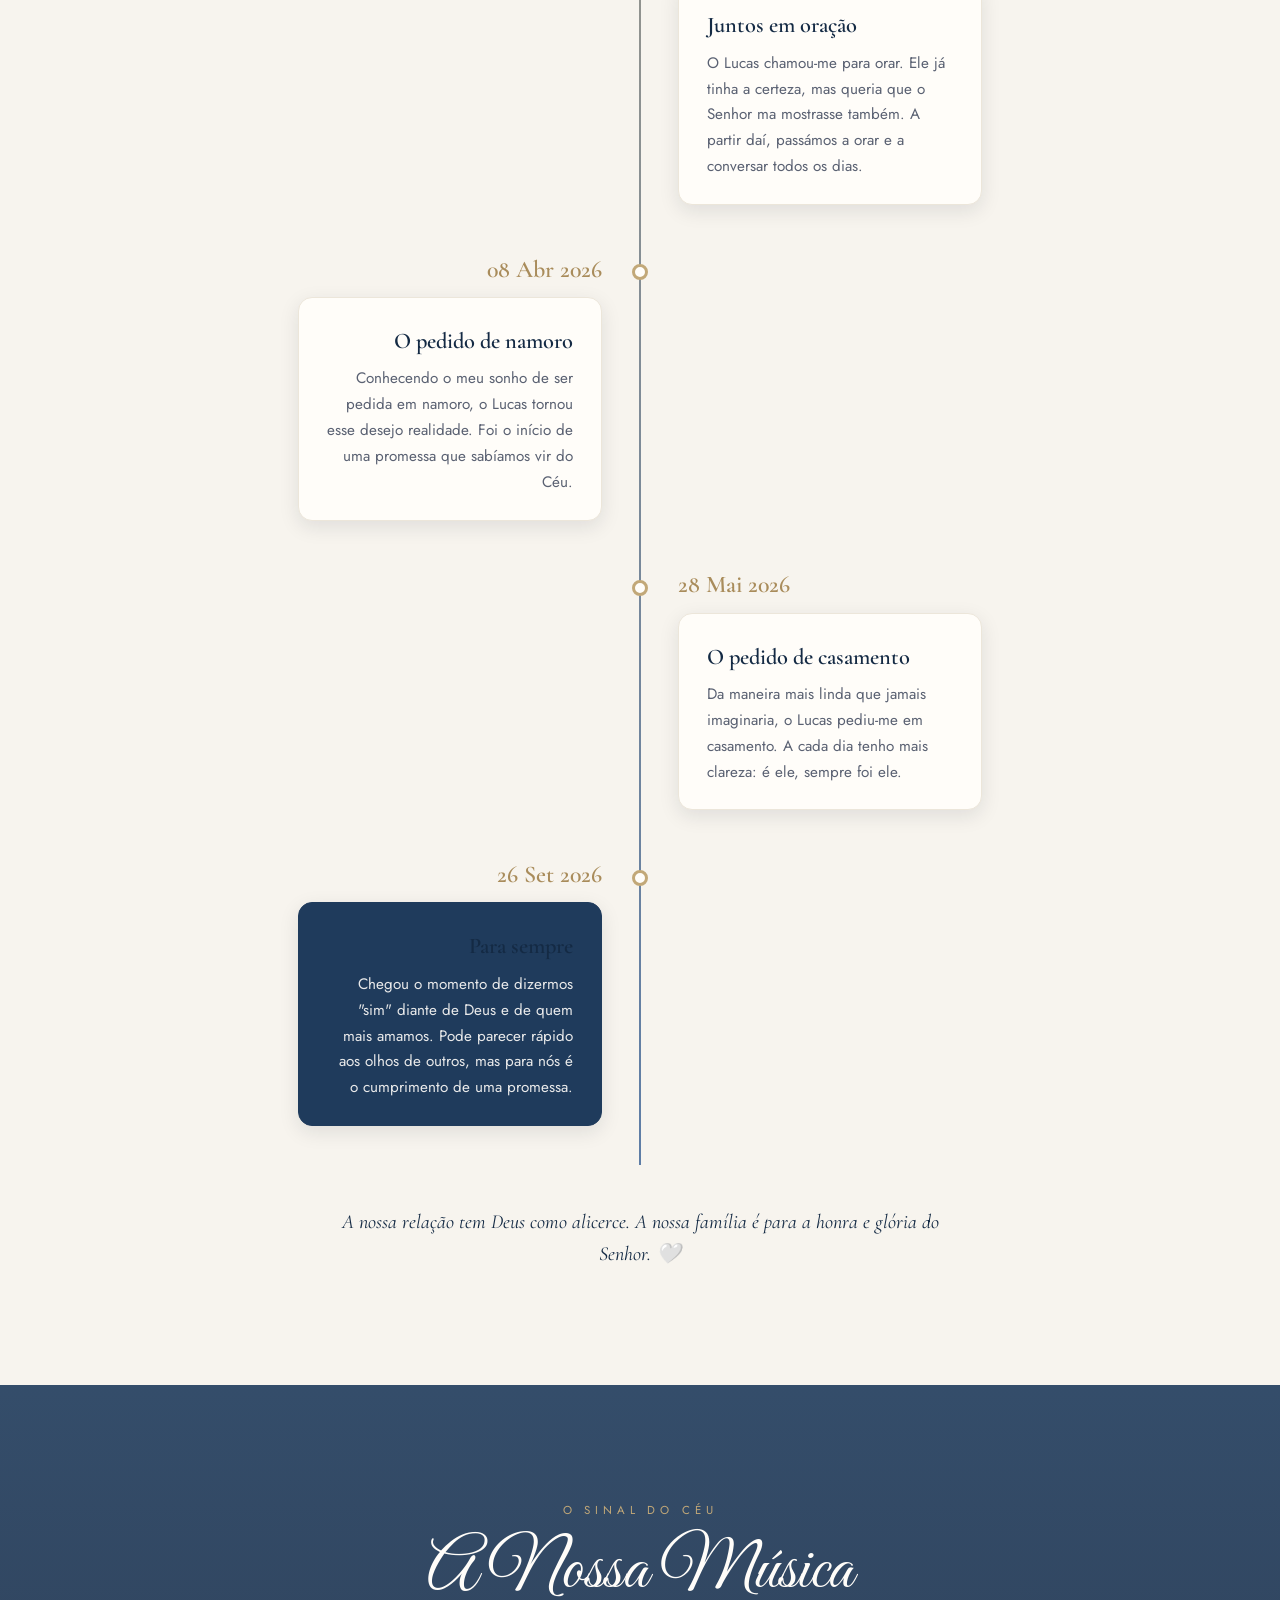
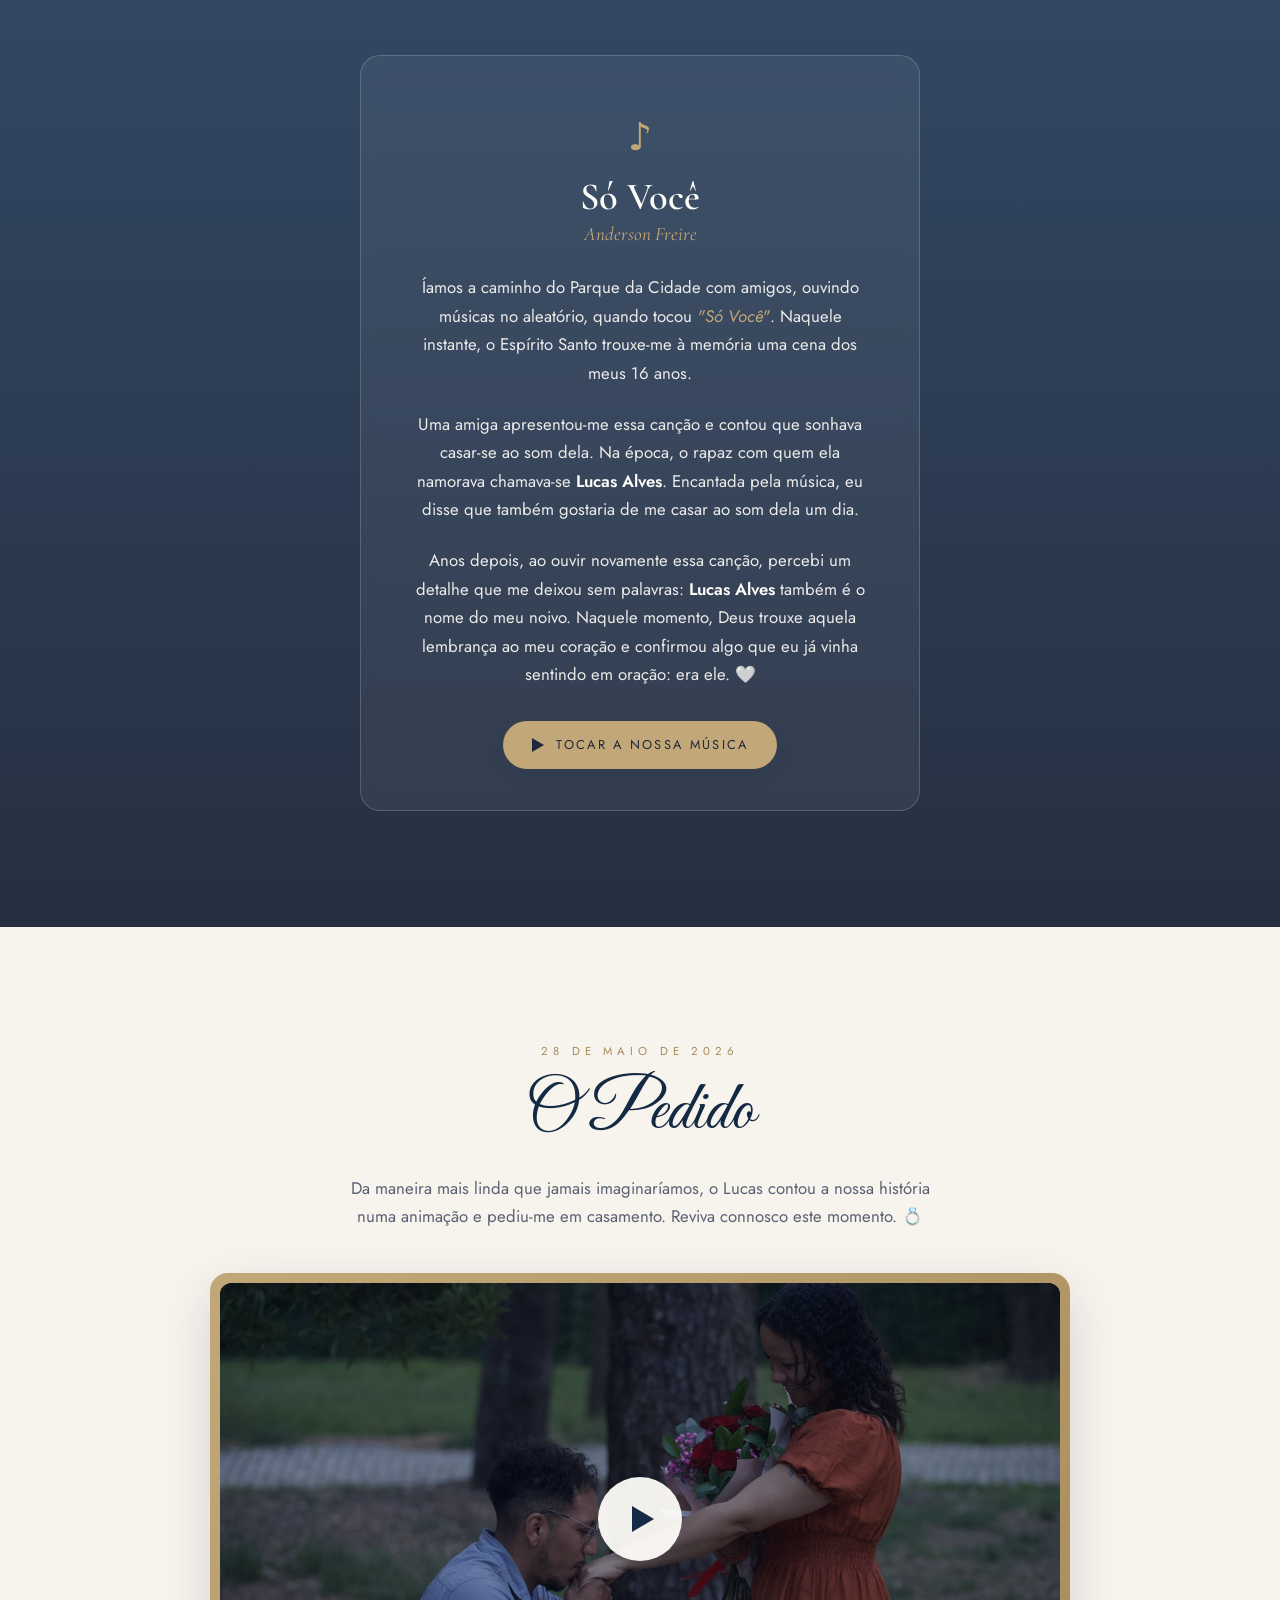
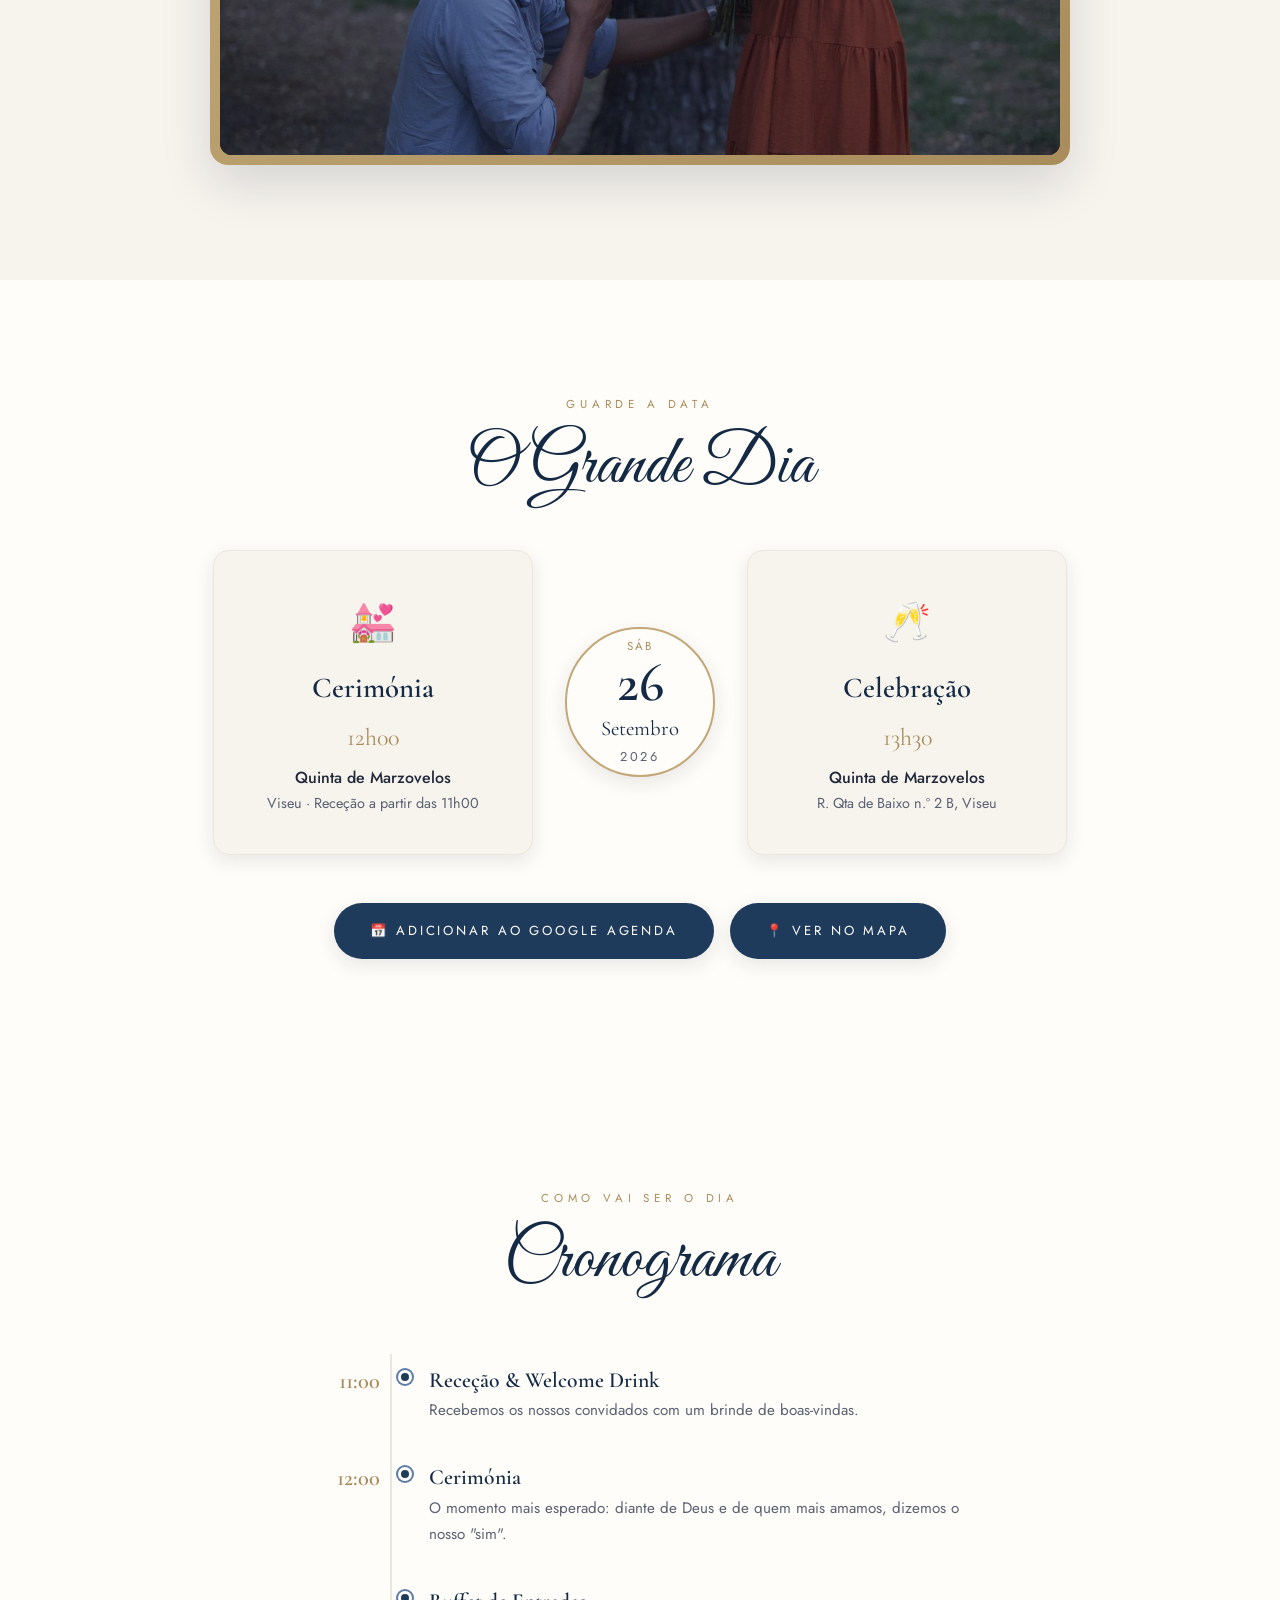
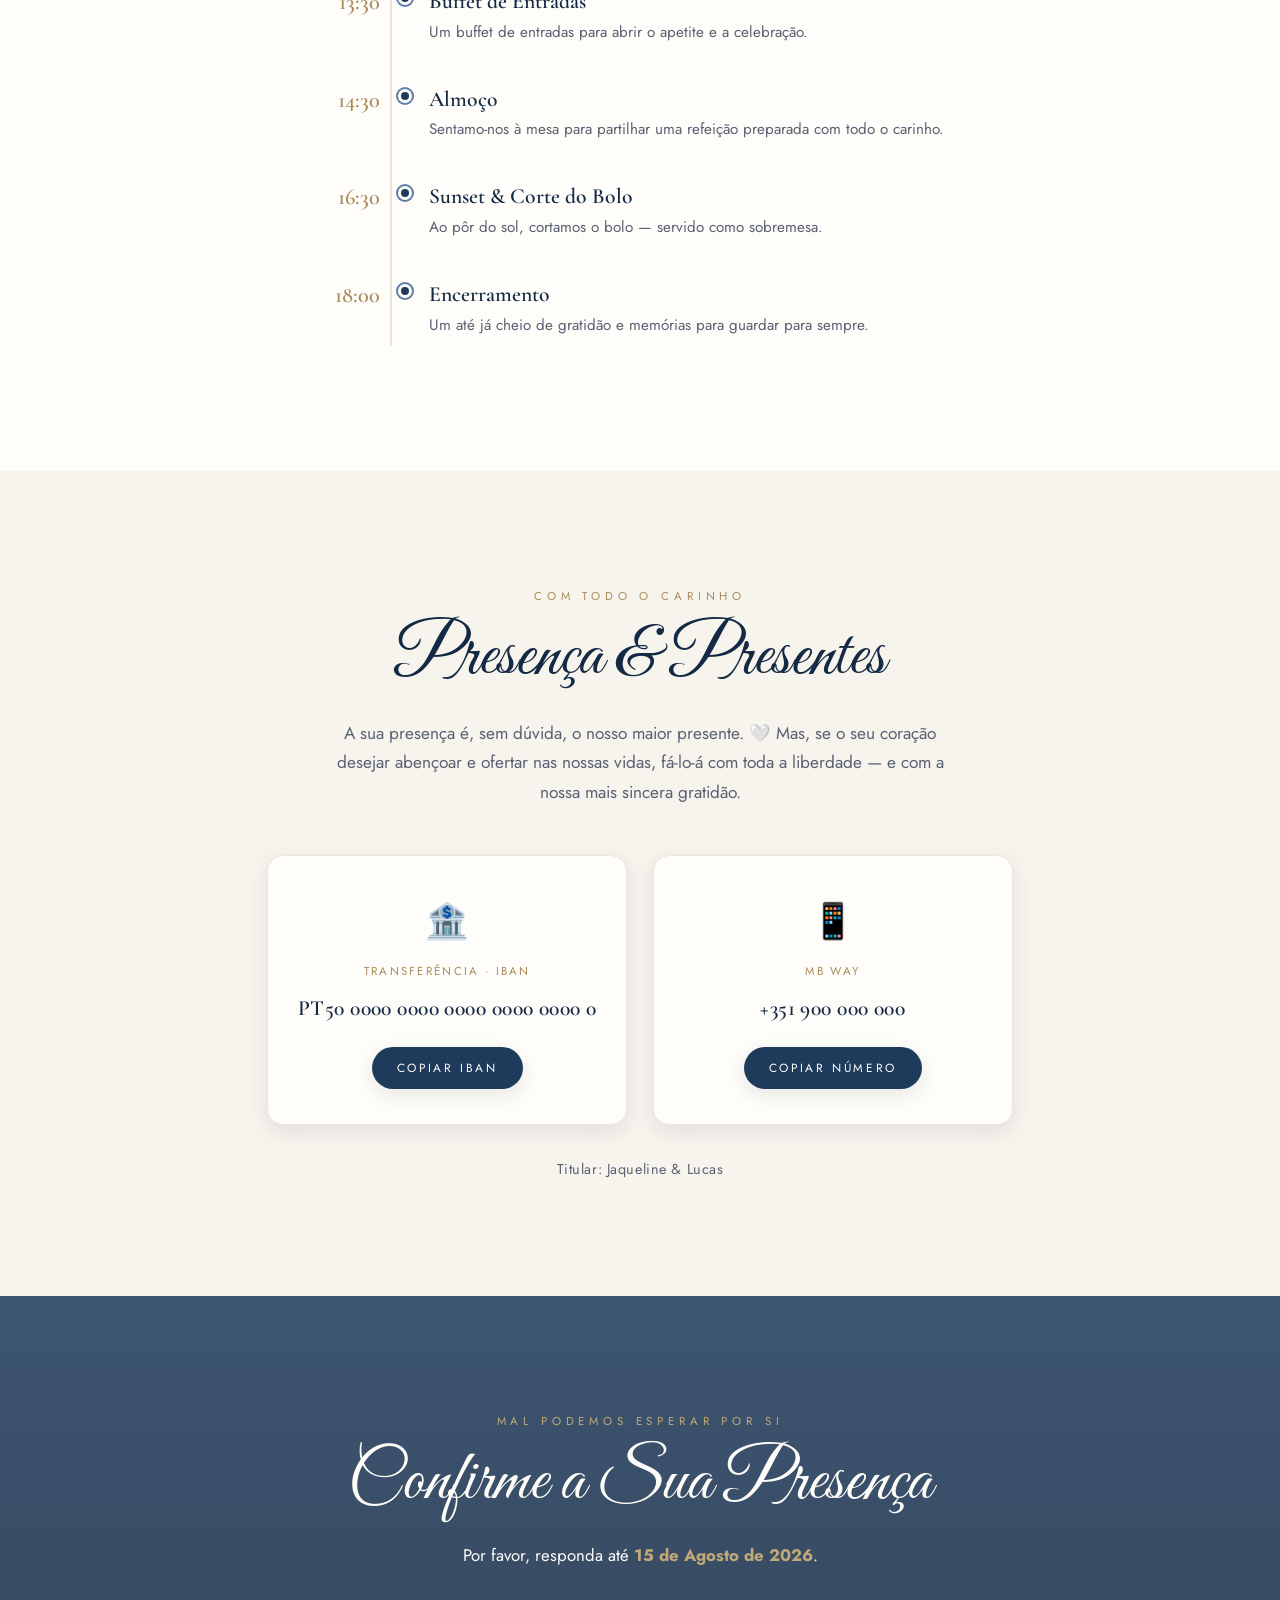
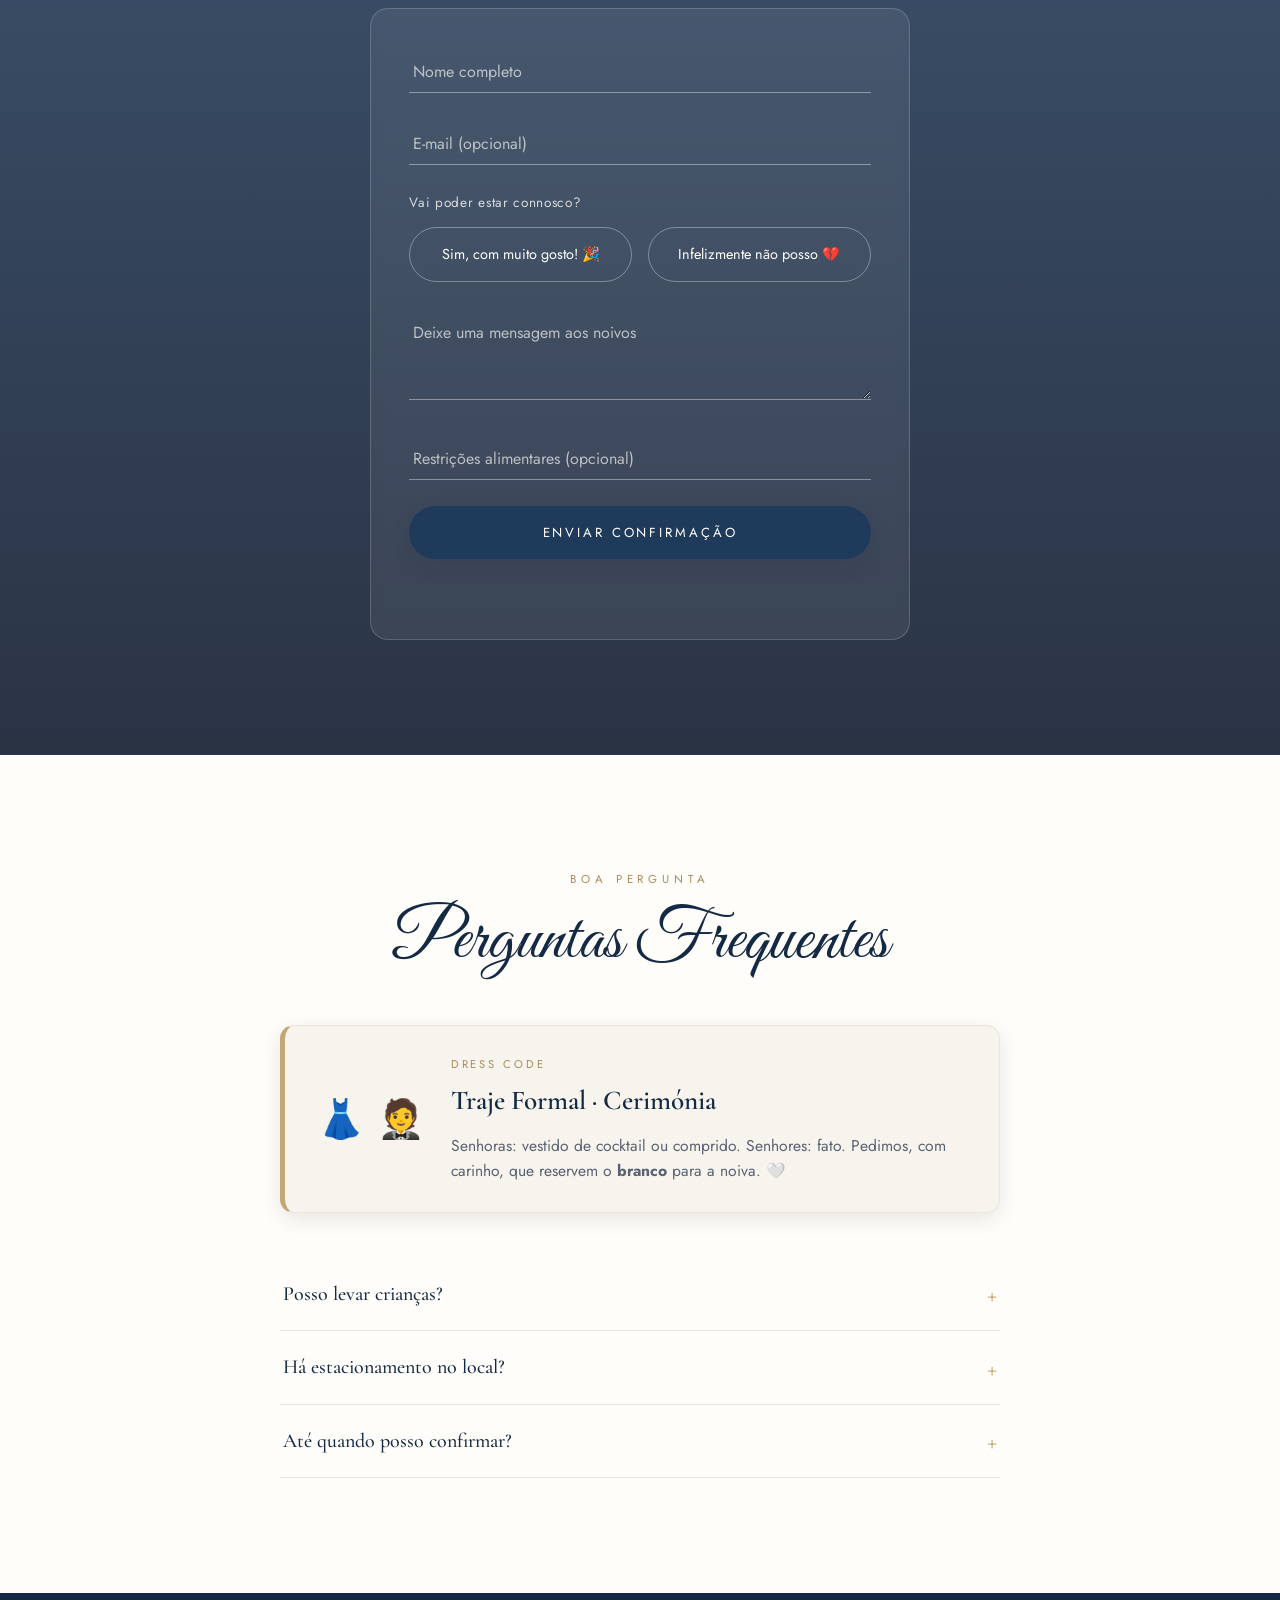
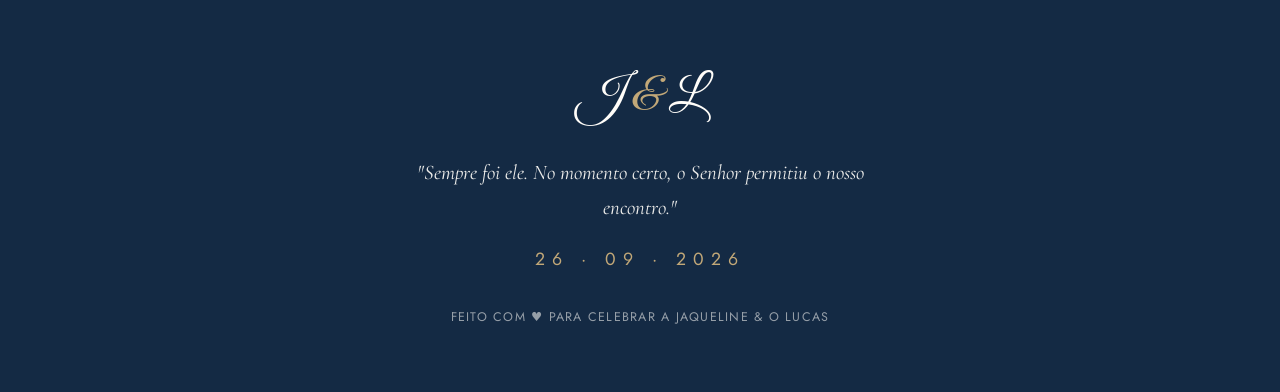
==== commit 5d956e52: "Remover botao Apple/Outlook (.ics); manter so o Google Agenda" ====
--- a/index.html
+++ b/index.html
@@ -236,8 +236,7 @@
         </article>
       </div>
       <div class="event__actions reveal-up">
-        <a class="btn btn--solid" id="gcalBtn" href="#" target="_blank" rel="noopener">📅 Google Agenda</a>
-        <a class="btn btn--solid" id="icalBtn" href="#">🍎 Apple / Outlook</a>
+        <a class="btn btn--solid" id="gcalBtn" href="#" target="_blank" rel="noopener">📅 Adicionar ao Google Agenda</a>
         <a class="btn btn--solid" href="https://maps.google.com/?q=Quinta+de+Marzovelos,+R.+Qta+de+Baixo+2B,+3510-014+Viseu" target="_blank" rel="noopener">📍 Ver no mapa</a>
       </div>
     </div>
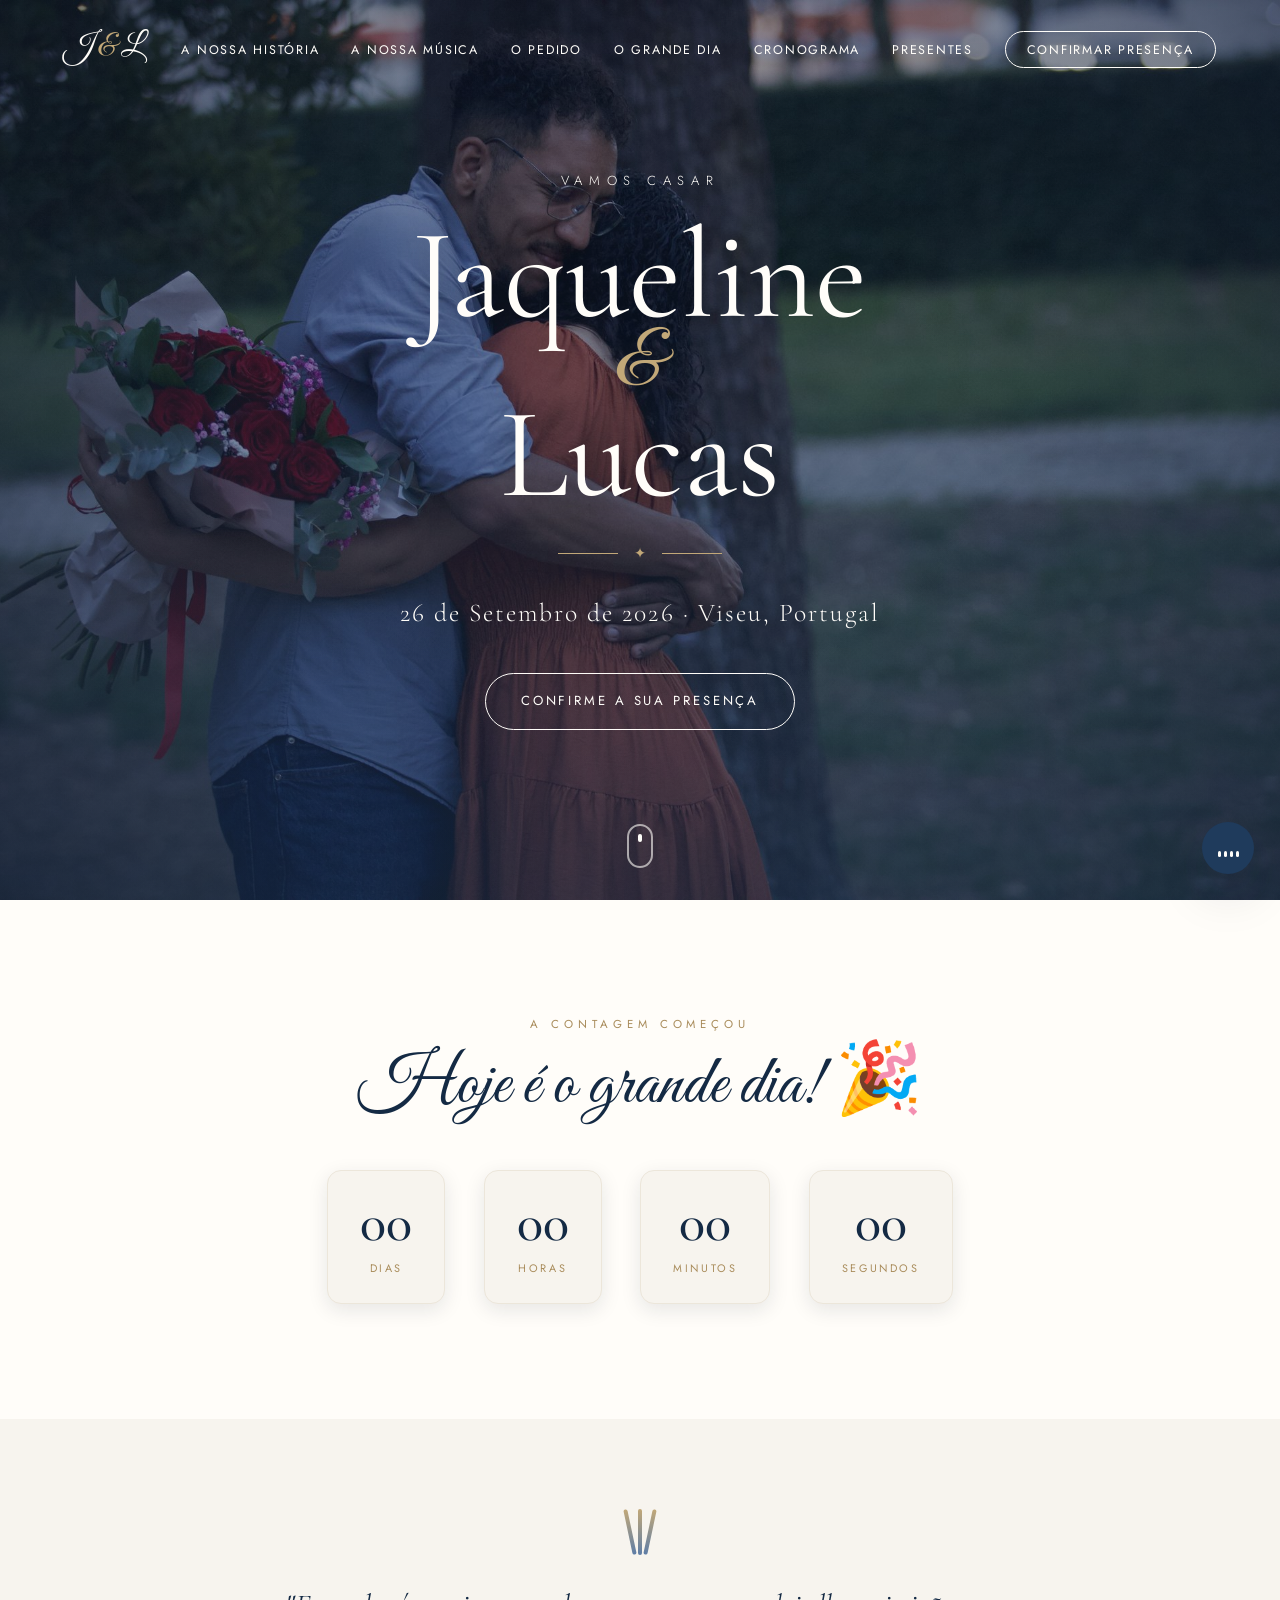
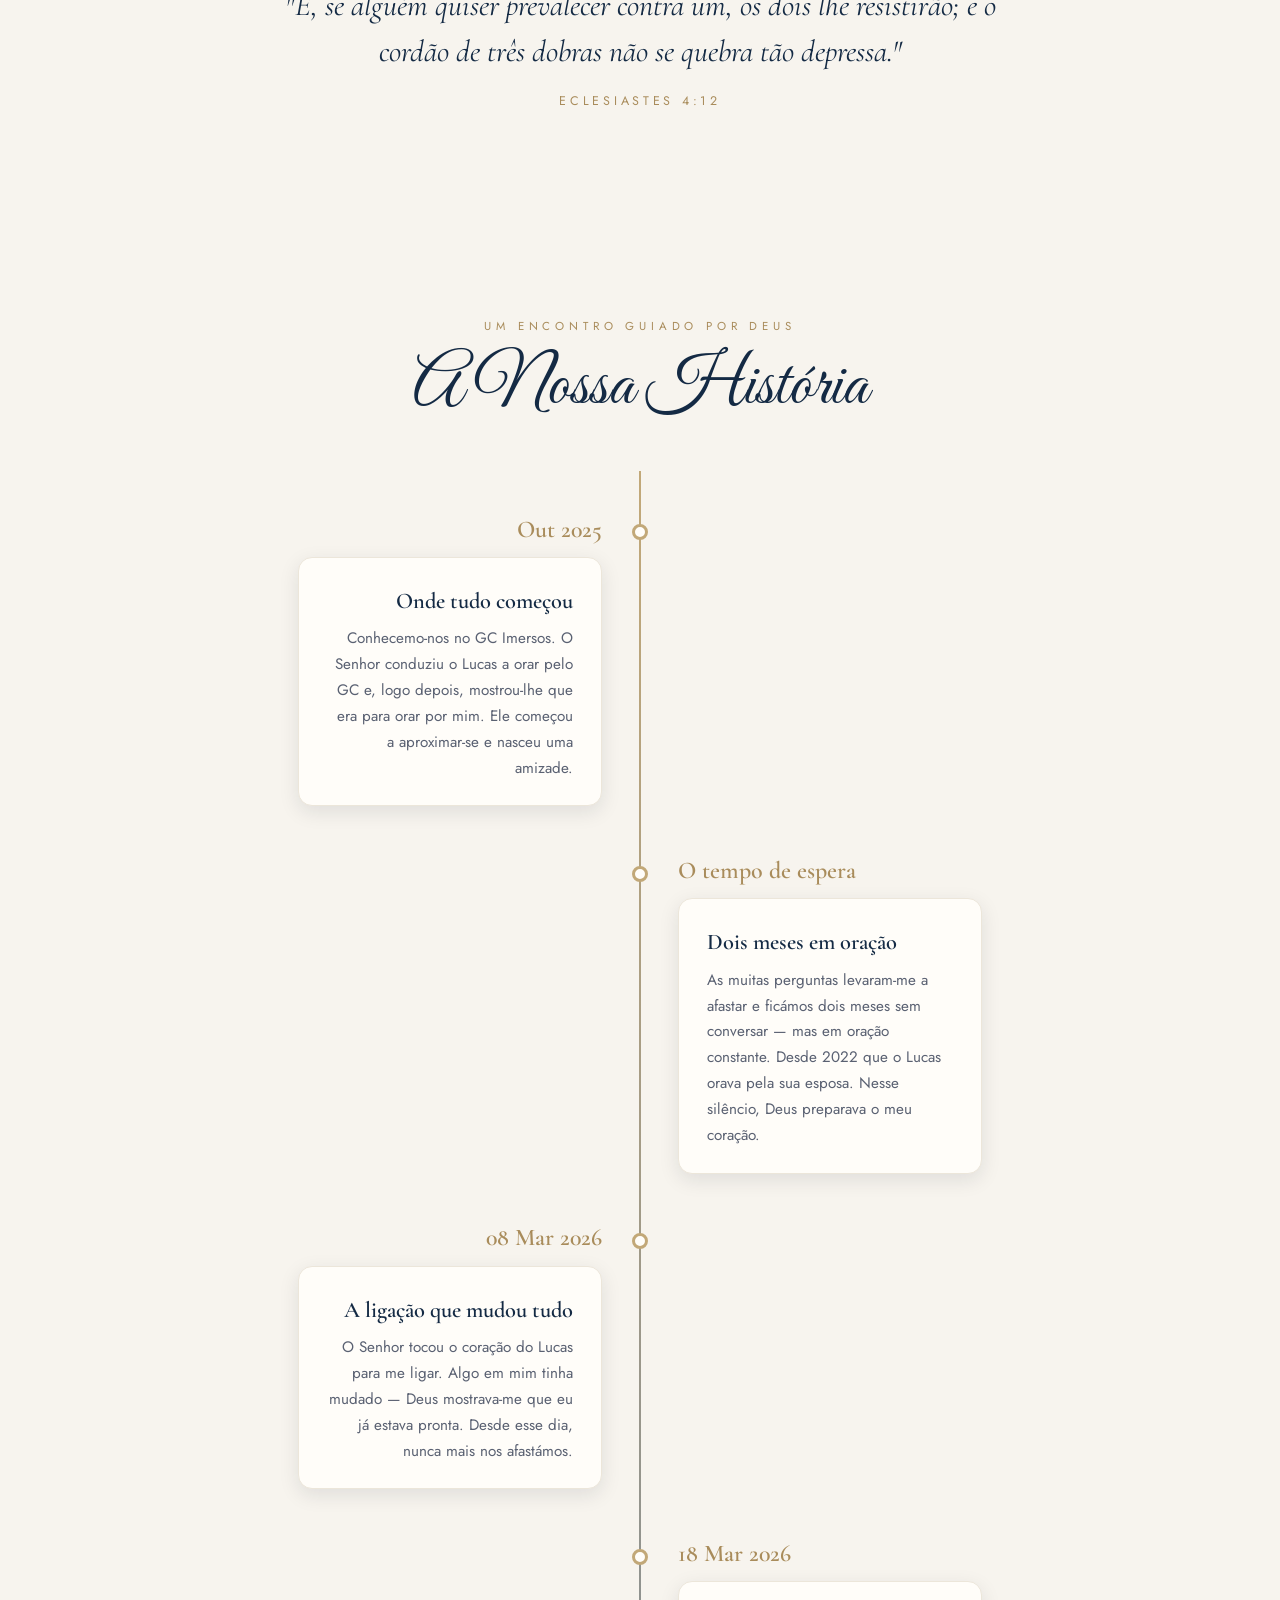
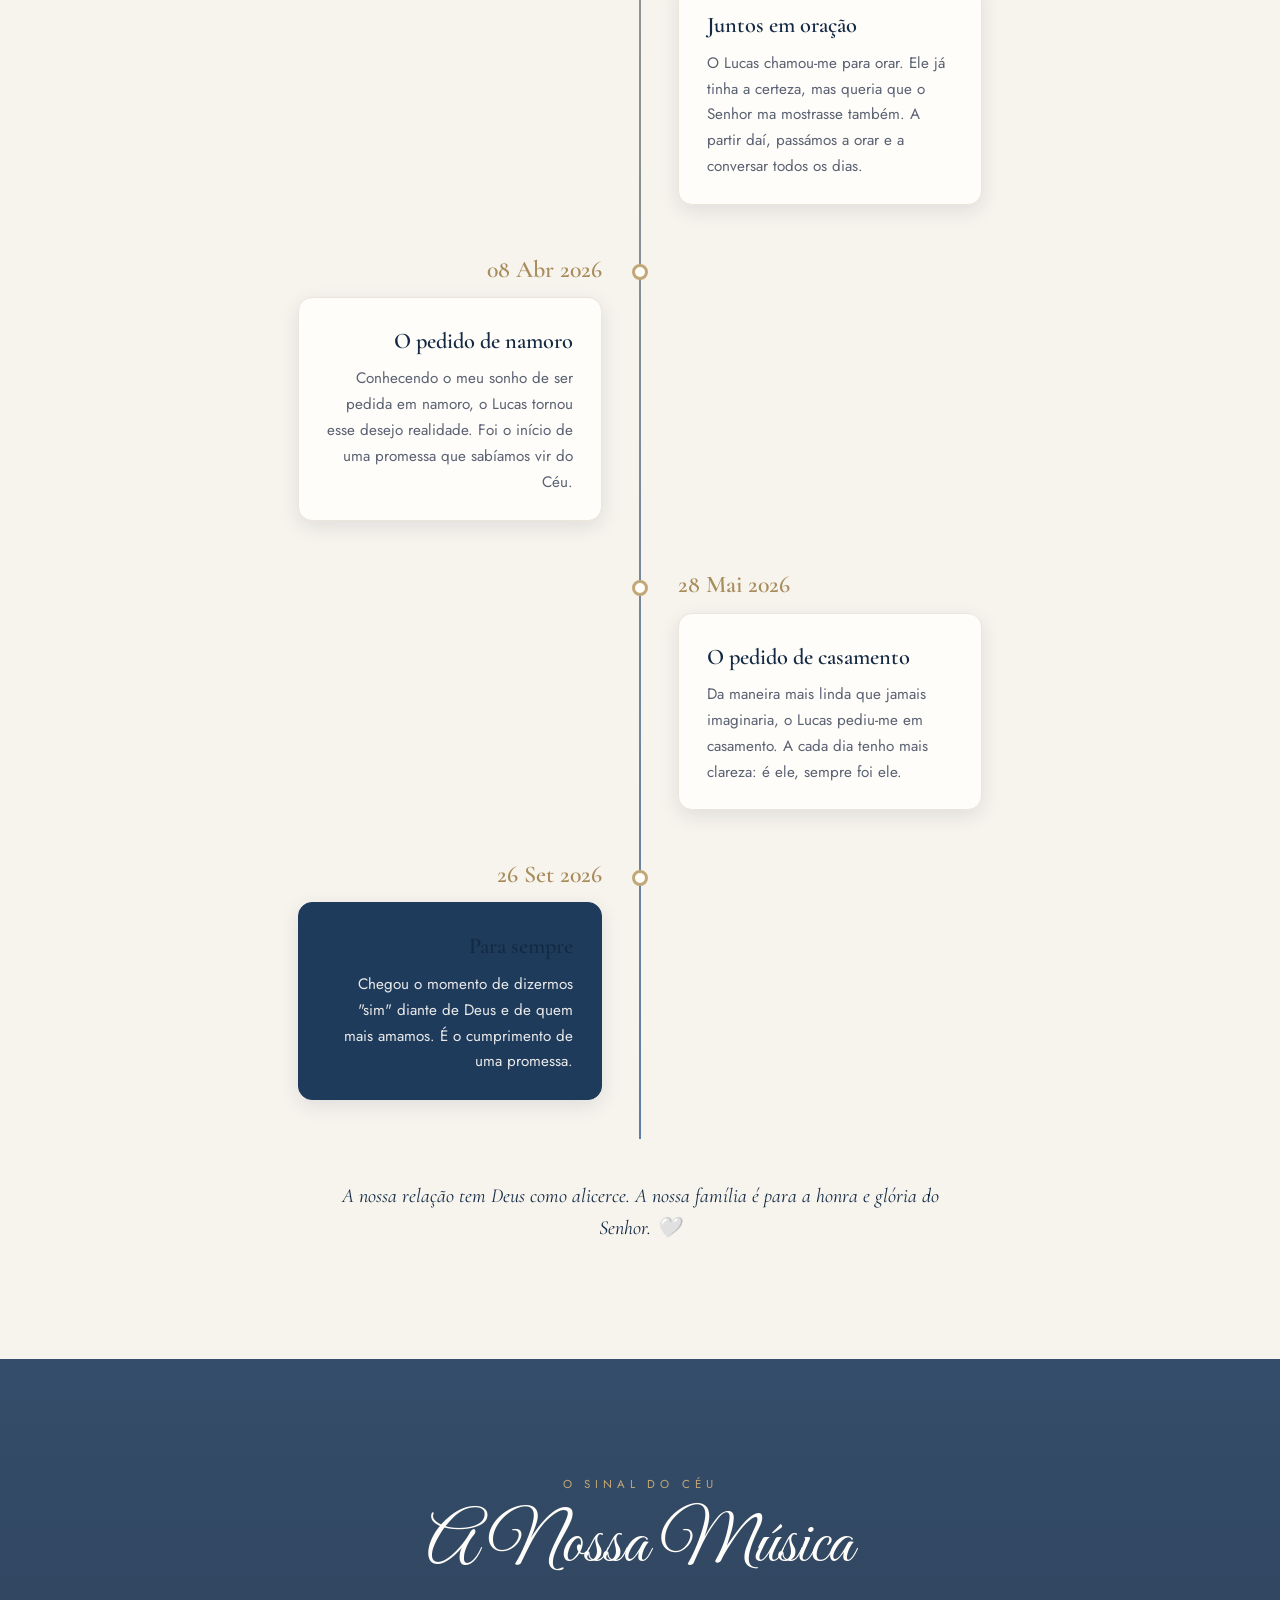
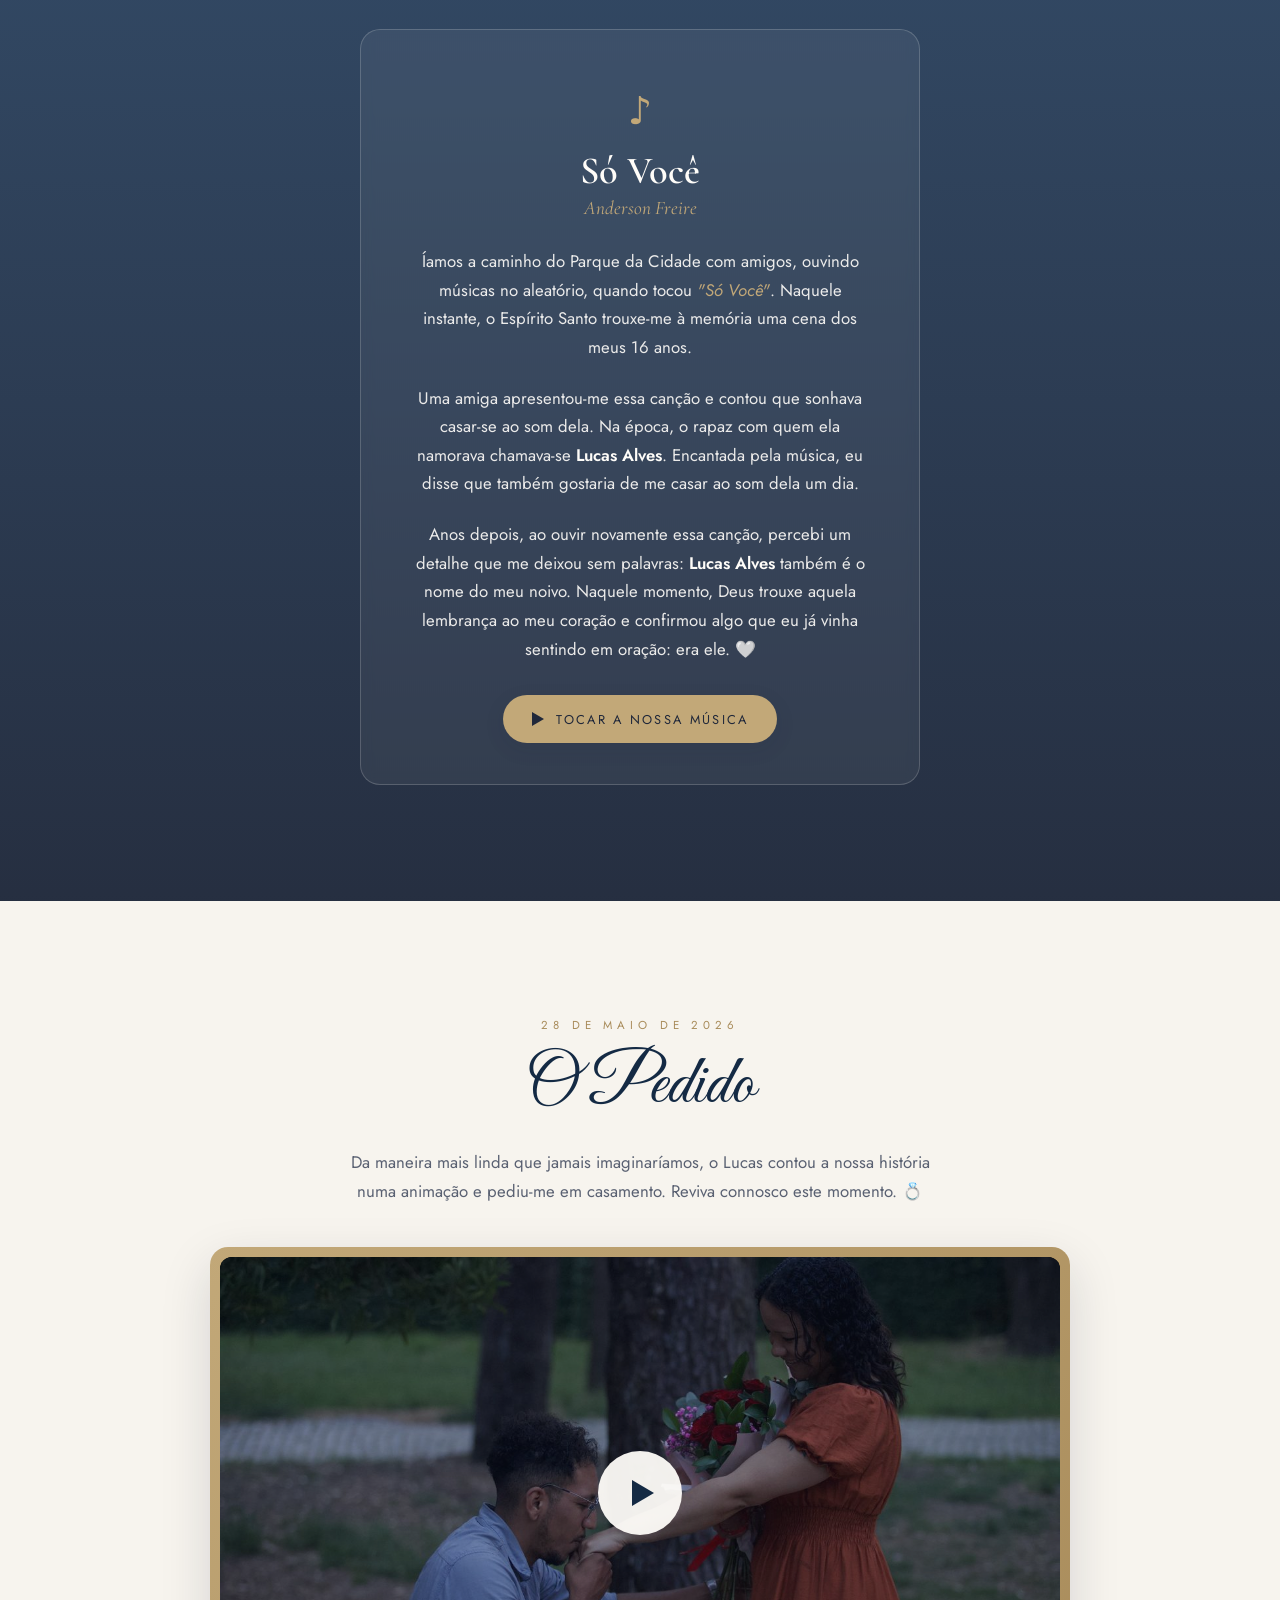
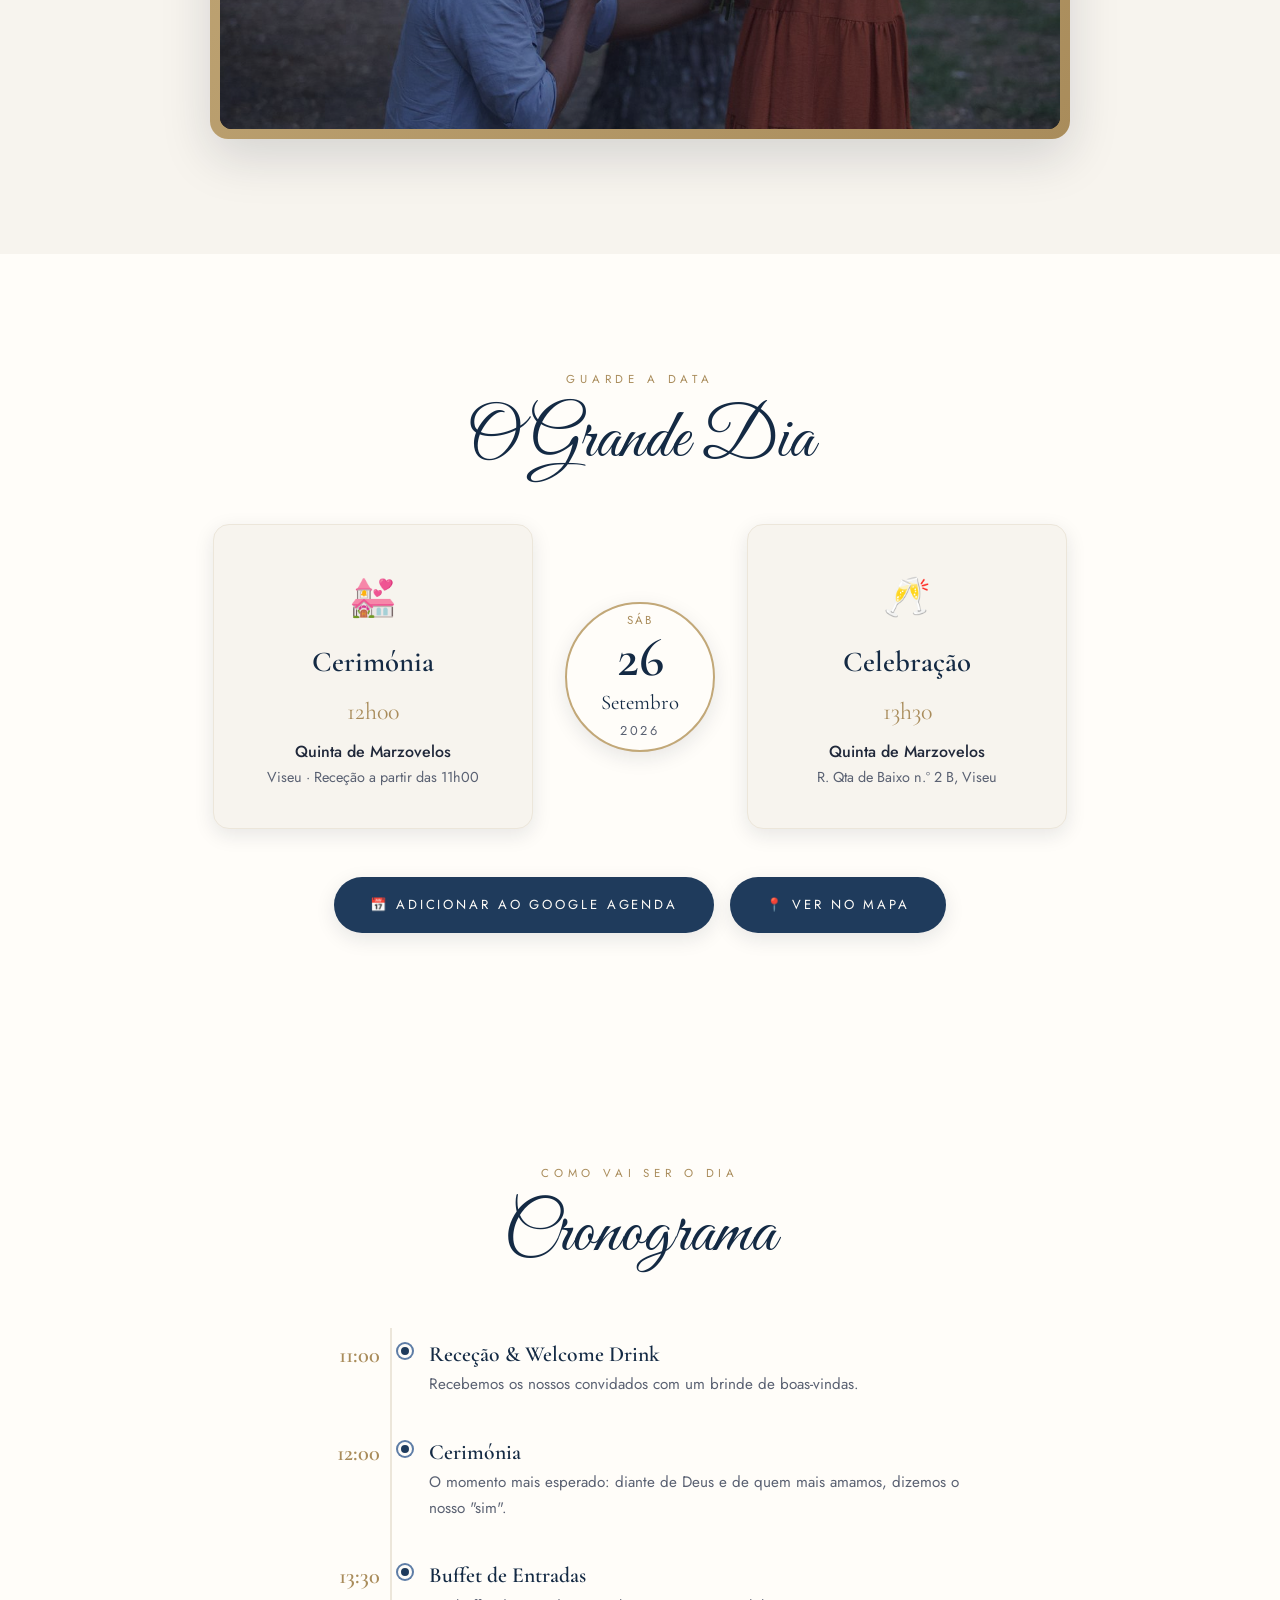
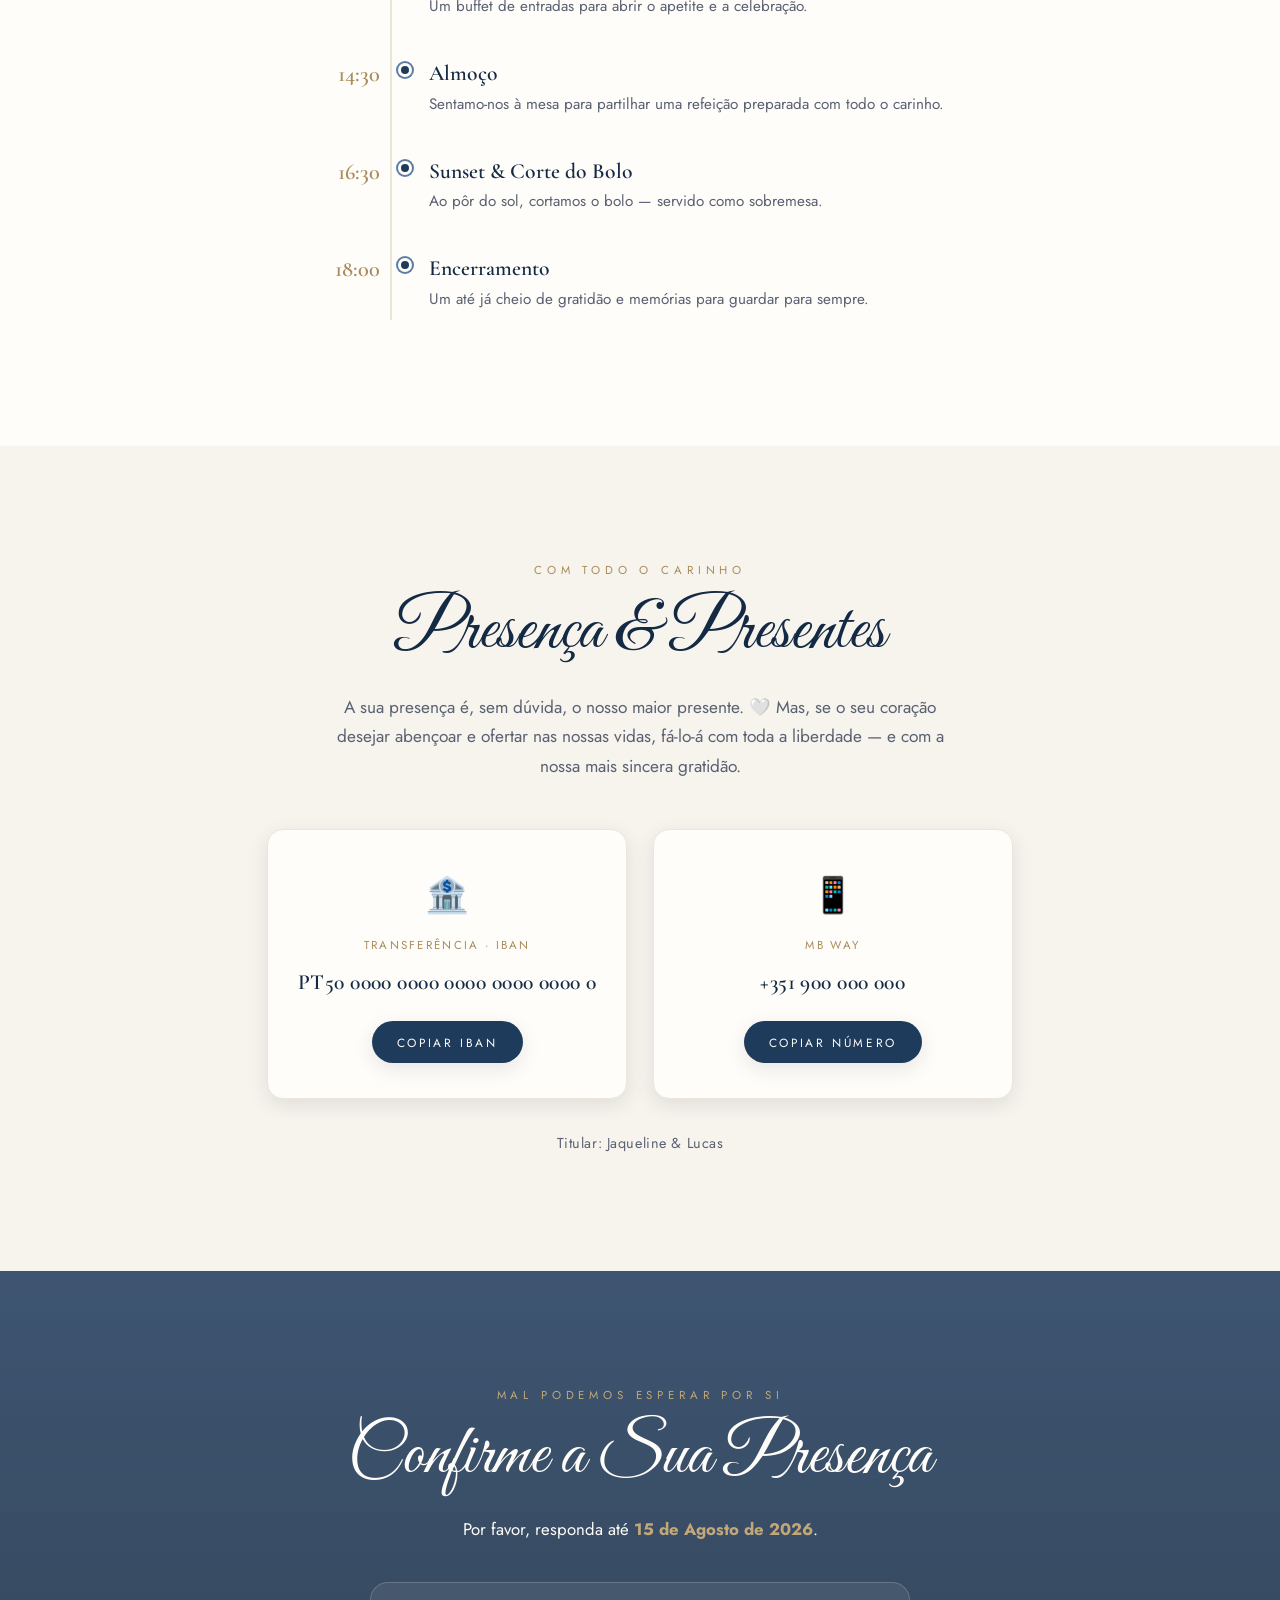
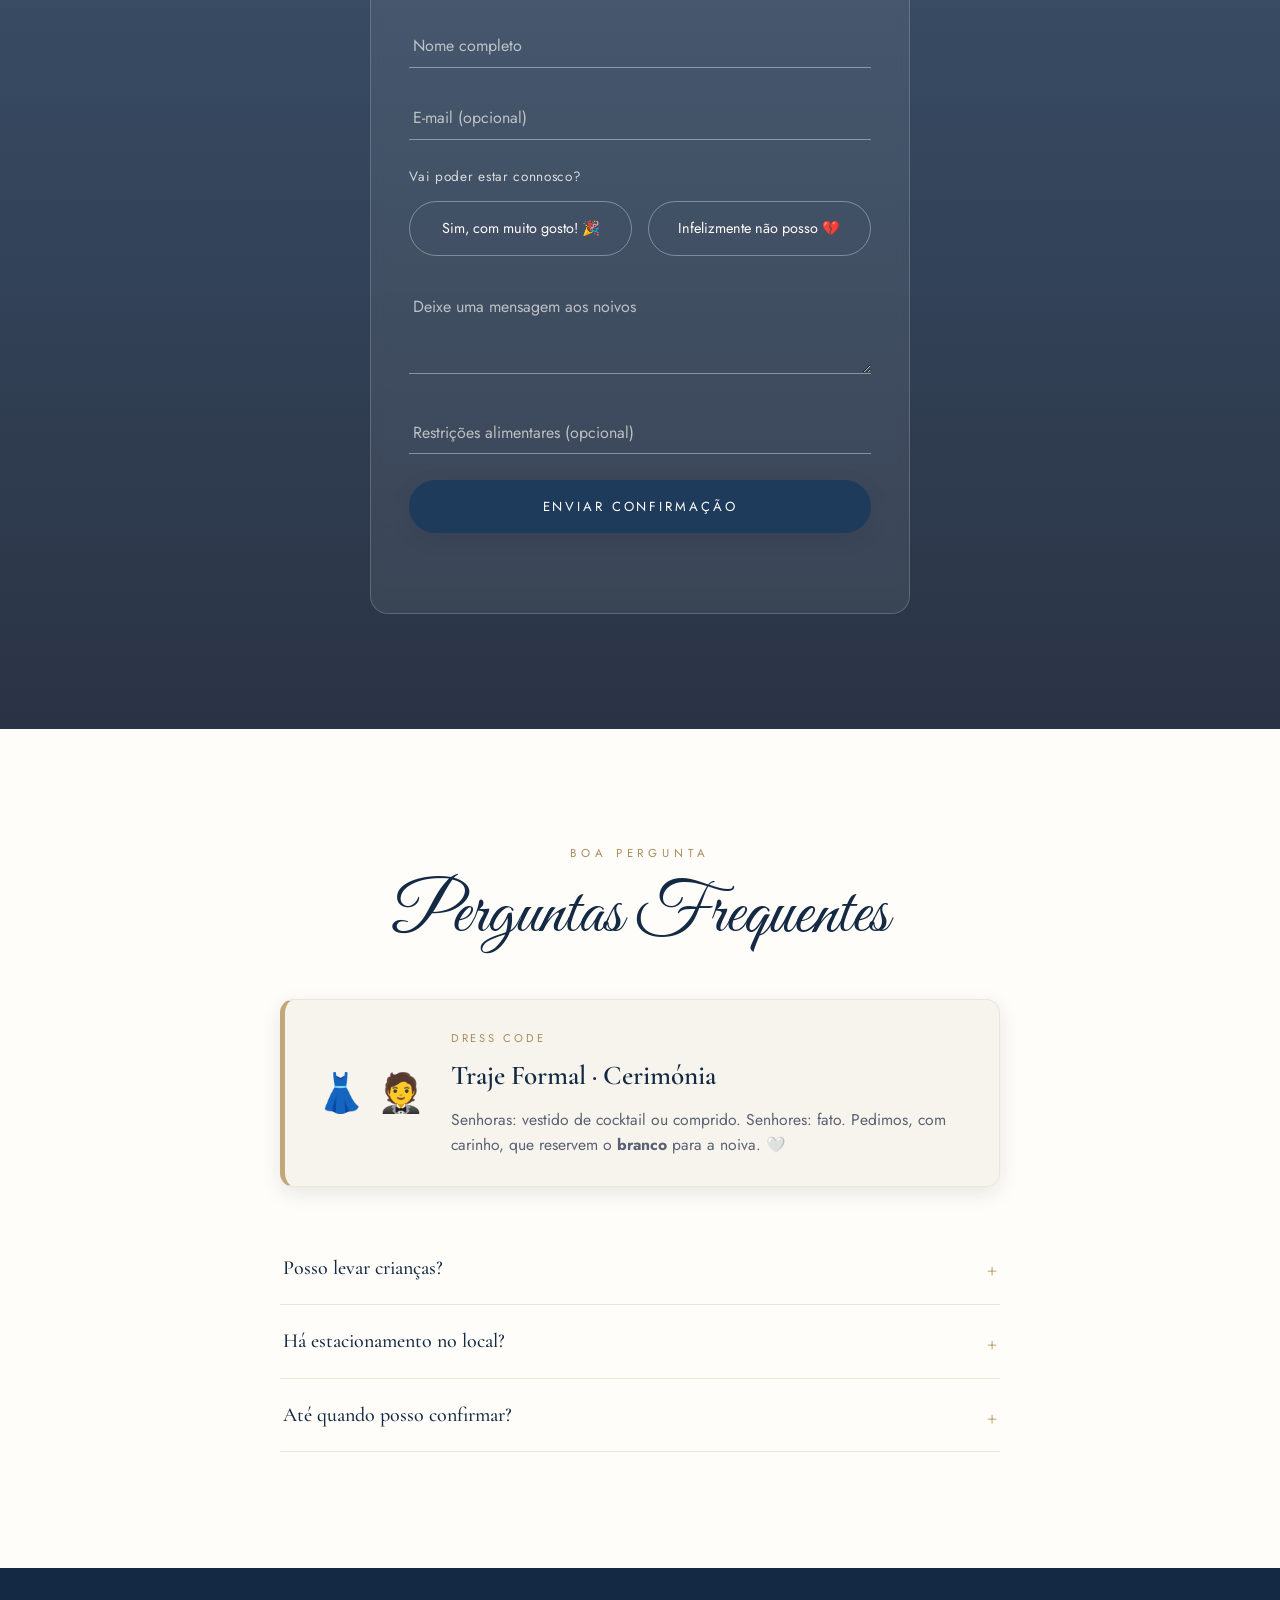
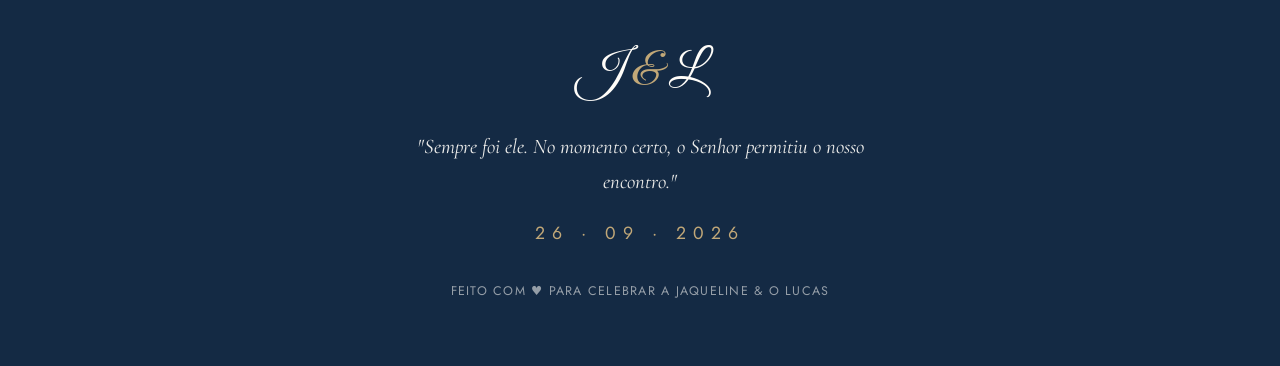
==== commit 643bd5e6: "Ajustar texto do cartao 26 Set 2026 na linha do tempo" ====
--- a/index.html
+++ b/index.html
@@ -162,7 +162,7 @@
           <div class="timeline__year">26 Set 2026</div>
           <div class="timeline__card timeline__card--highlight">
             <h3>Para sempre</h3>
-            <p>Chegou o momento de dizermos "sim" diante de Deus e de quem mais amamos. Pode parecer rápido aos olhos de outros, mas para nós é o cumprimento de uma promessa.</p>
+            <p>Chegou o momento de dizermos "sim" diante de Deus e de quem mais amamos. É o cumprimento de uma promessa.</p>
           </div>
         </div>
       </div>
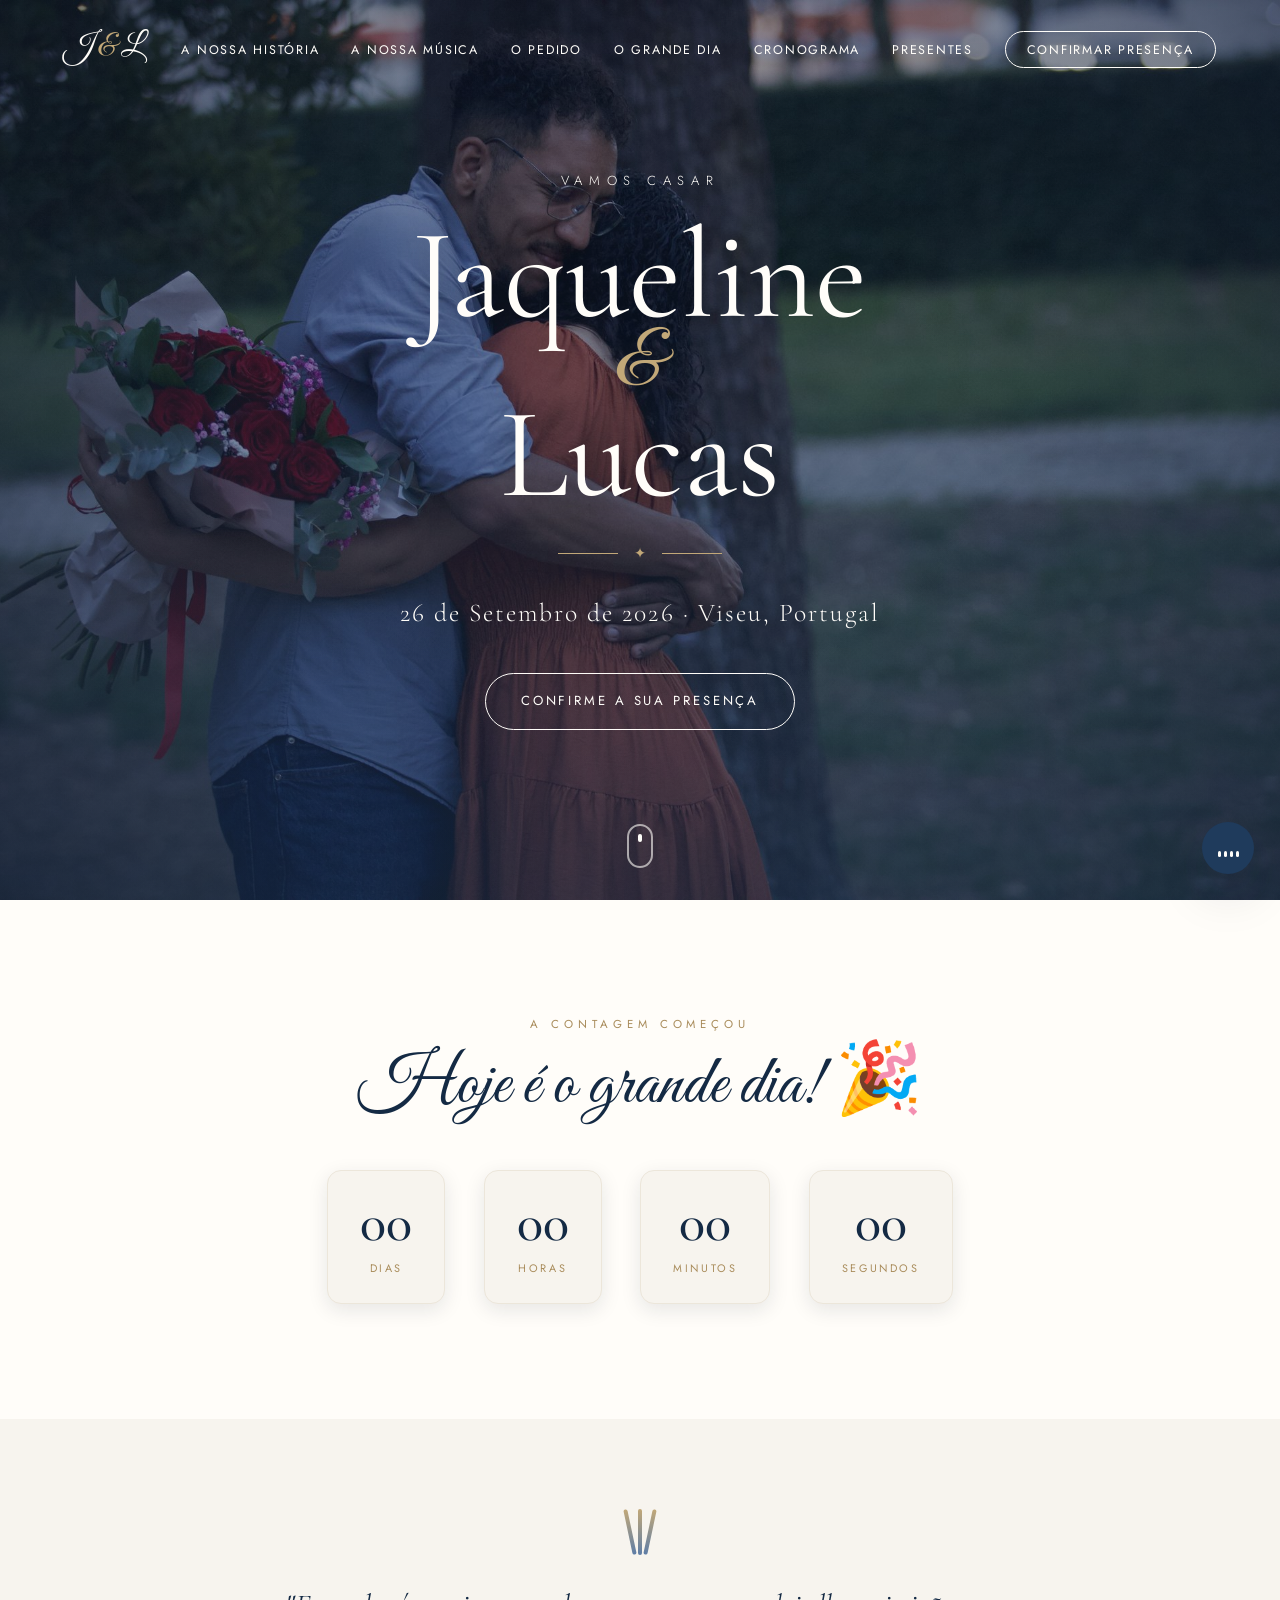
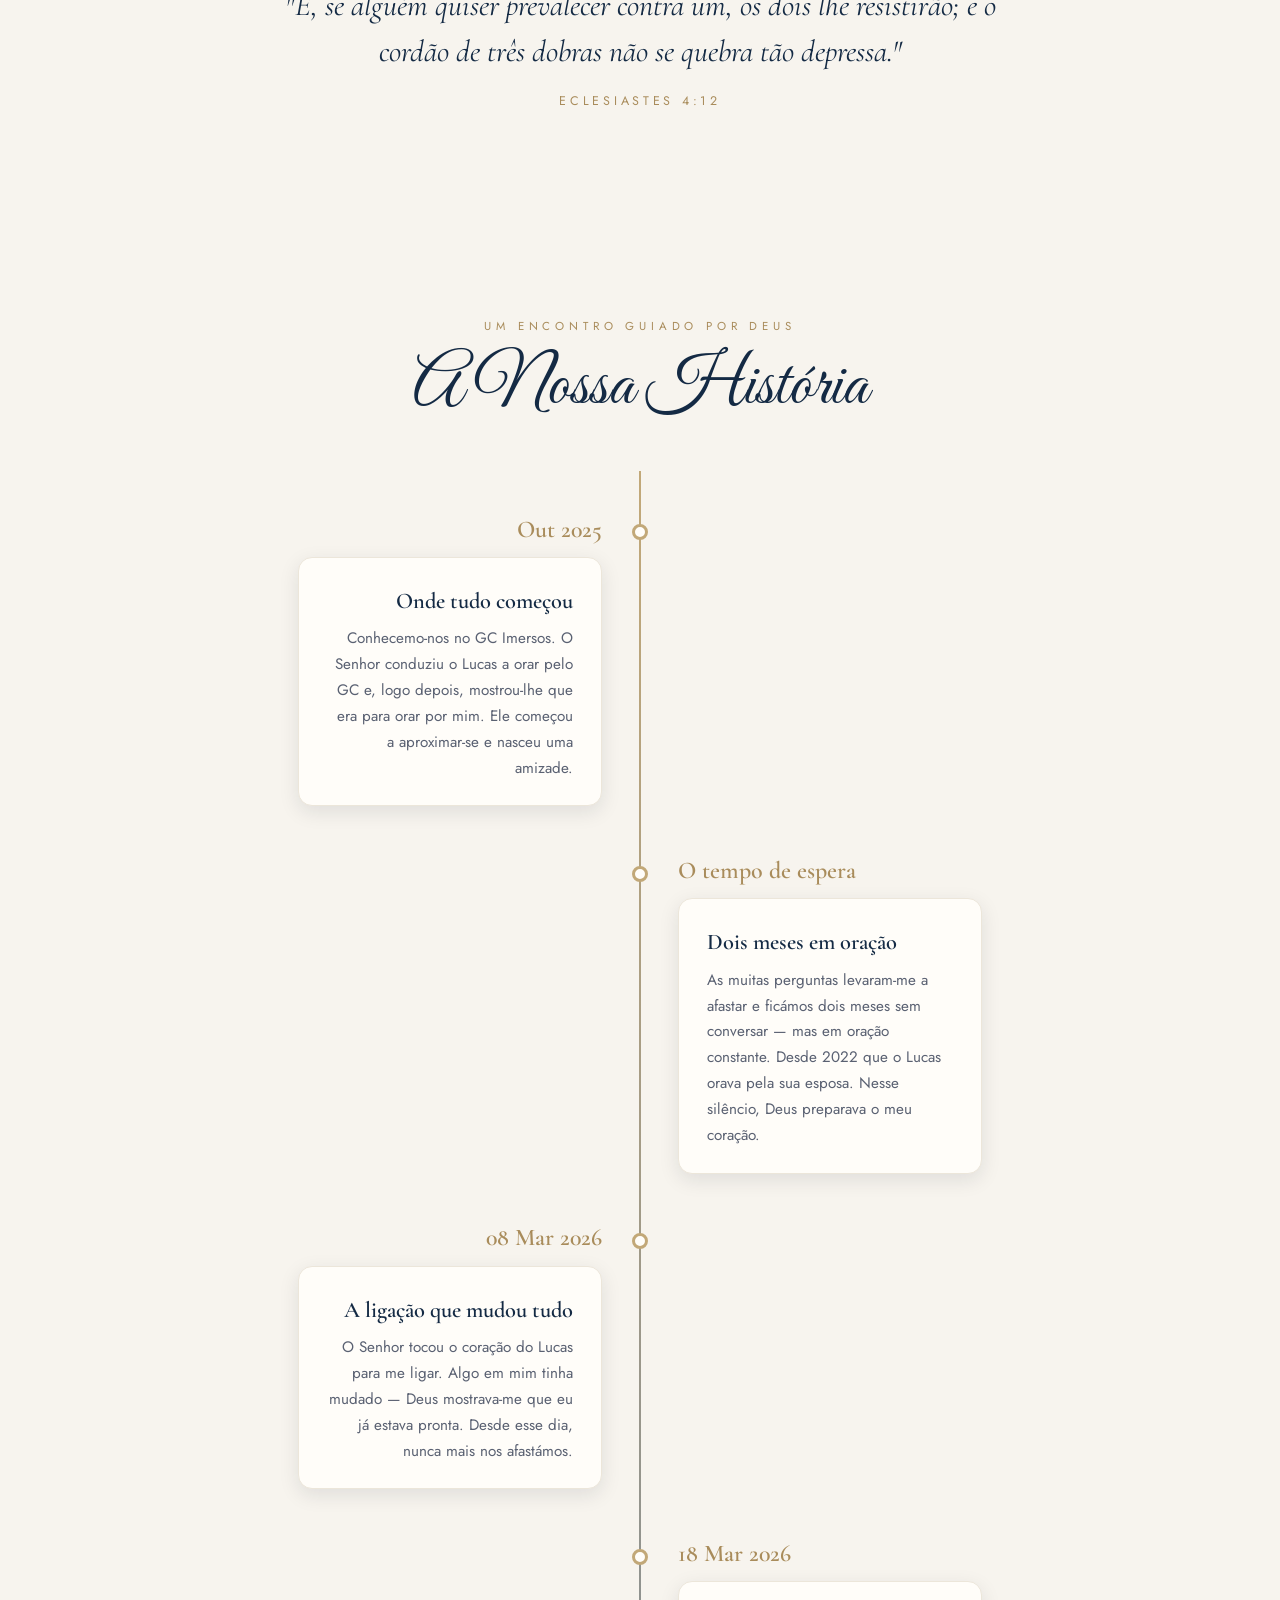
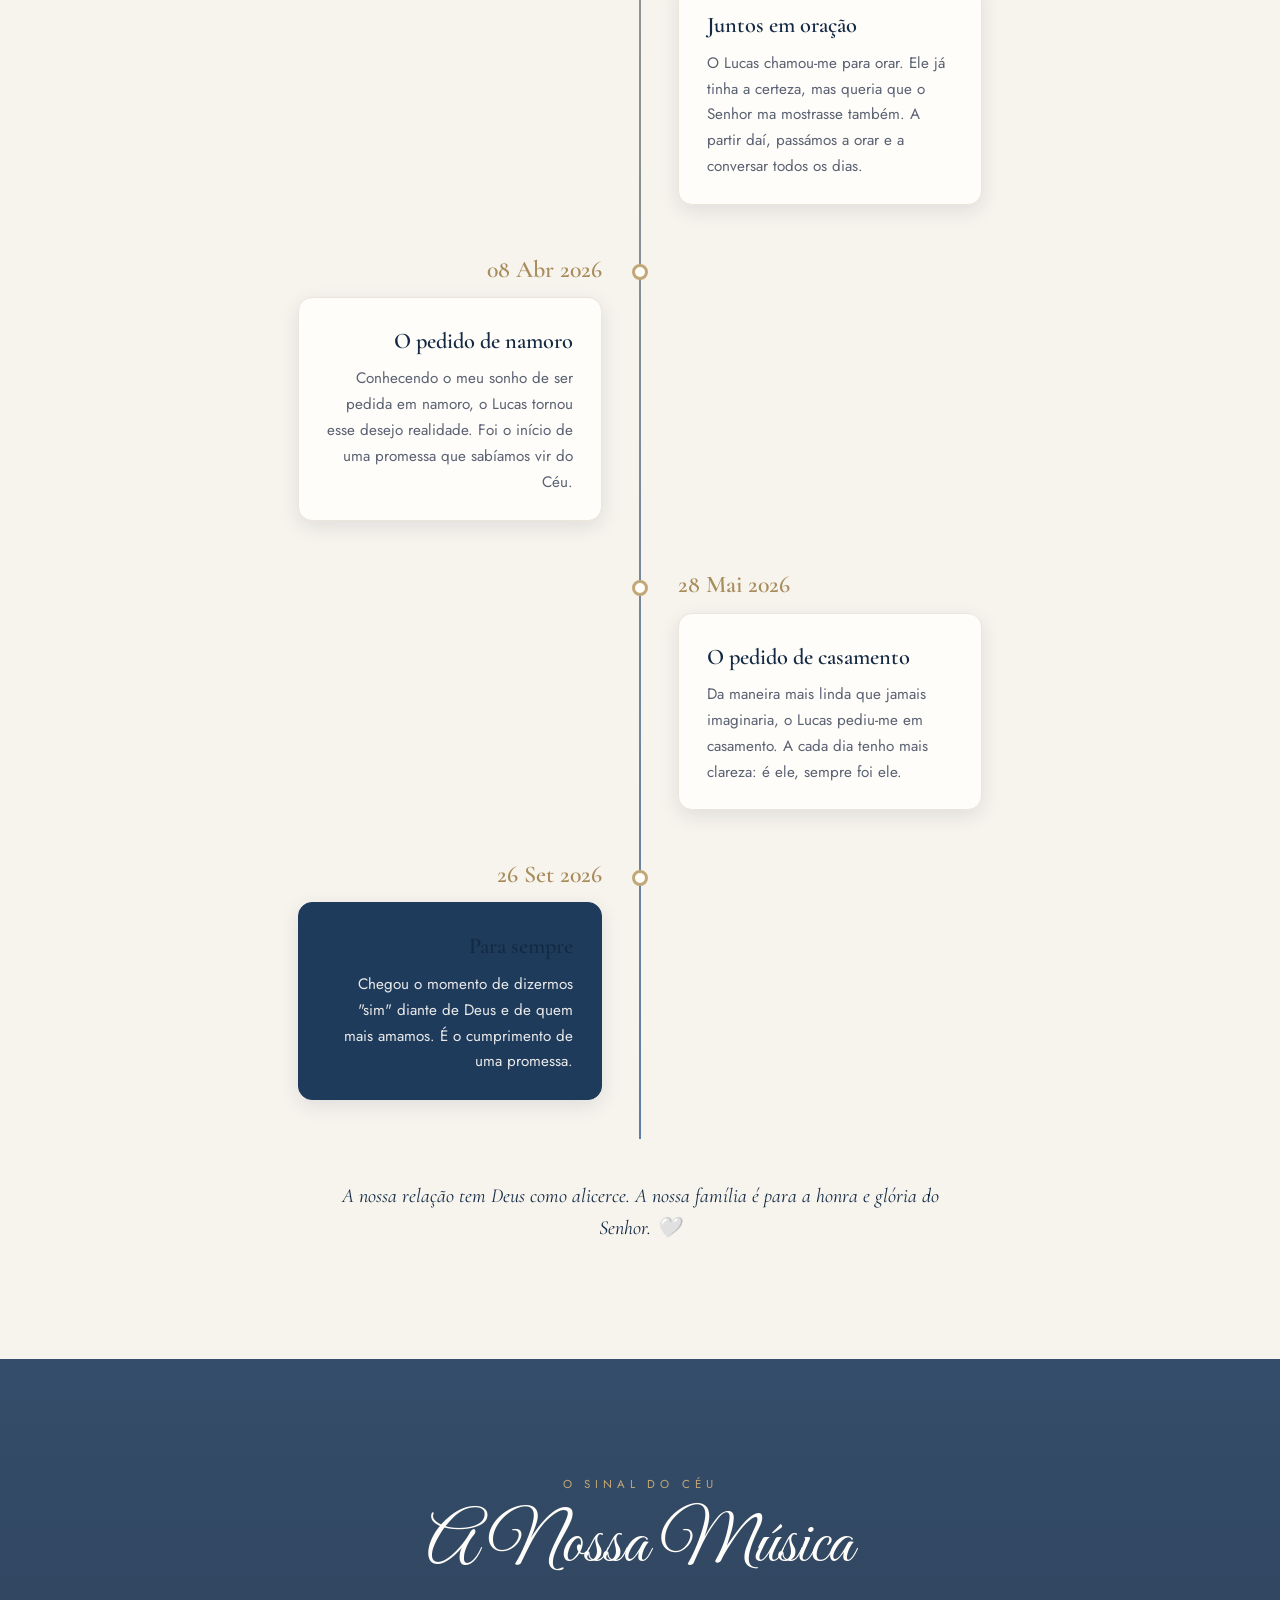
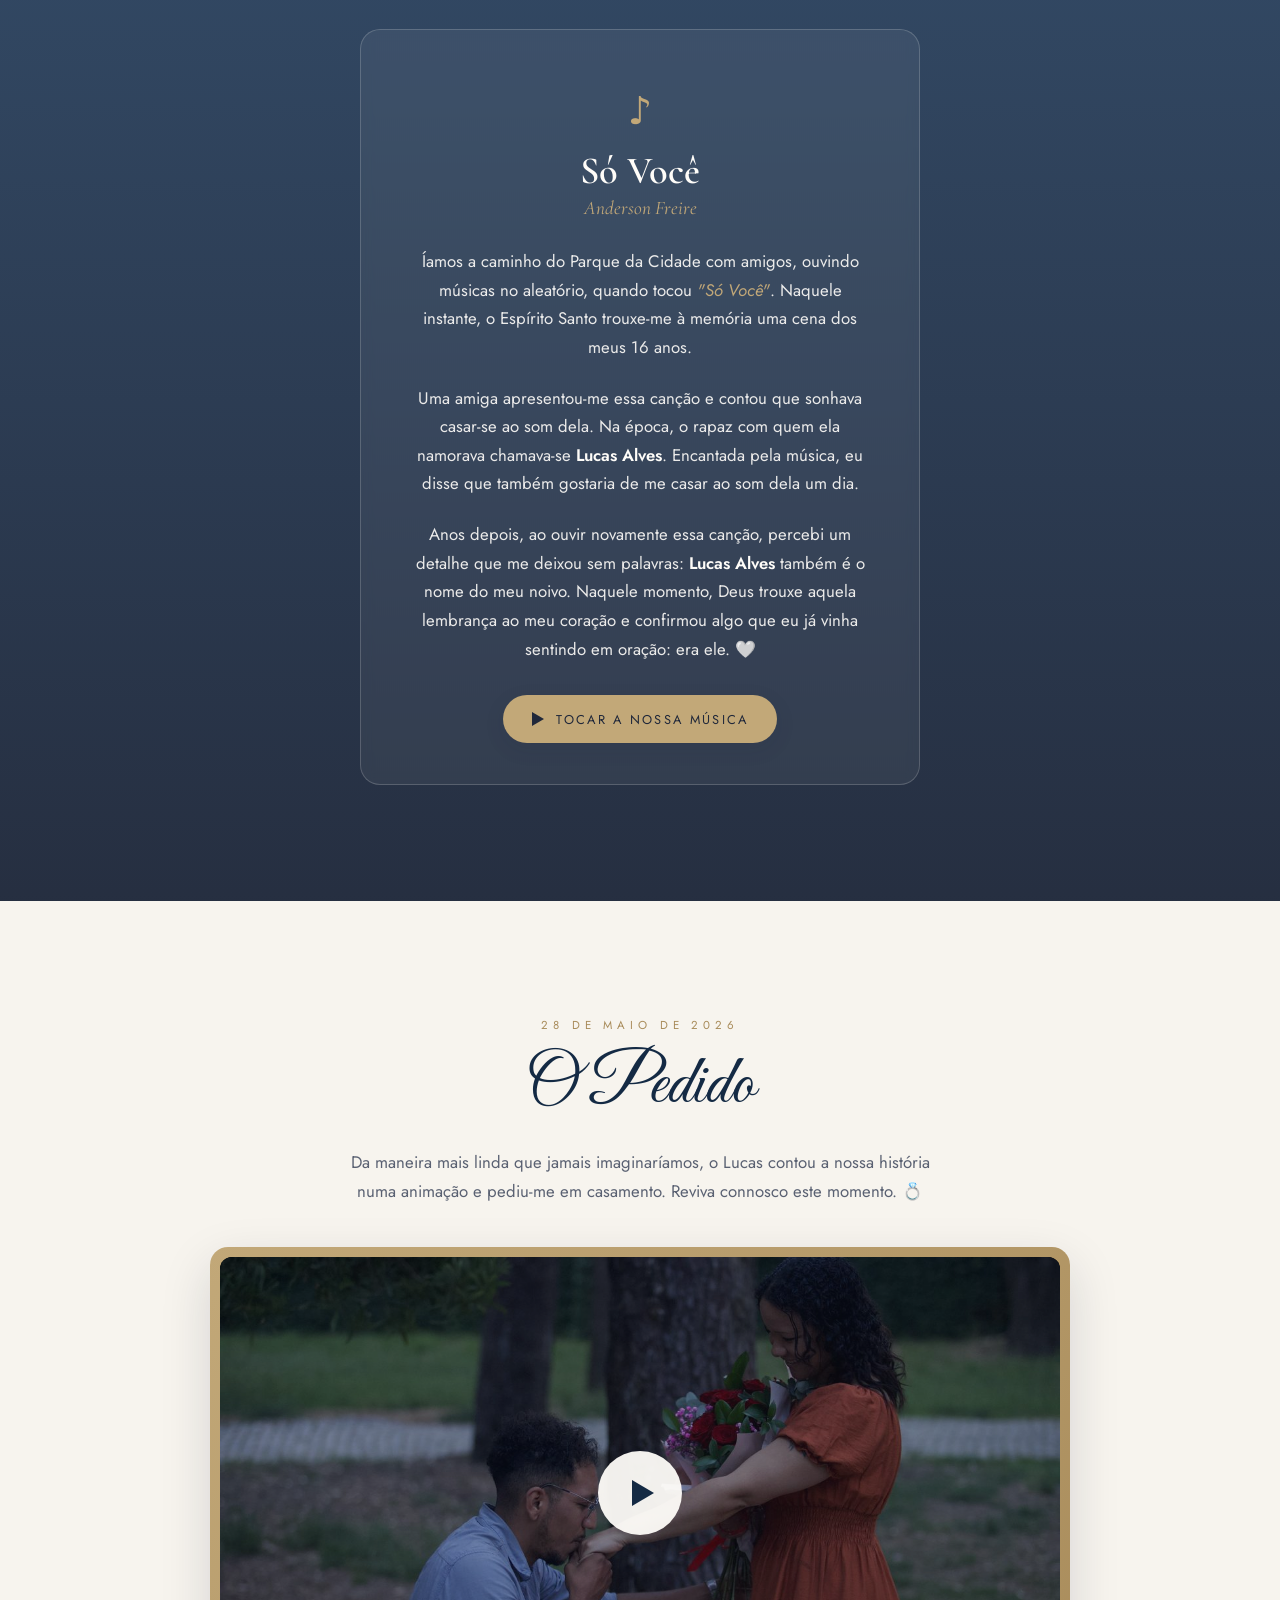
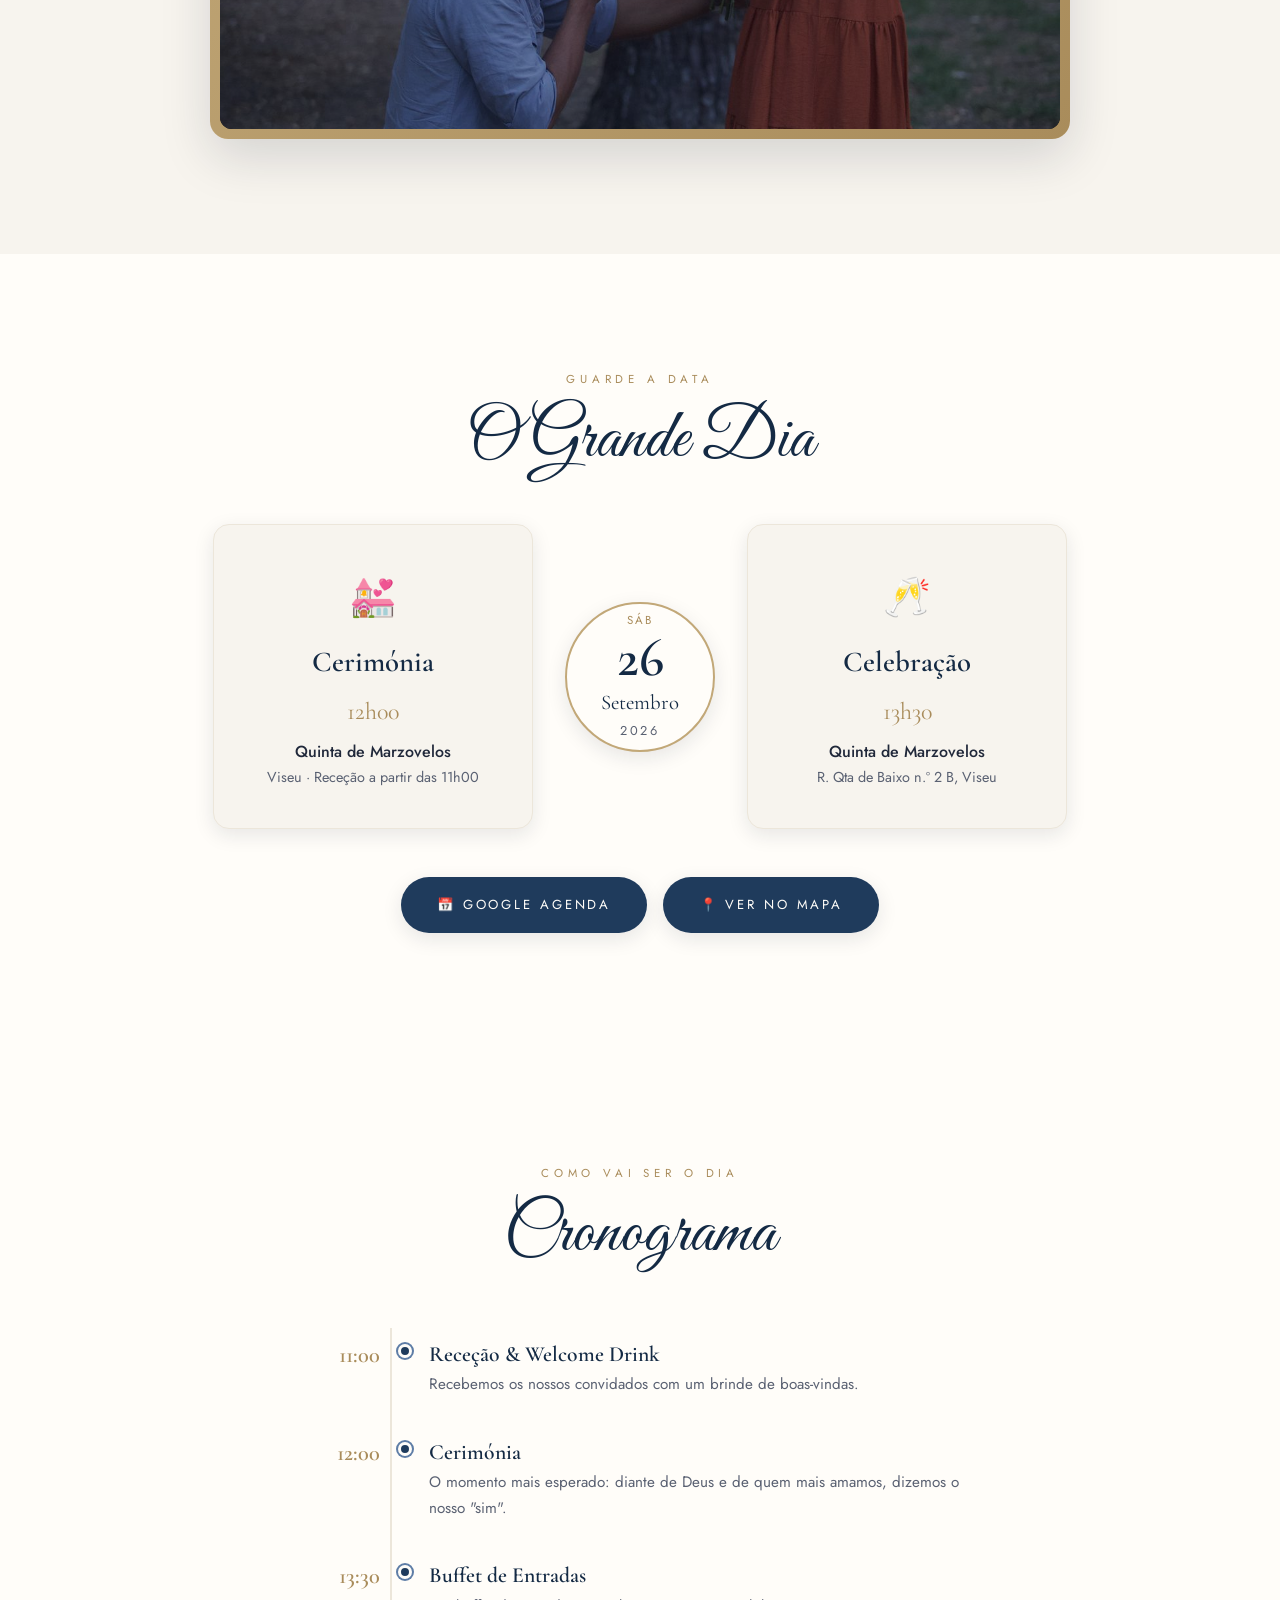
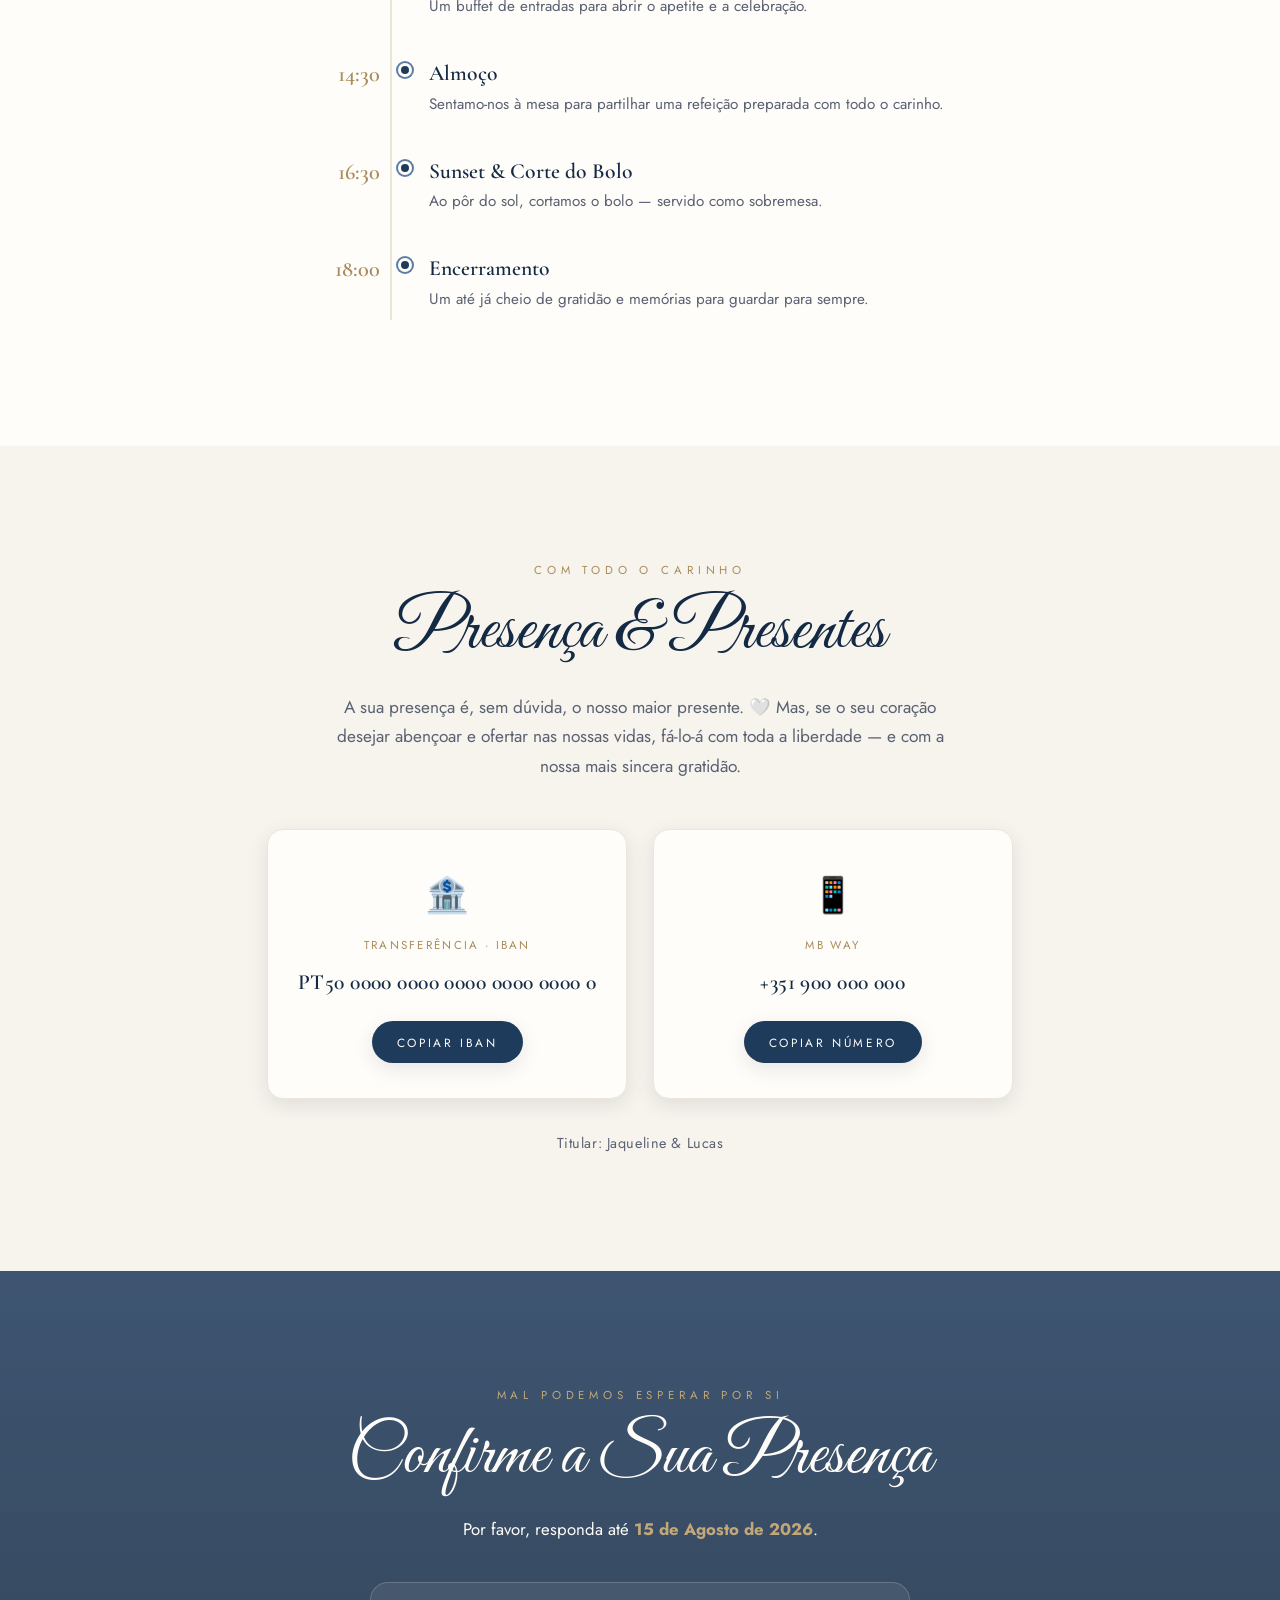
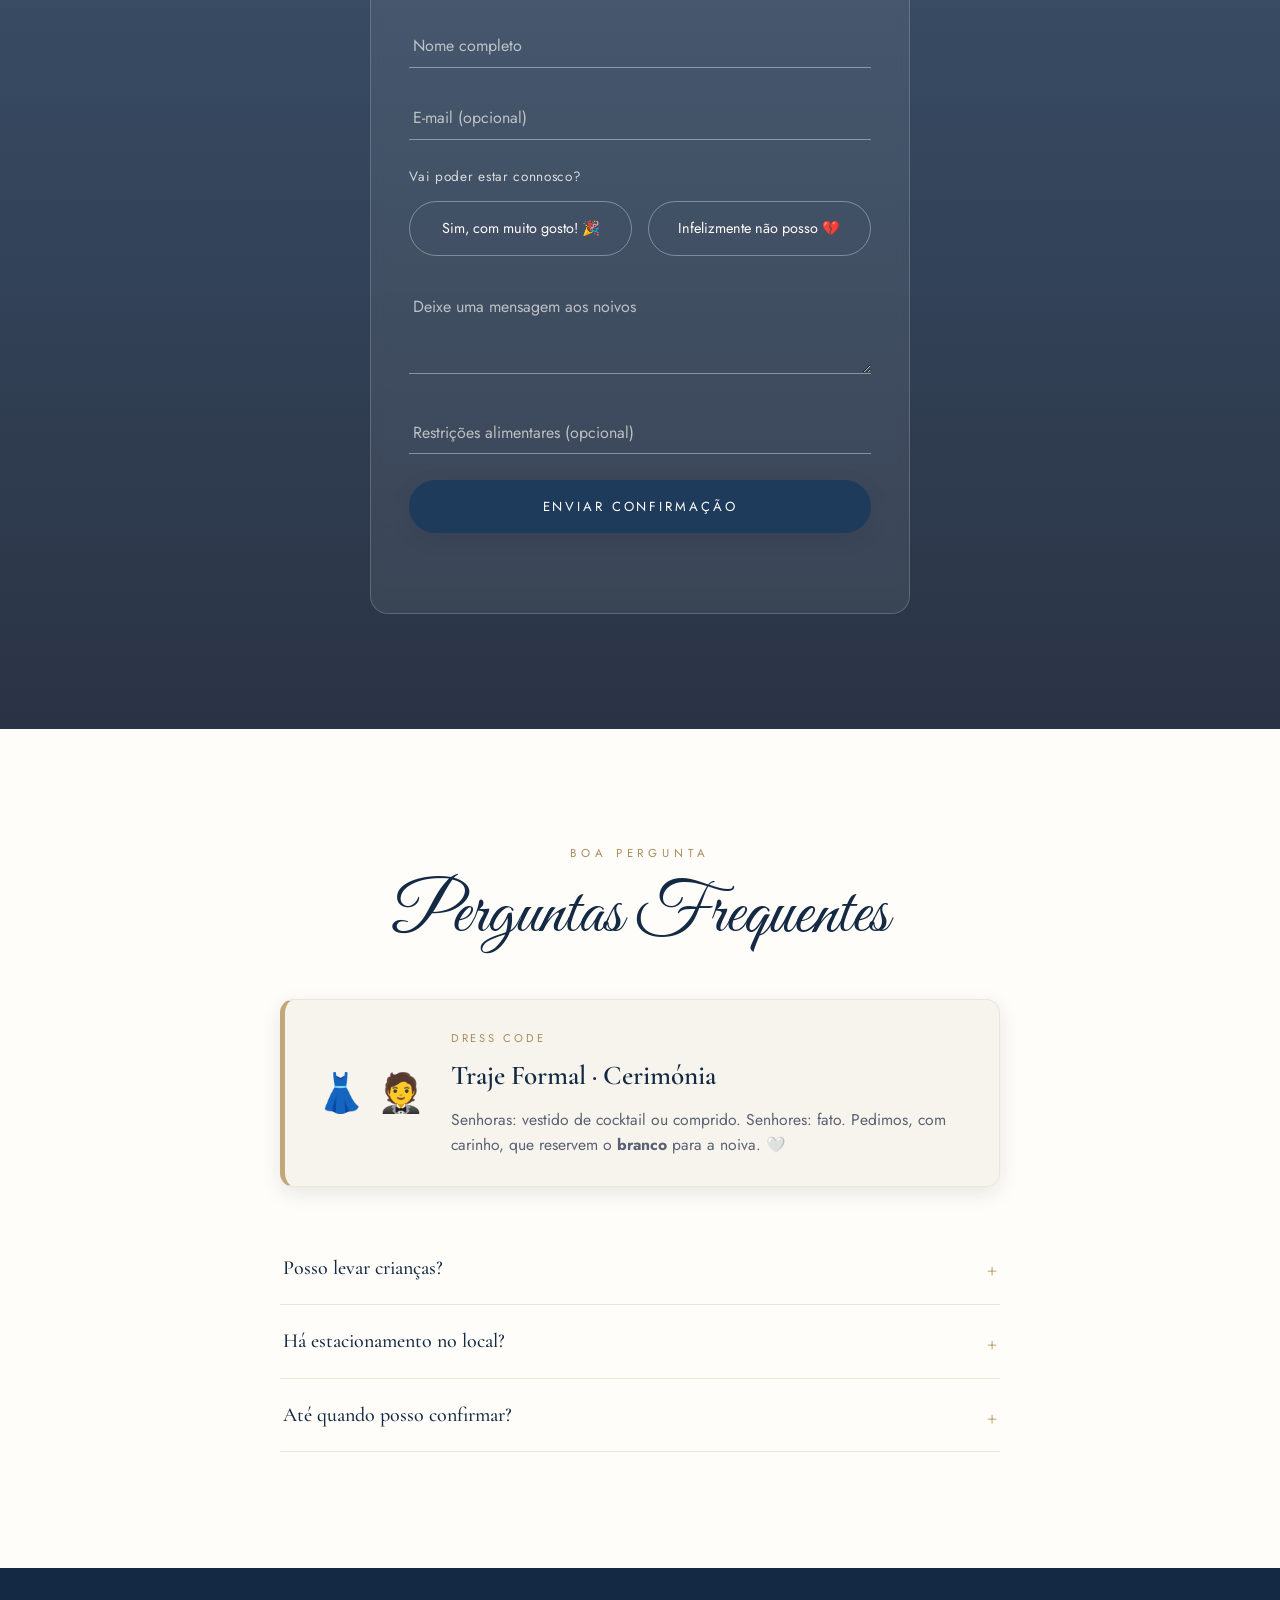
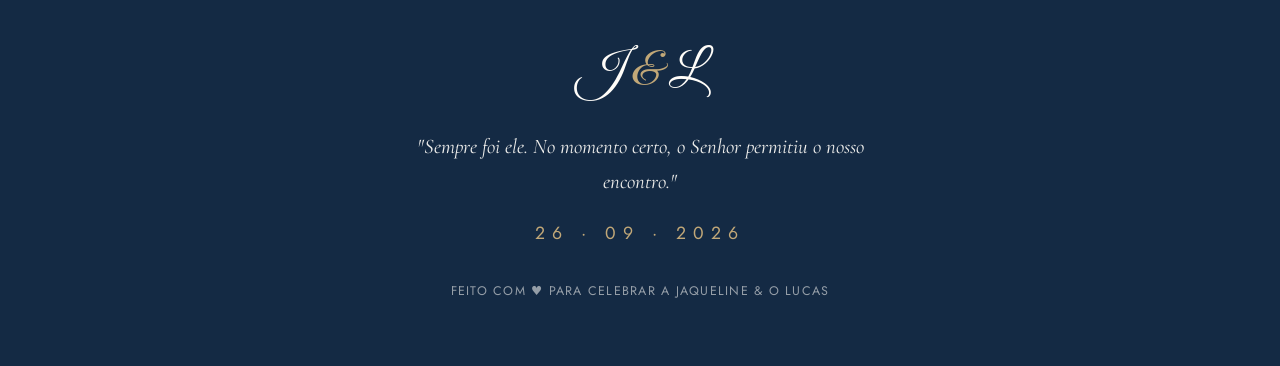
==== commit 2137952f: "Simplificar texto do botao da agenda (Google Agenda) para nao quebrar no mobile" ====
--- a/index.html
+++ b/index.html
@@ -236,7 +236,7 @@
         </article>
       </div>
       <div class="event__actions reveal-up">
-        <a class="btn btn--solid" id="gcalBtn" href="#" target="_blank" rel="noopener">📅 Adicionar ao Google Agenda</a>
+        <a class="btn btn--solid" id="gcalBtn" href="#" target="_blank" rel="noopener">📅 Google Agenda</a>
         <a class="btn btn--solid" href="https://maps.google.com/?q=Quinta+de+Marzovelos,+R.+Qta+de+Baixo+2B,+3510-014+Viseu" target="_blank" rel="noopener">📍 Ver no mapa</a>
       </div>
     </div>
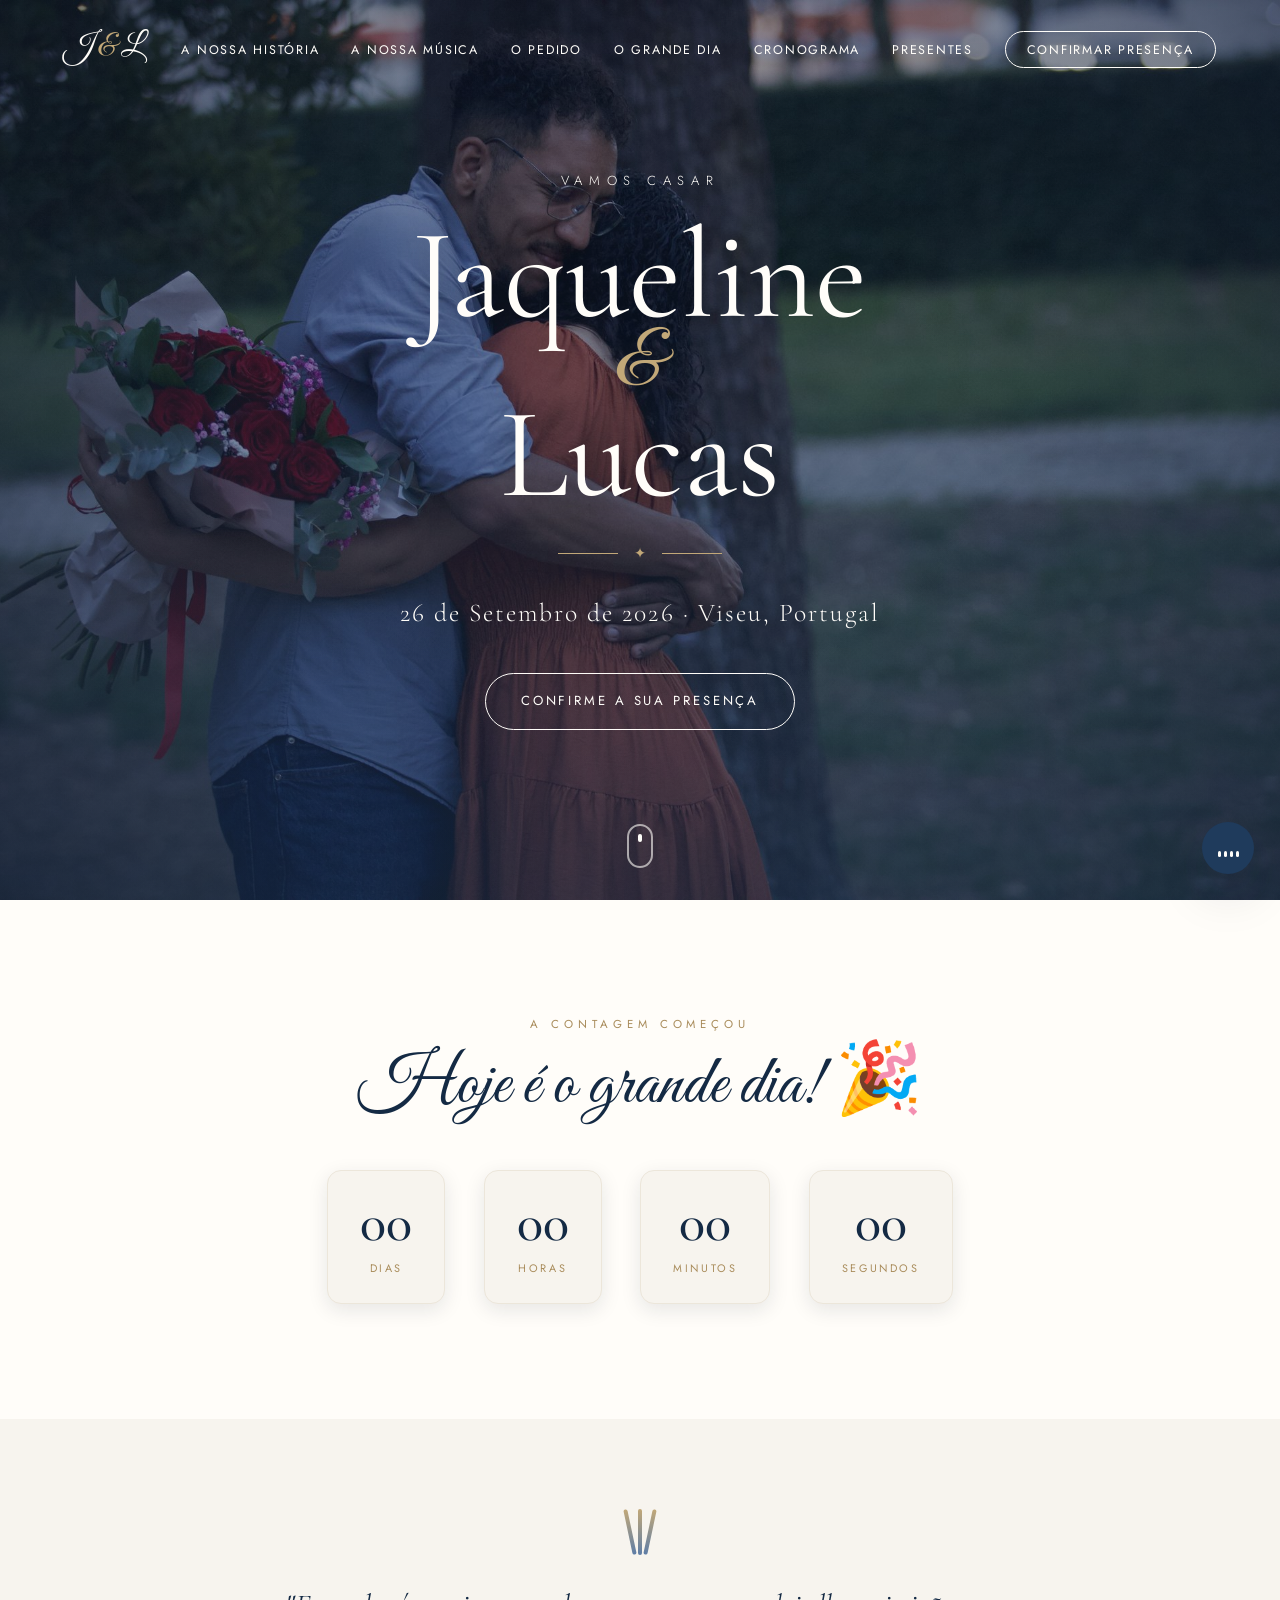
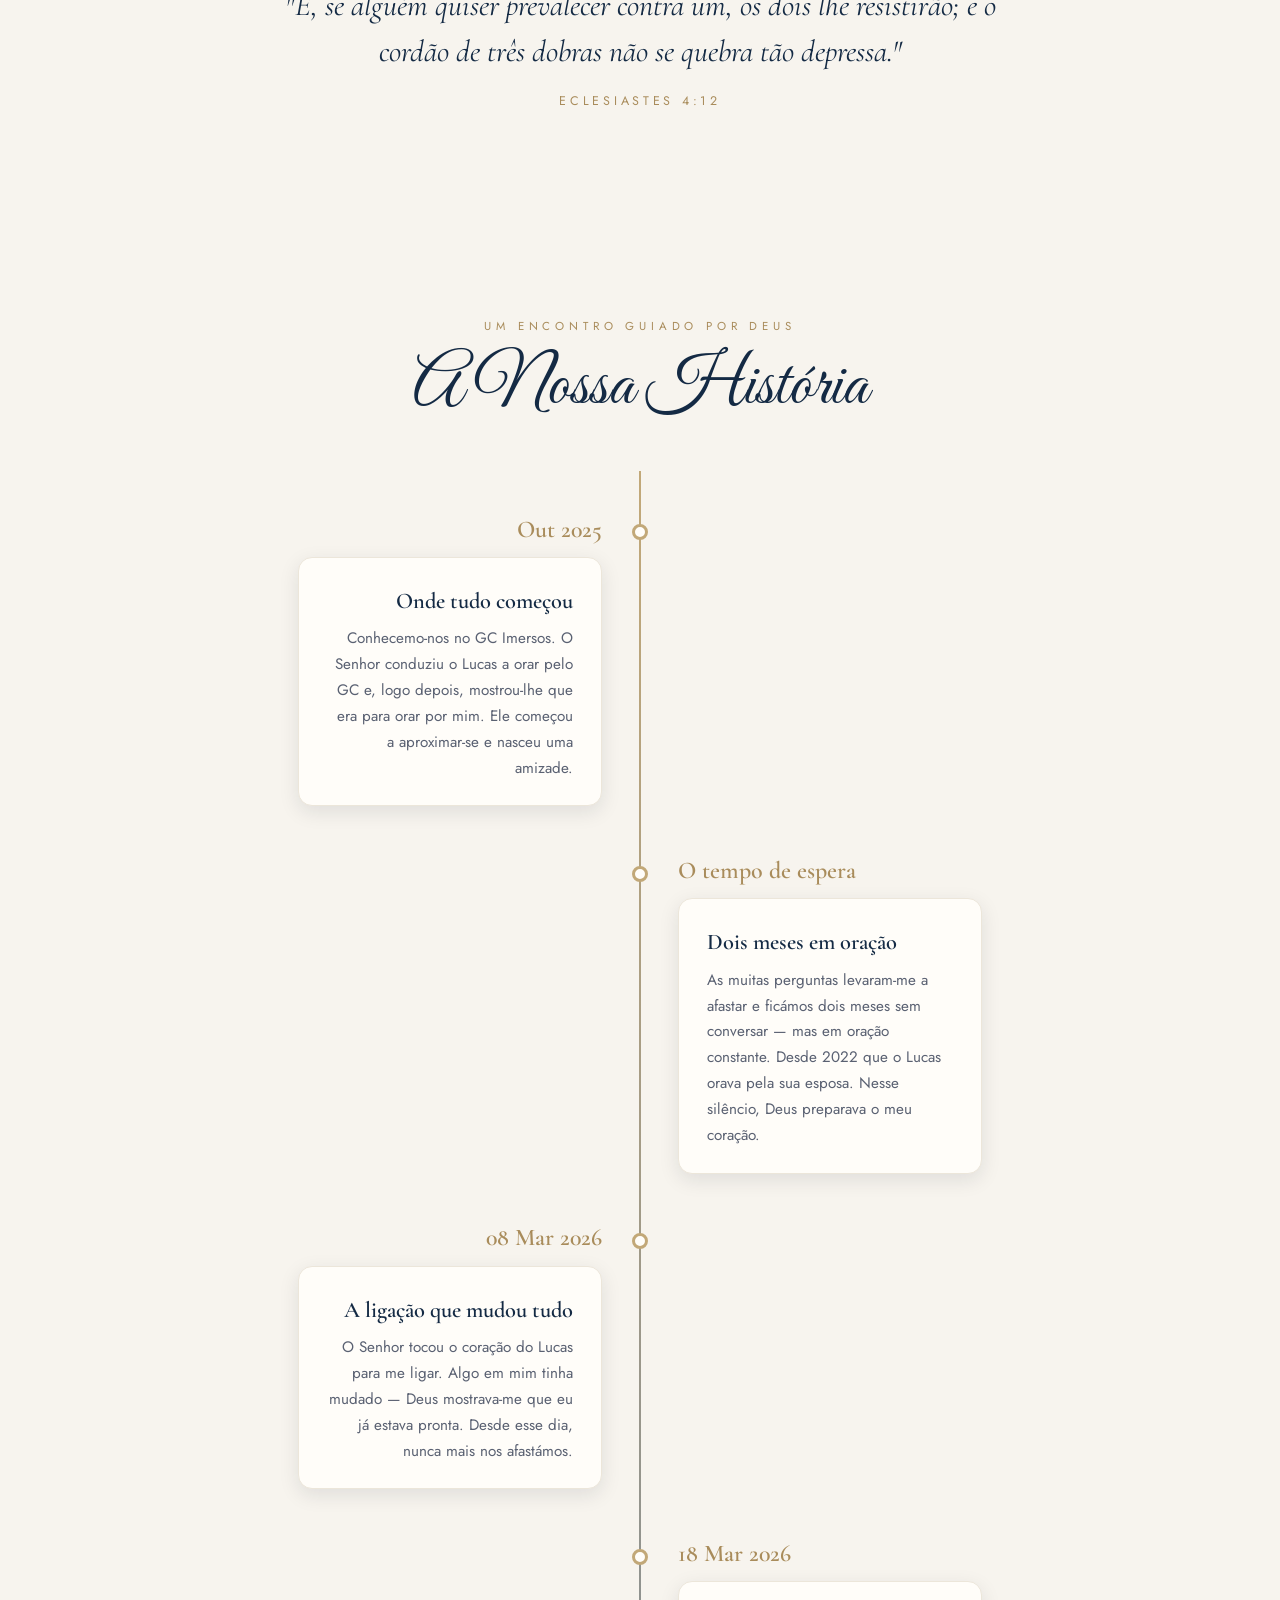
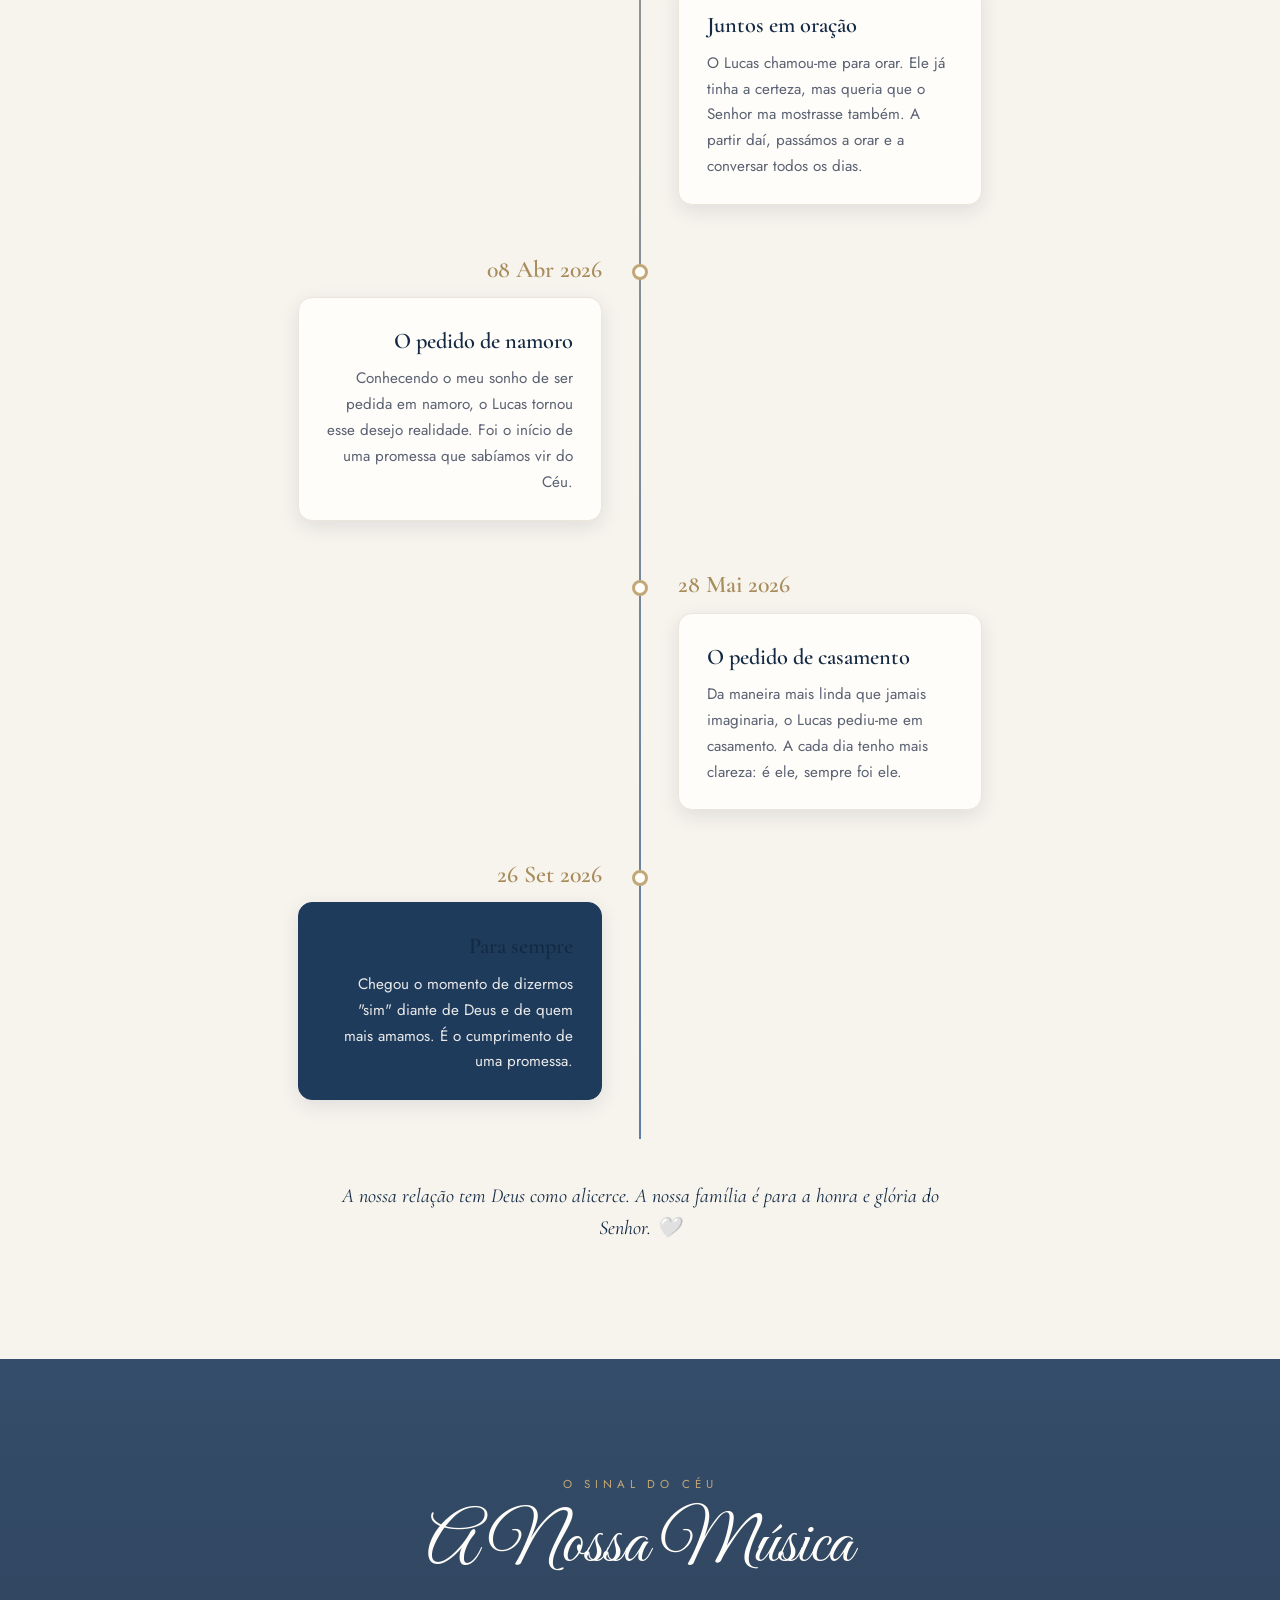
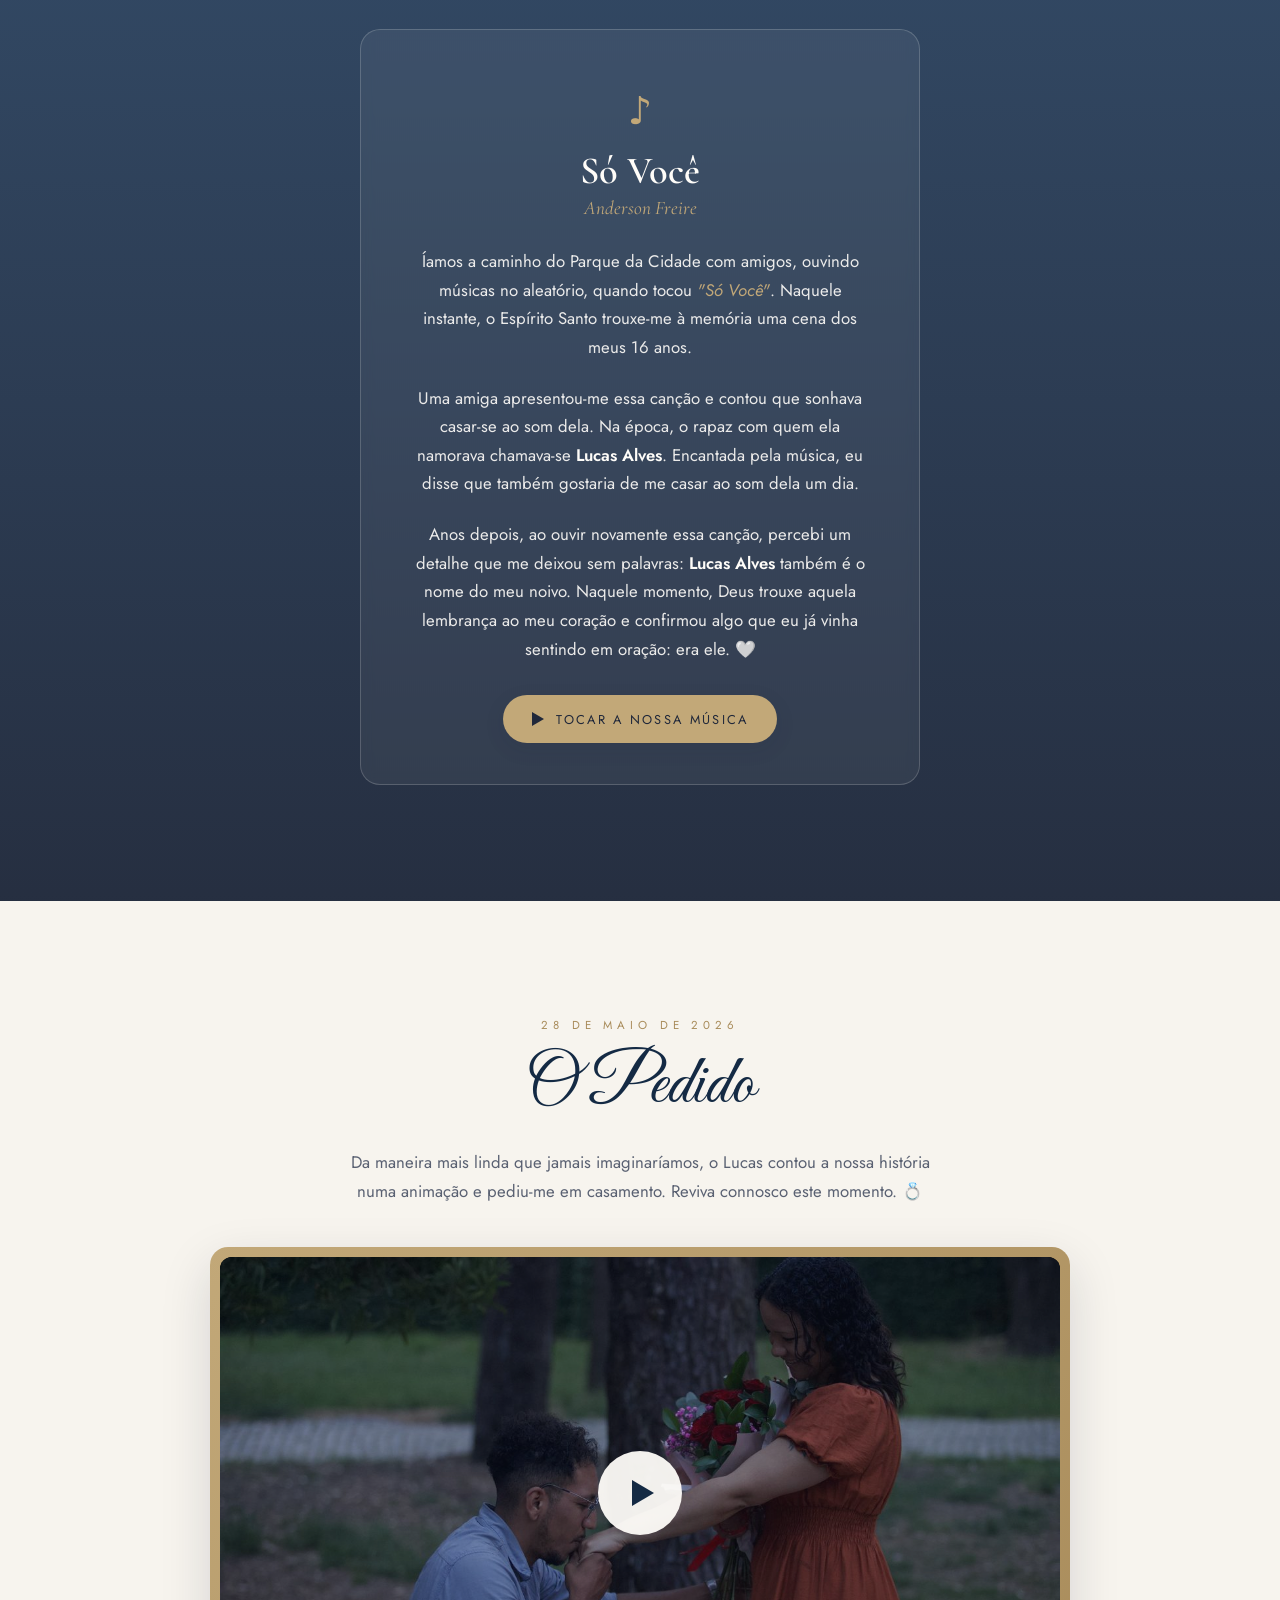
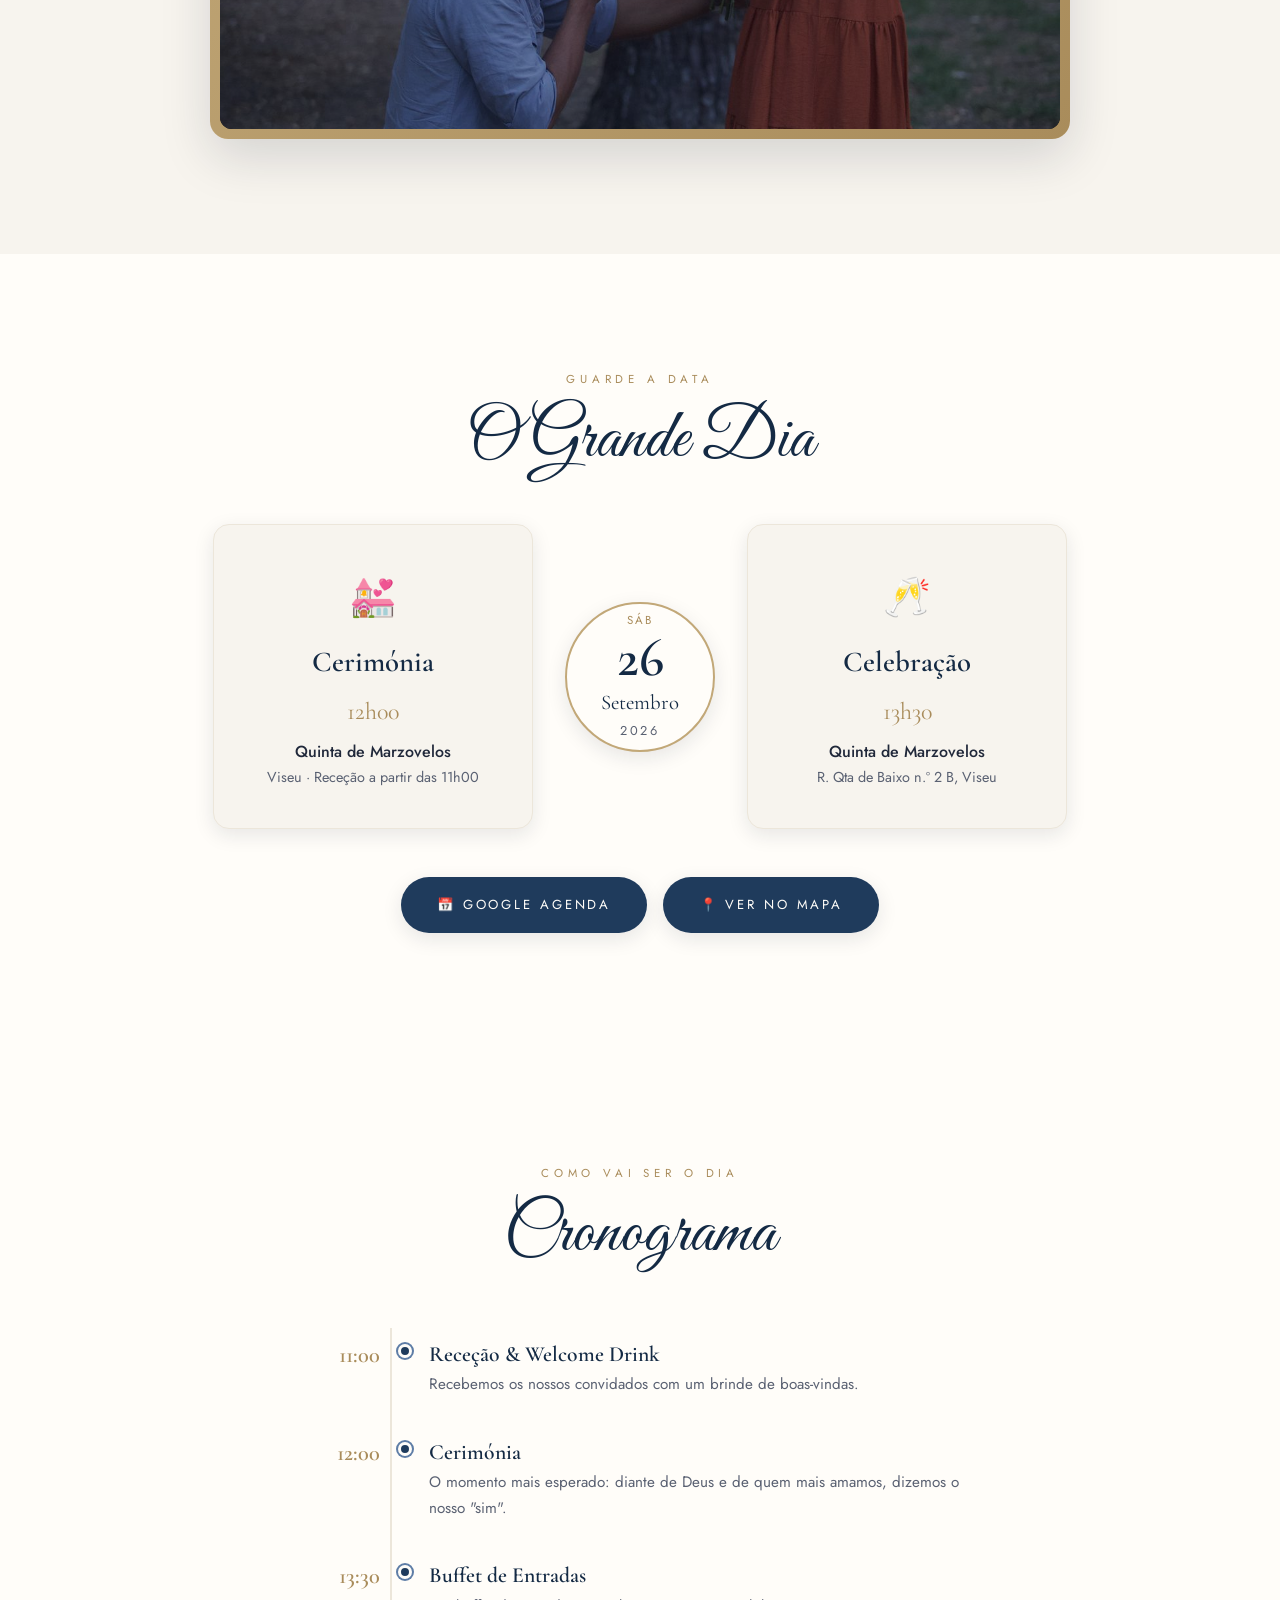
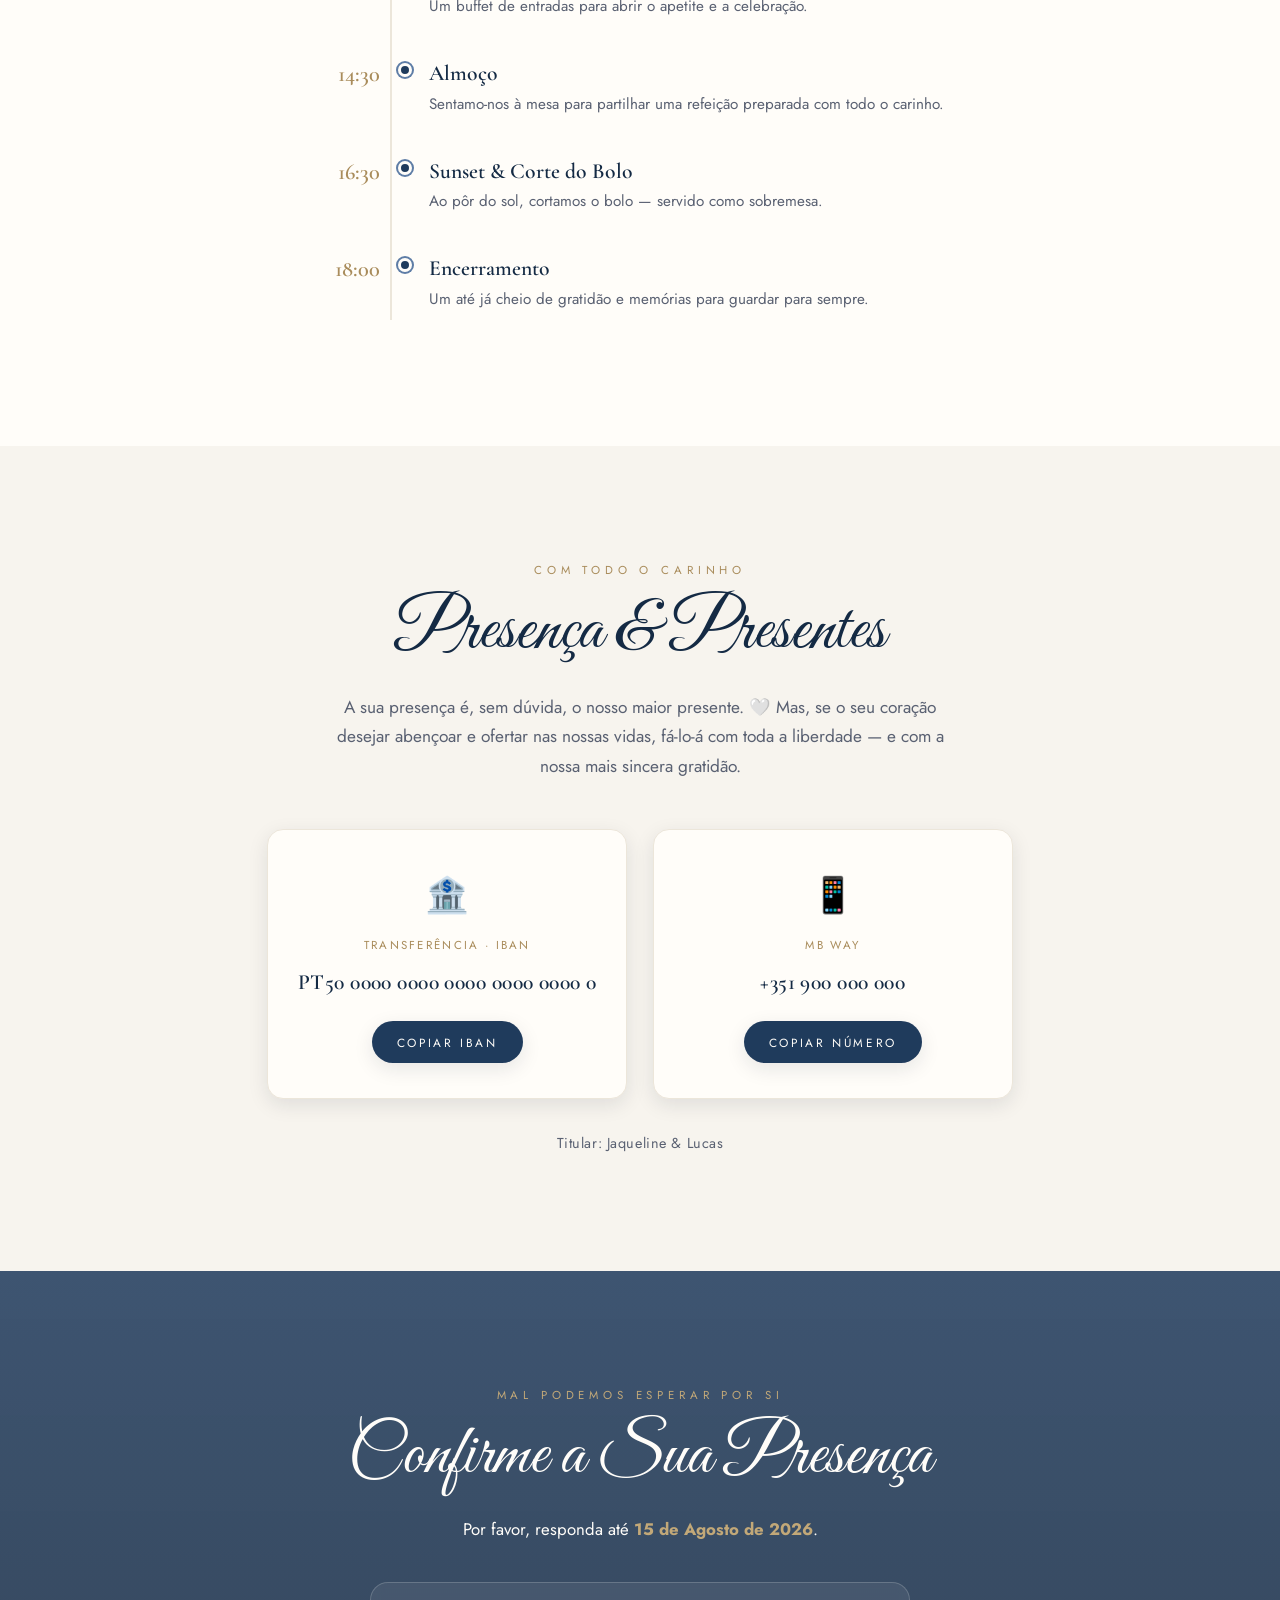
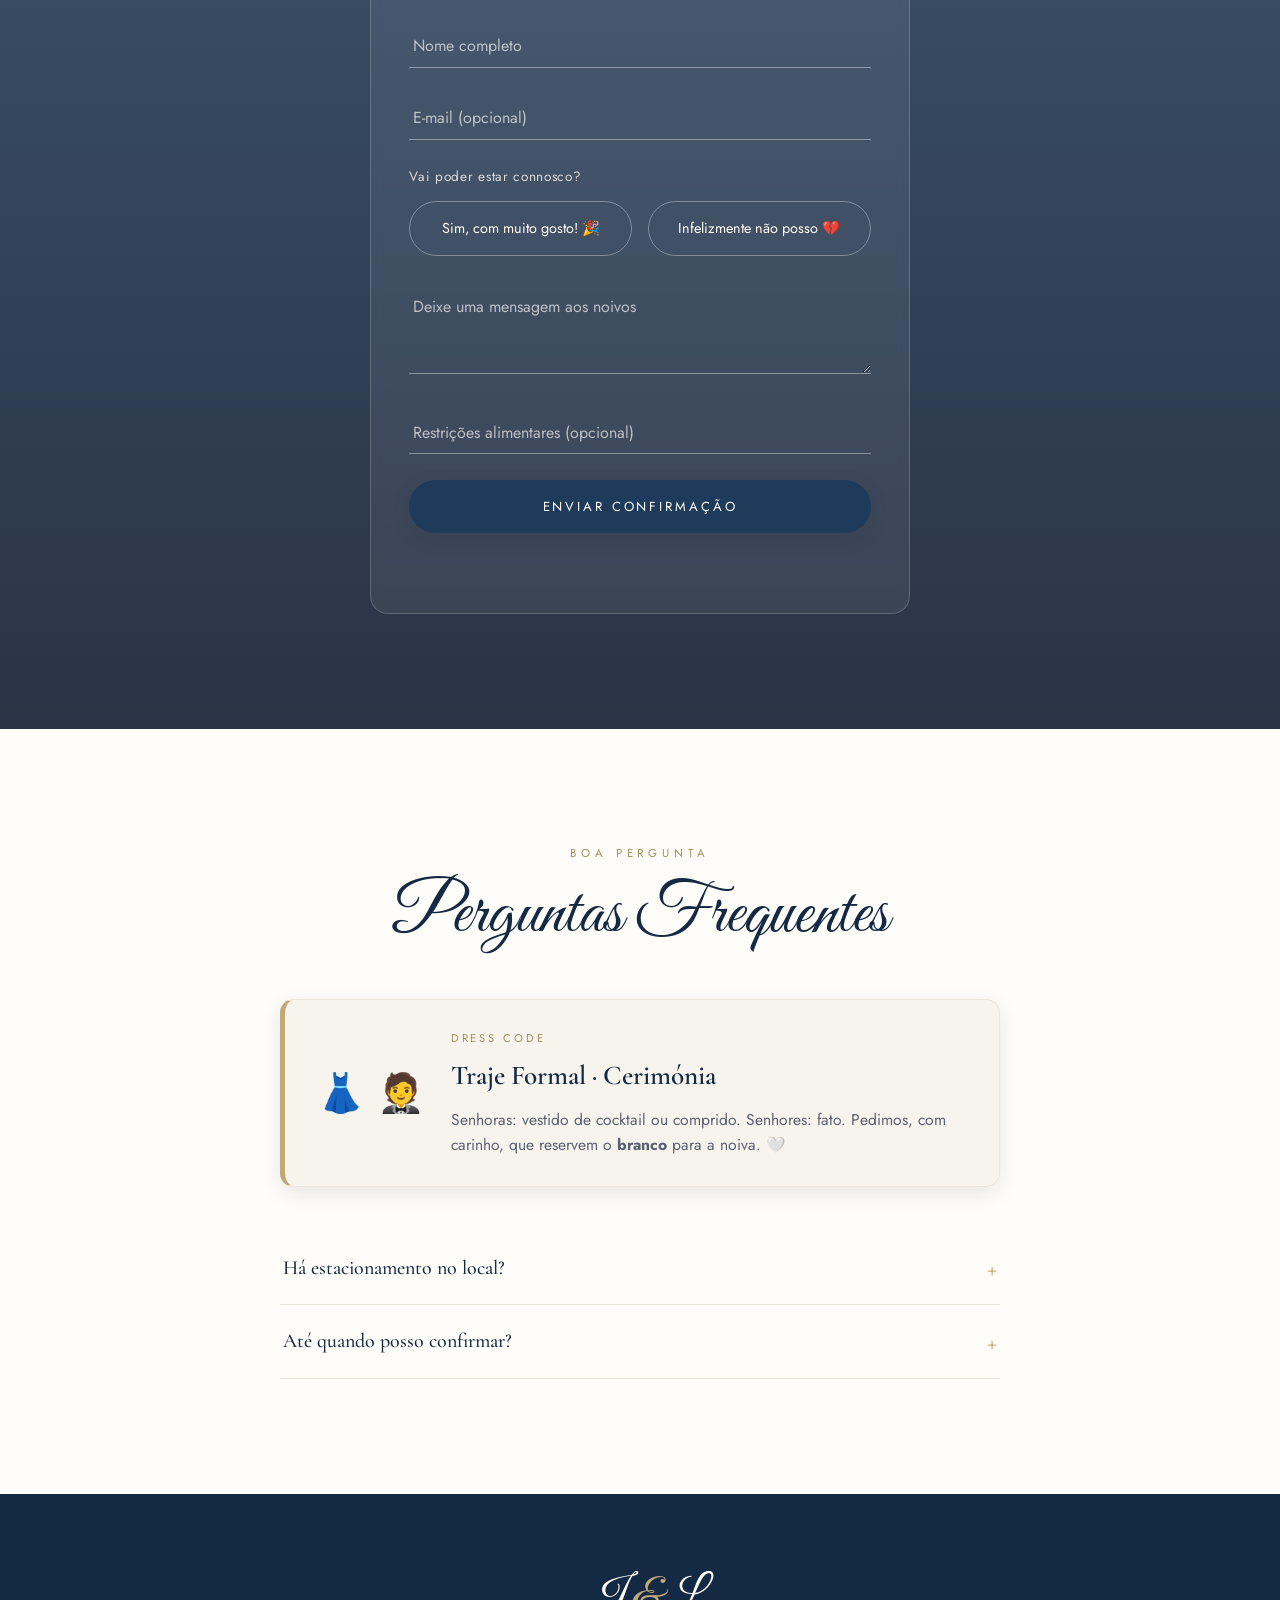
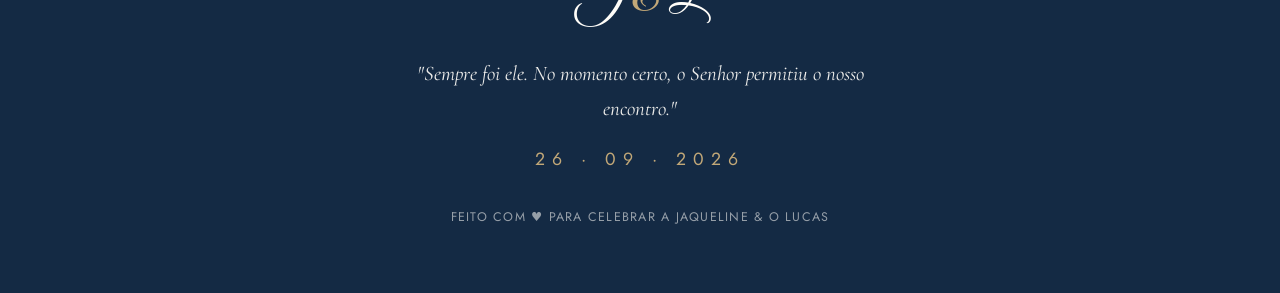
==== commit 3a1b2635: "Remover pergunta sobre criancas das FAQ" ====
--- a/index.html
+++ b/index.html
@@ -339,7 +339,6 @@
       </div>
 
       <div class="faq__list" id="faqList">
-        <div class="faq__item reveal-up"><button class="faq__q">Posso levar crianças?<span>+</span></button><div class="faq__a"><p>Adoramos os mais pequenos! Indique-nos quantas crianças virão no formulário de confirmação, para prepararmos tudo com carinho.</p></div></div>
         <div class="faq__item reveal-up"><button class="faq__q">Há estacionamento no local?<span>+</span></button><div class="faq__a"><p>Sim, a Quinta de Marzovelos dispõe de estacionamento gratuito para todos os convidados.</p></div></div>
         <div class="faq__item reveal-up"><button class="faq__q">Até quando posso confirmar?<span>+</span></button><div class="faq__a"><p>Pedimos que confirme a sua presença até 15 de Agosto de 2026, para garantirmos que tudo corre na perfeição.</p></div></div>
       </div>
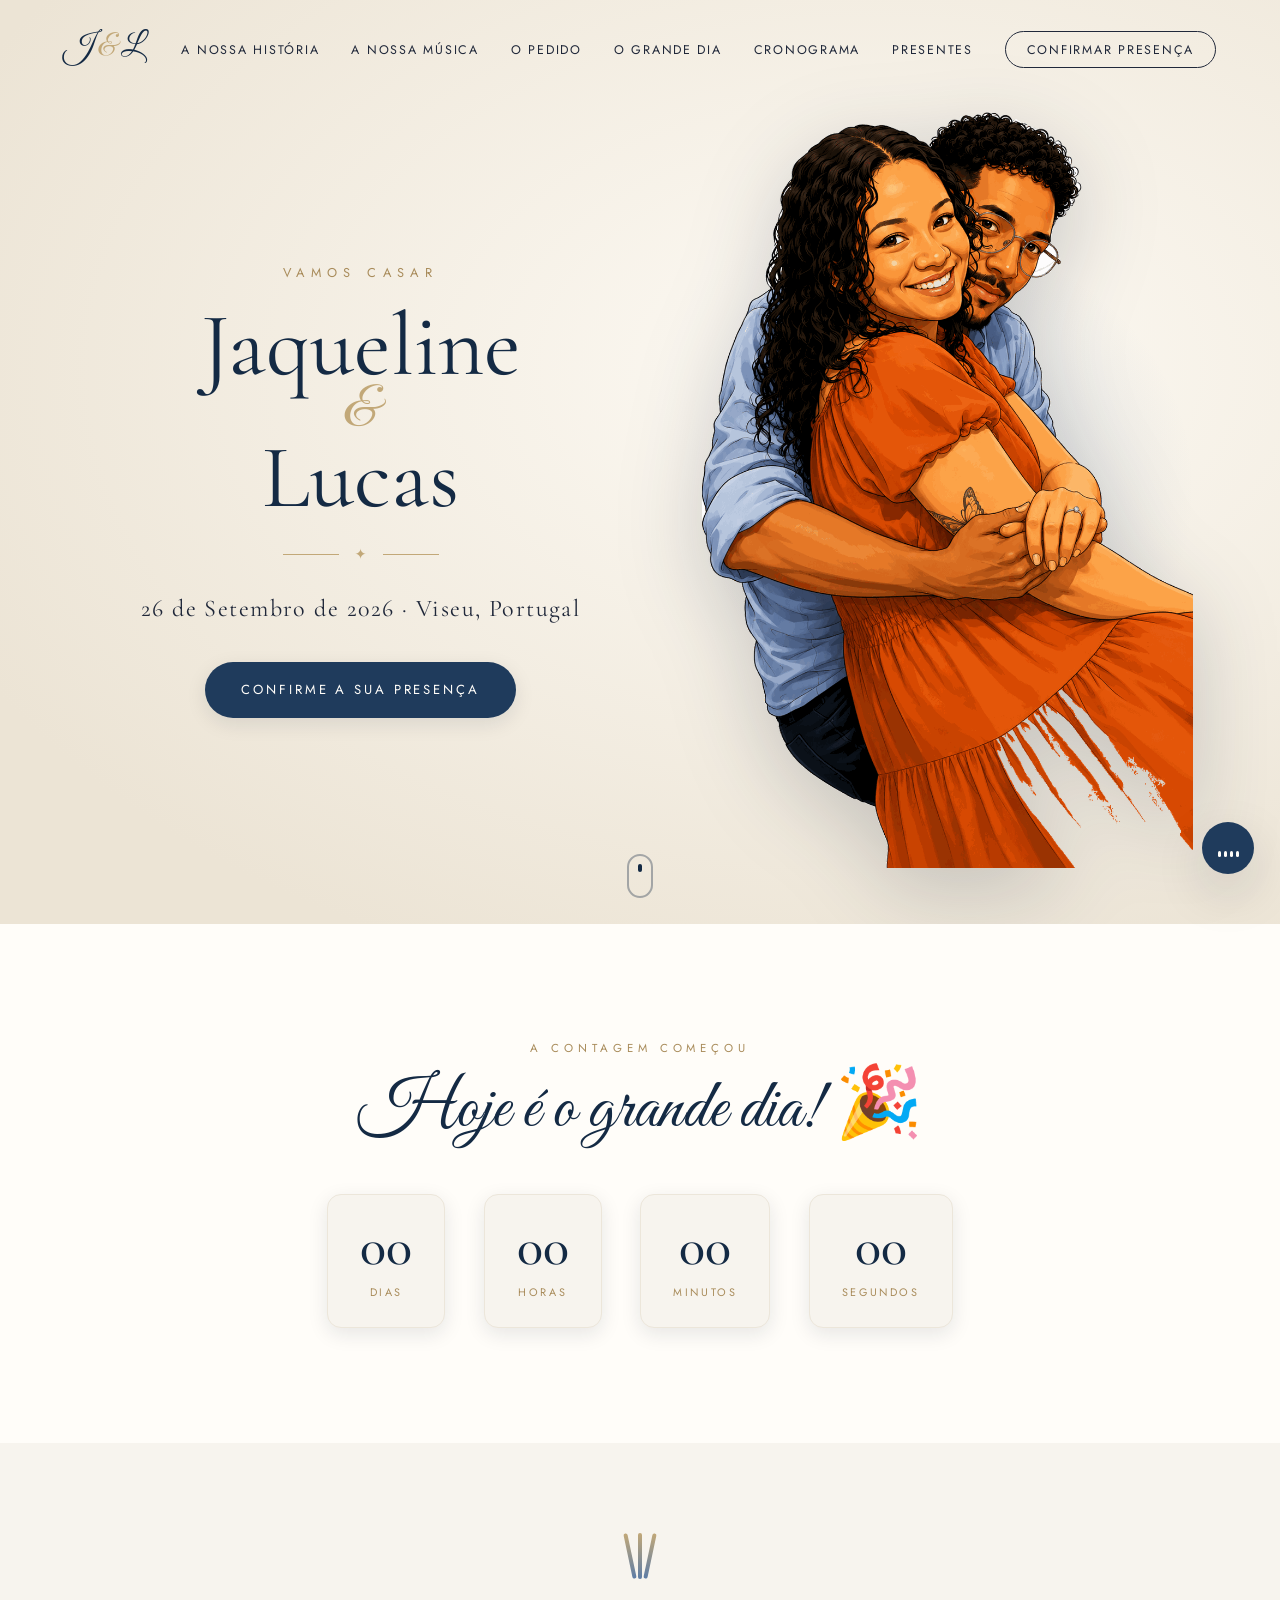
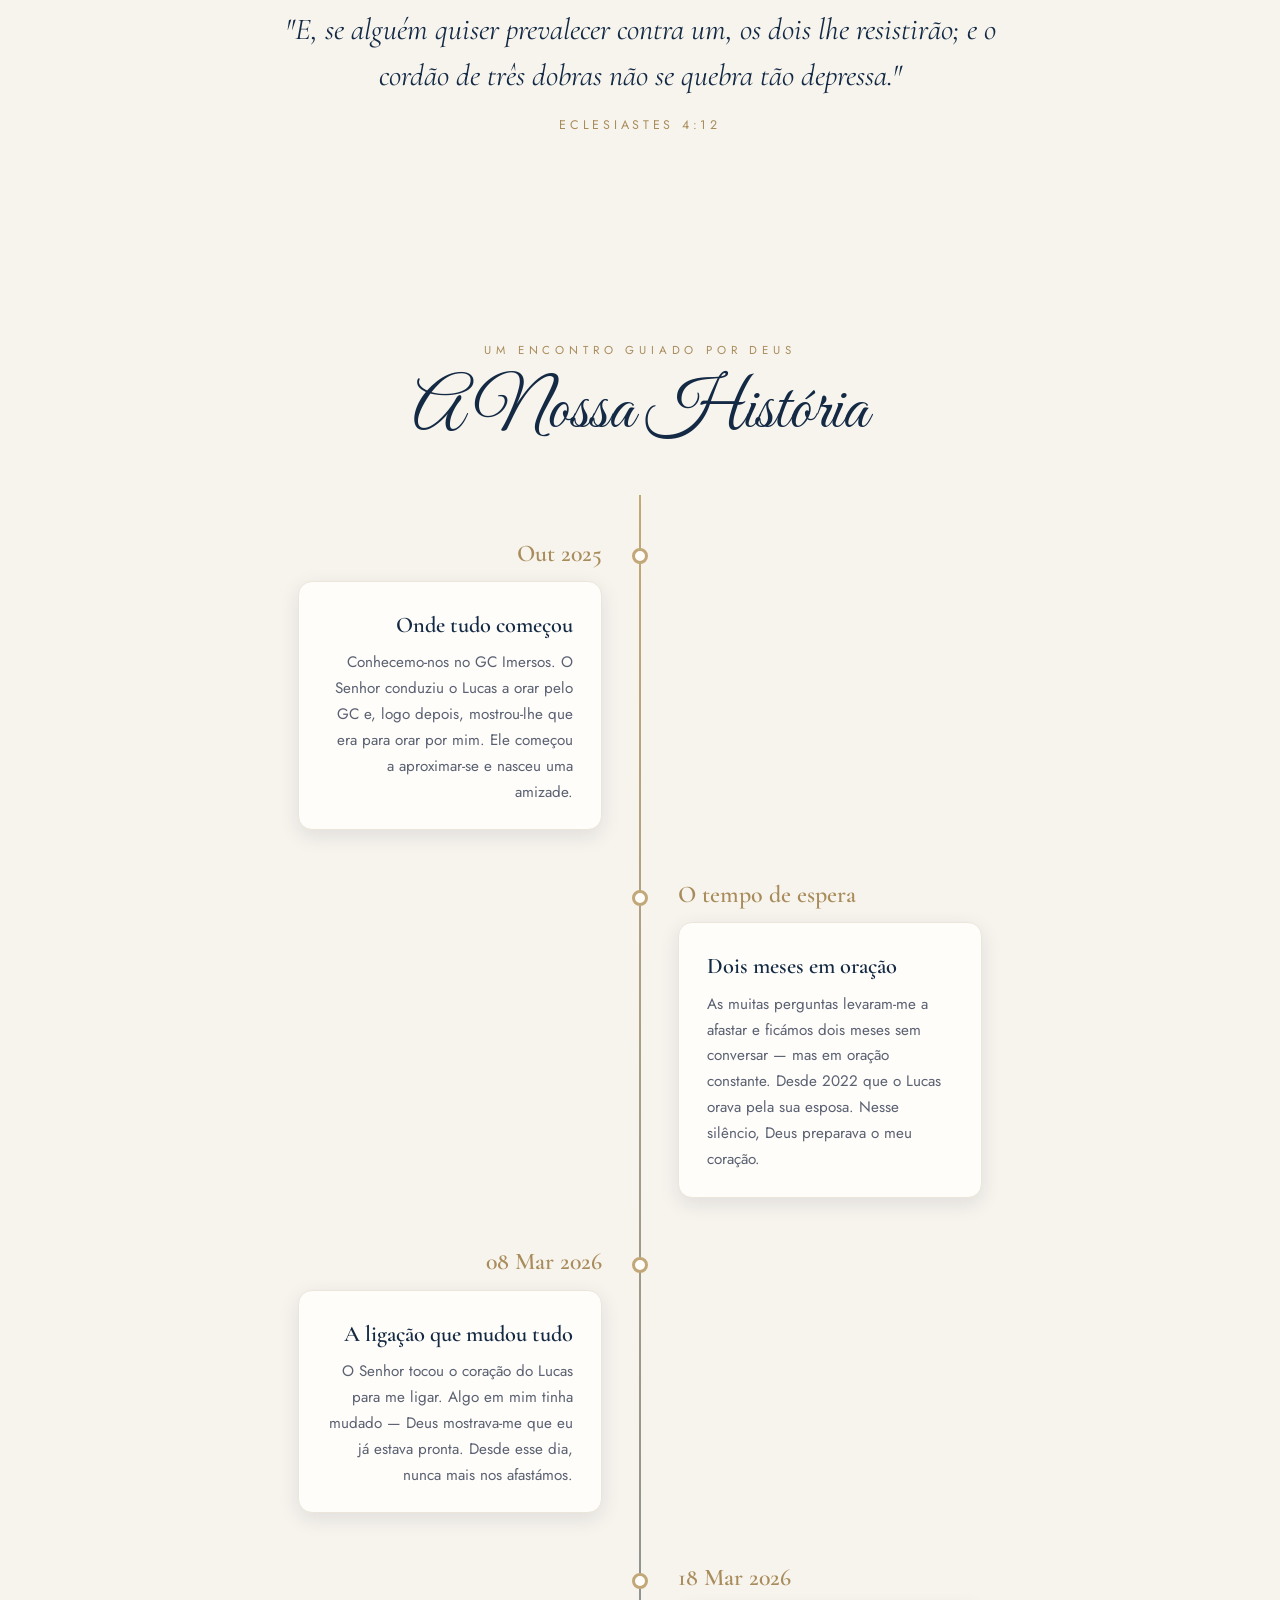
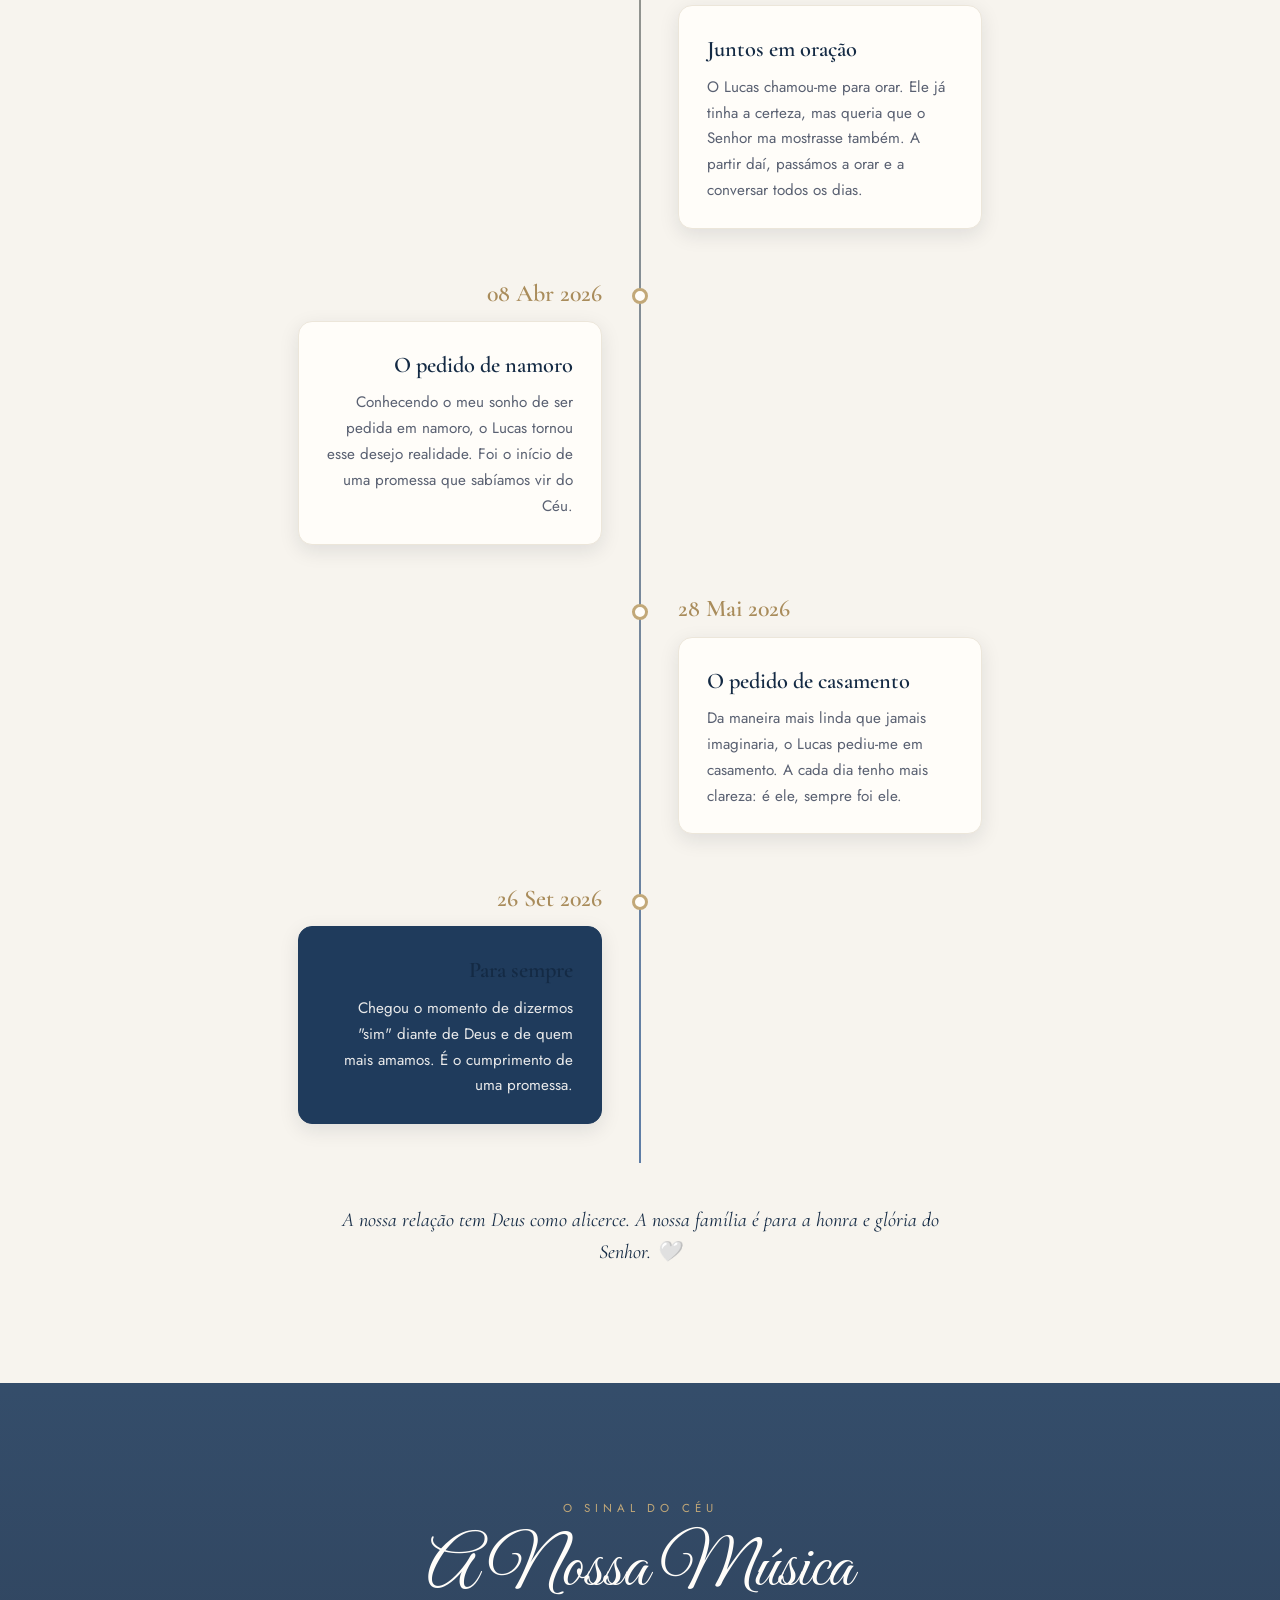
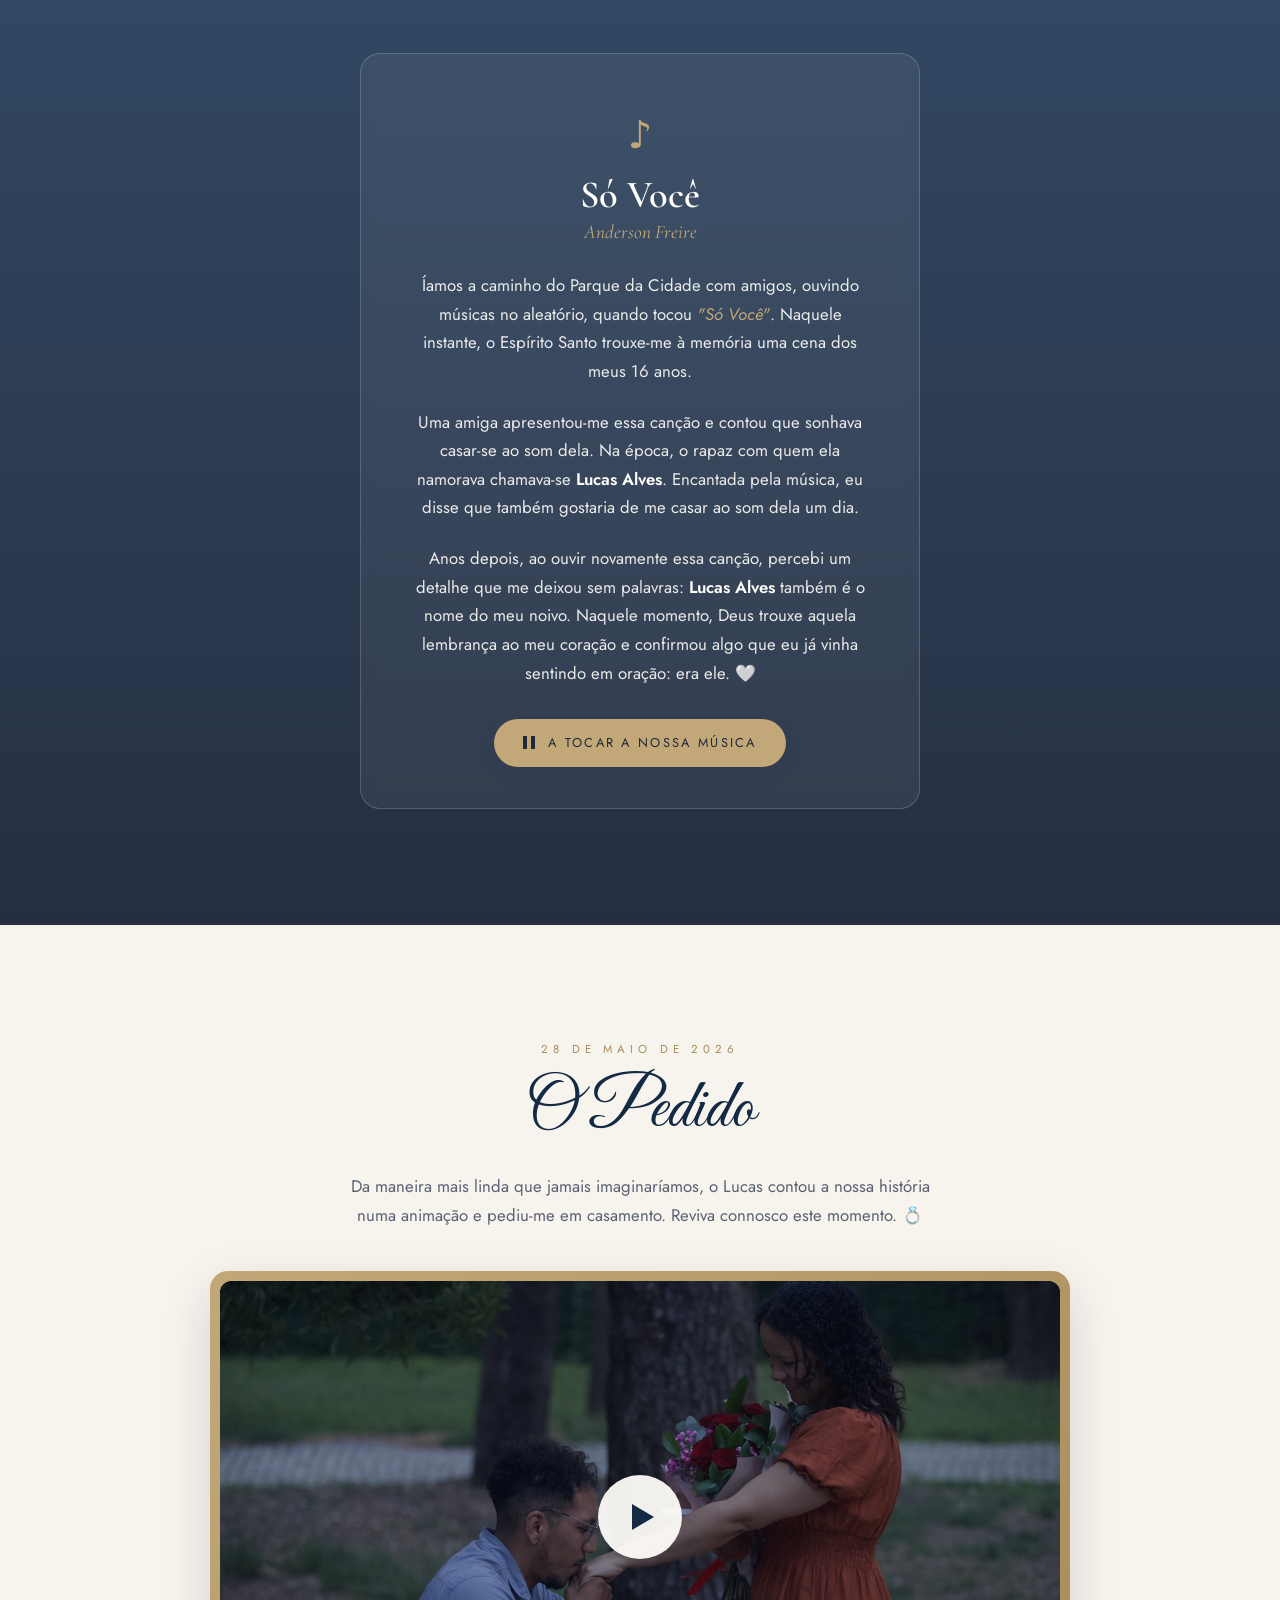
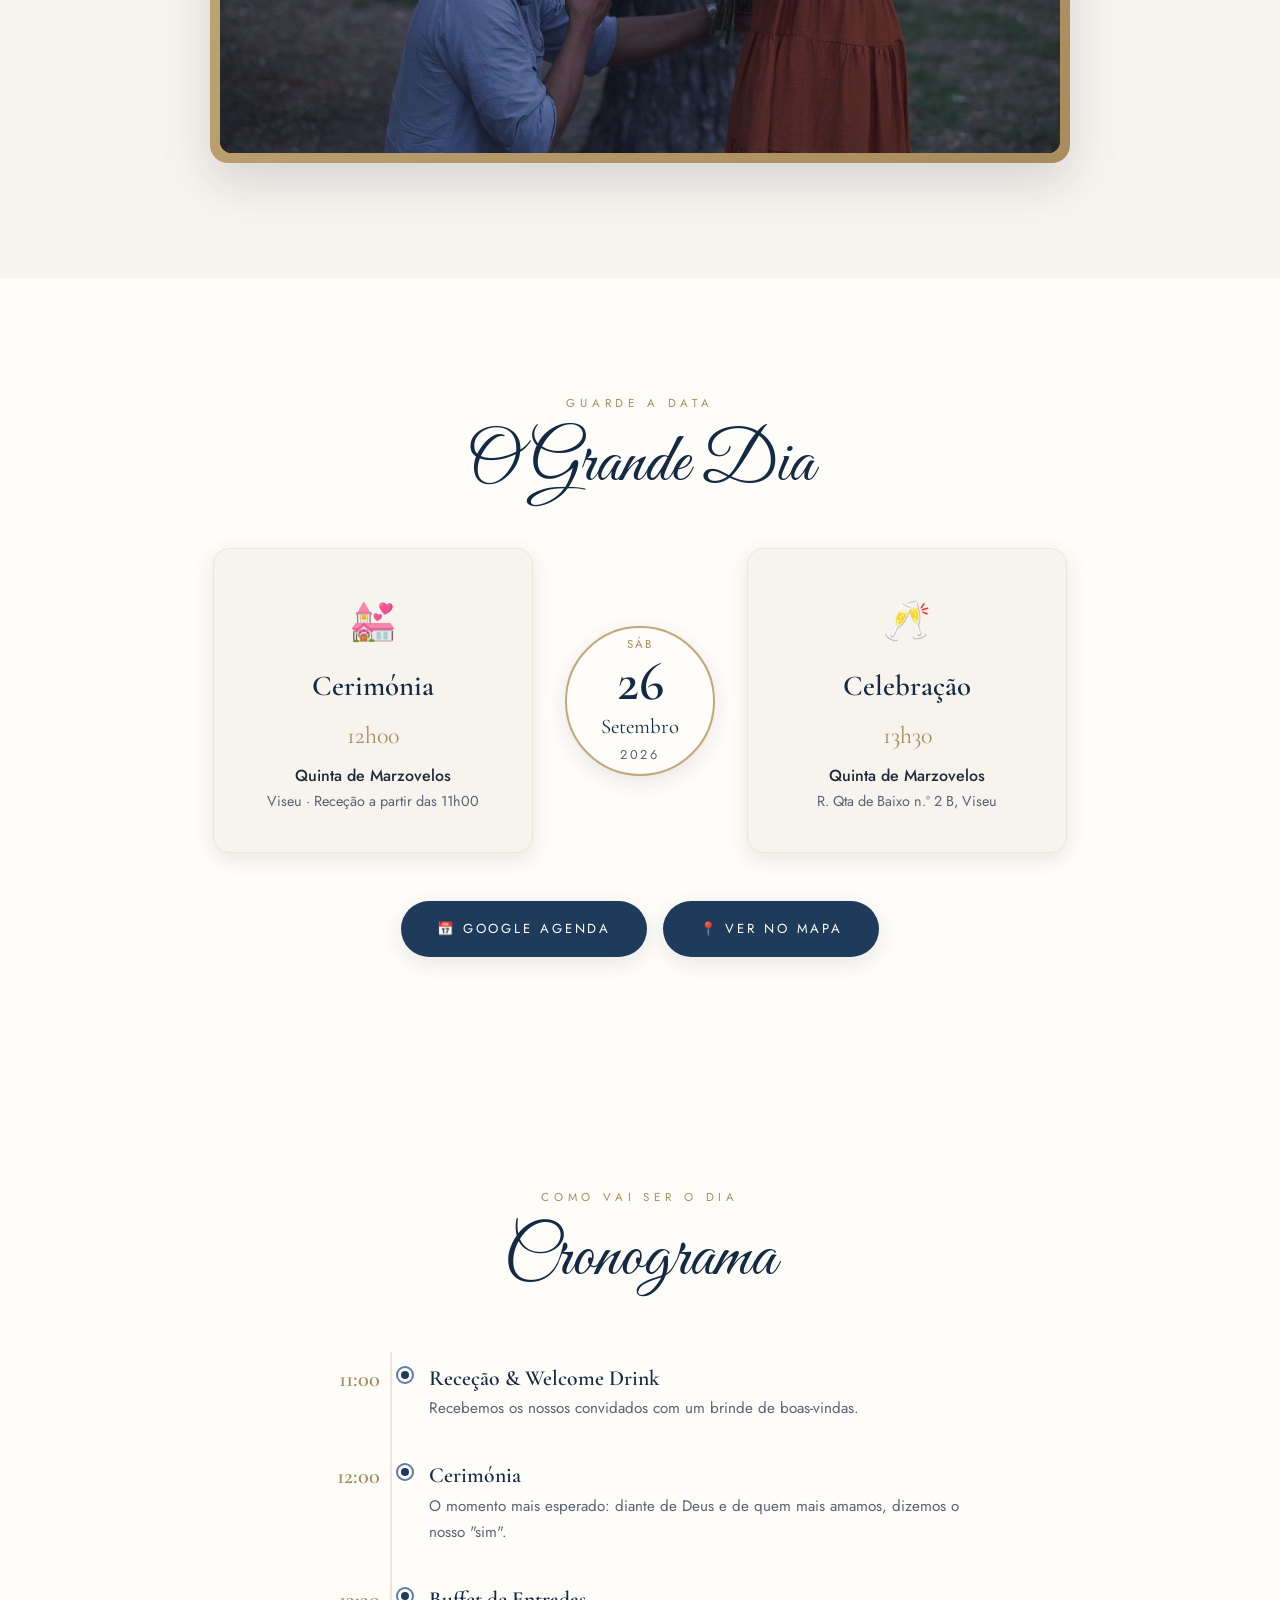
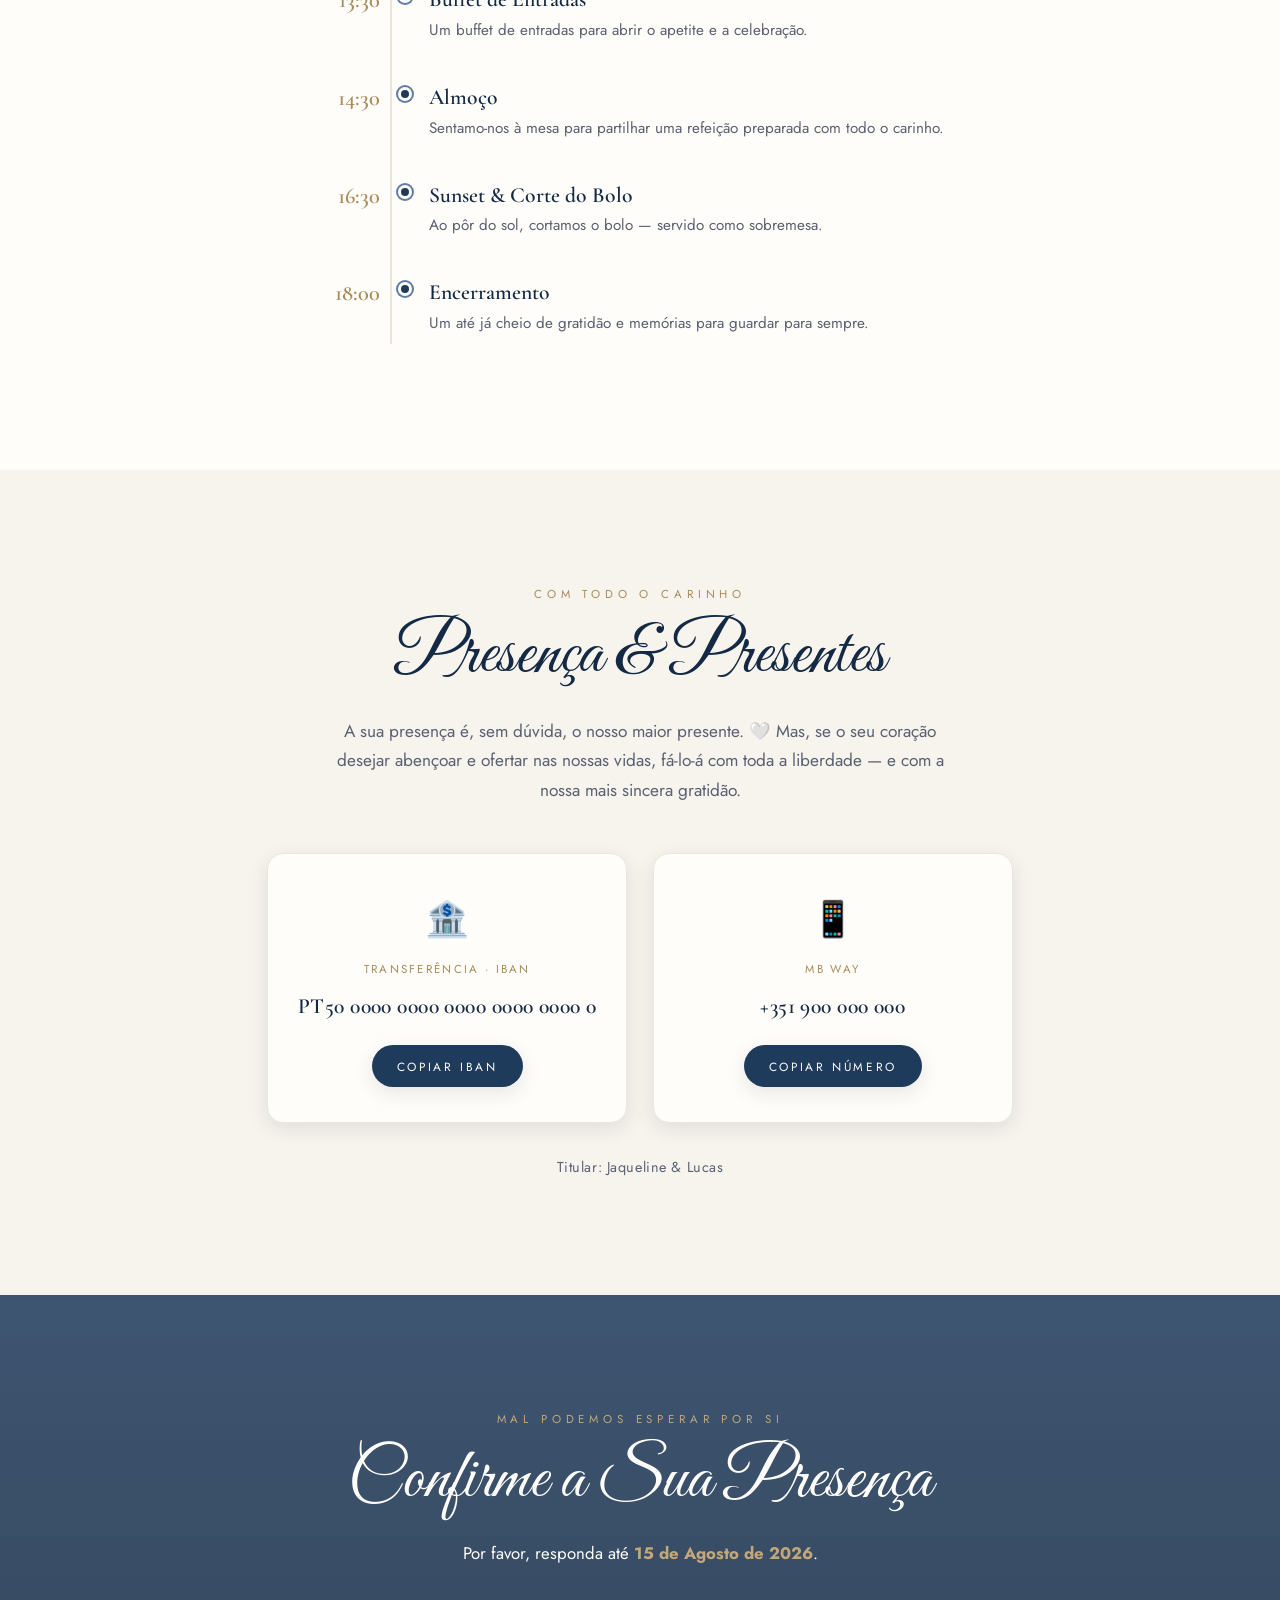
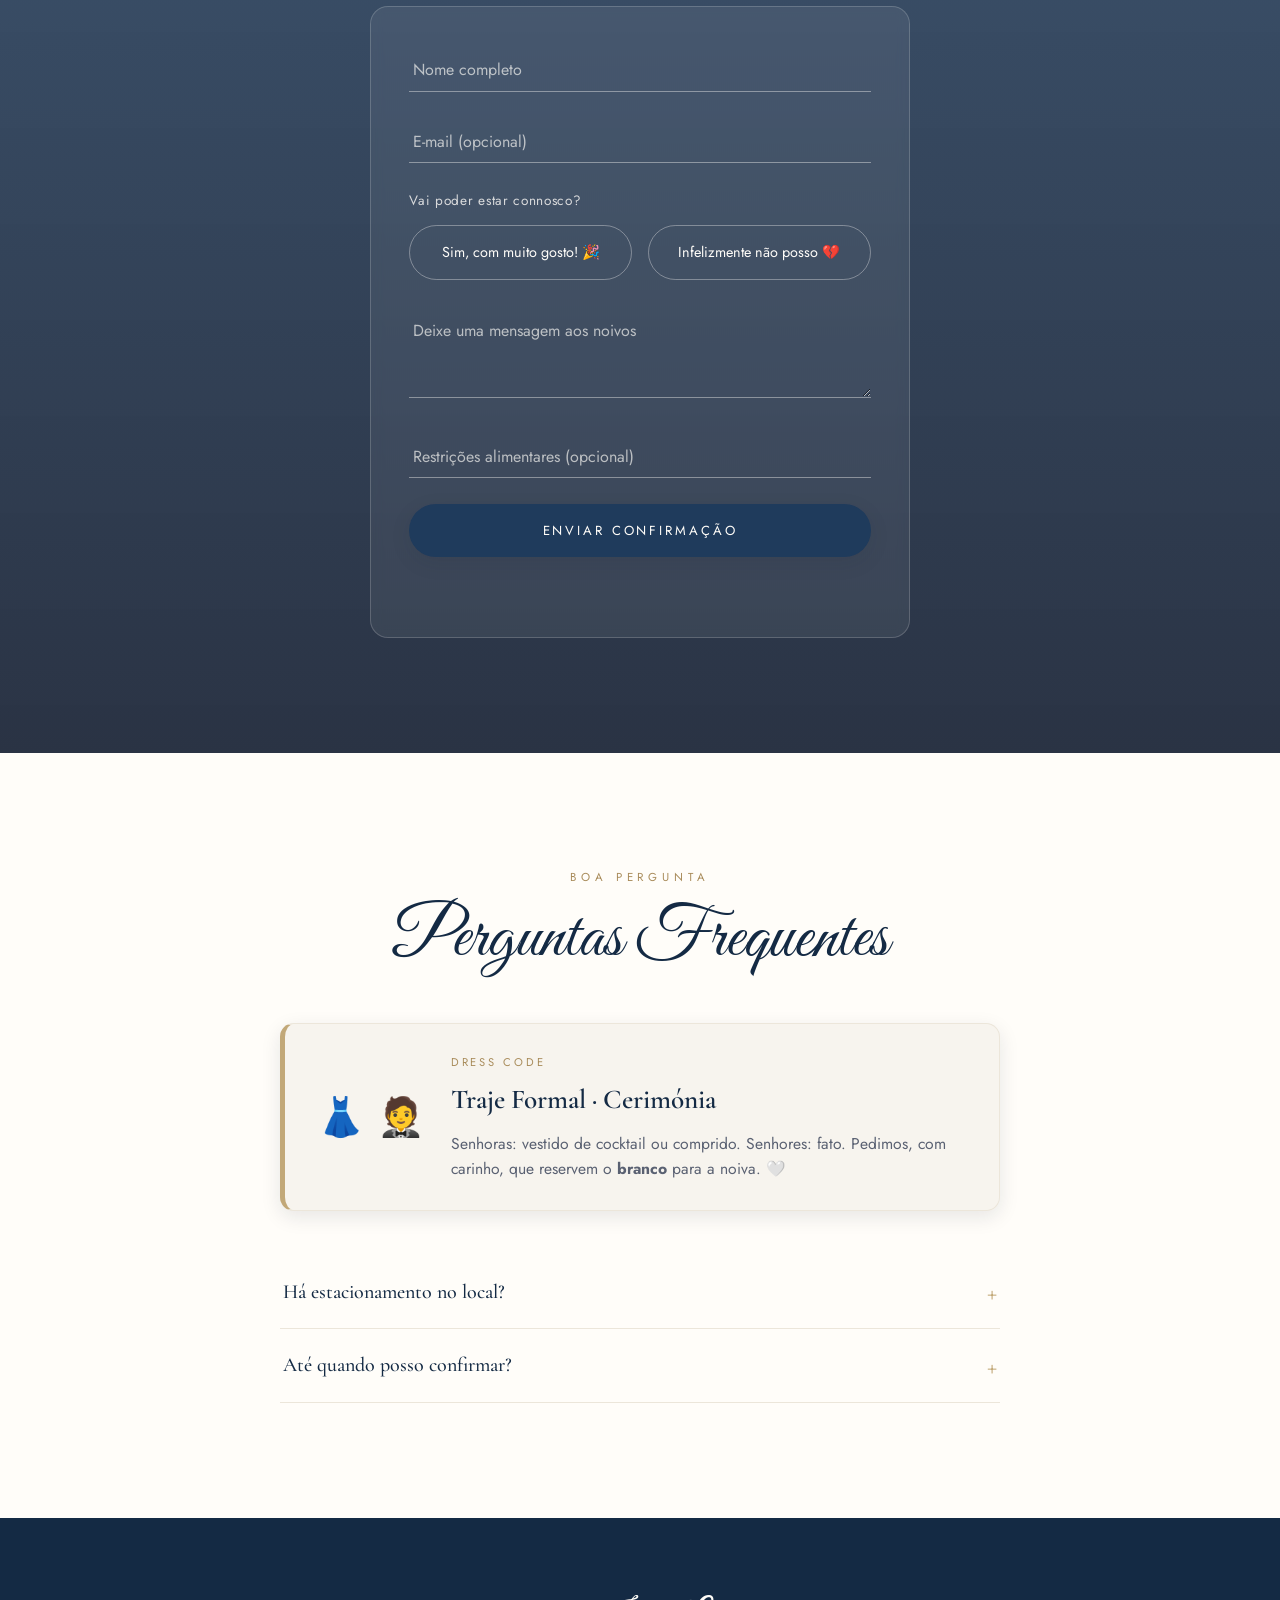
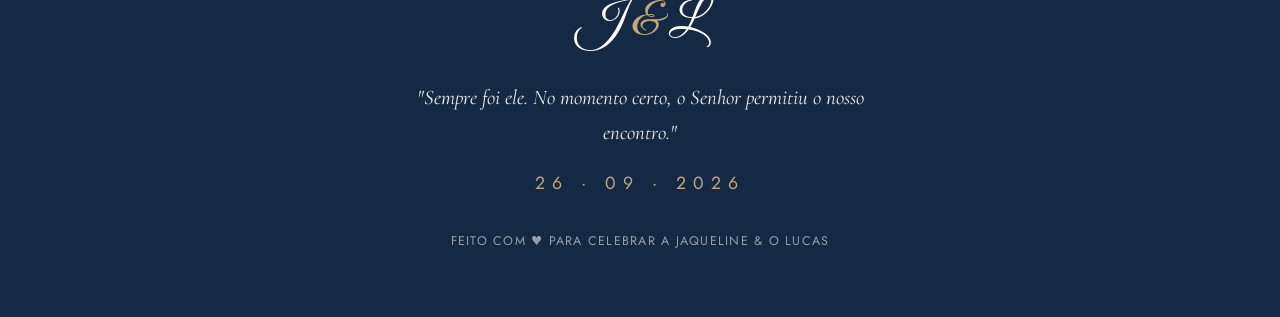
==== commit 6ca56d96: "Redesenhar o hero com a ilustracao do casal (fundo claro elegante) - Recortar fundo branco da ilustr" ====
--- a/index.html
+++ b/index.html
@@ -60,18 +60,22 @@
 
   <!-- HERO -->
   <header class="hero" id="hero">
-    <div class="hero__overlay"></div>
     <div class="hero__petals" id="petals" aria-hidden="true"></div>
-    <div class="hero__content">
-      <p class="hero__pretitle reveal">Vamos casar</p>
-      <h1 class="hero__names">
-        <span class="reveal" style="--d:.1s">Jaqueline</span>
-        <span class="hero__amp reveal" style="--d:.3s">&amp;</span>
-        <span class="reveal" style="--d:.5s">Lucas</span>
-      </h1>
-      <div class="hero__divider reveal" style="--d:.7s"><span></span>✦<span></span></div>
-      <p class="hero__date reveal" style="--d:.9s">26 de Setembro de 2026 · Viseu, Portugal</p>
-      <a href="#rsvp" class="btn btn--ghost reveal" style="--d:1.1s">Confirme a sua presença</a>
+    <div class="hero__inner">
+      <div class="hero__text">
+        <p class="hero__pretitle reveal">Vamos casar</p>
+        <h1 class="hero__names">
+          <span class="reveal" style="--d:.1s">Jaqueline</span>
+          <span class="hero__amp reveal" style="--d:.3s">&amp;</span>
+          <span class="reveal" style="--d:.5s">Lucas</span>
+        </h1>
+        <div class="hero__divider reveal" style="--d:.7s"><span></span>✦<span></span></div>
+        <p class="hero__date reveal" style="--d:.9s">26 de Setembro de 2026 · Viseu, Portugal</p>
+        <a href="#rsvp" class="btn btn--solid reveal" style="--d:1.1s">Confirme a sua presença</a>
+      </div>
+      <div class="hero__art reveal" style="--d:.5s">
+        <img src="hero-desenho.png" alt="Ilustração de Jaqueline e Lucas abraçados" />
+      </div>
     </div>
     <a href="#contagem" class="hero__scroll" aria-label="Descer">
       <span></span>
--- a/styles.css
+++ b/styles.css
@@ -162,7 +162,7 @@
 }
 .nav__brand {
   font-family: var(--script); font-size: 1.9rem;
-  color: var(--ivory); text-decoration: none; transition: color .4s;
+  color: var(--sage-dark); text-decoration: none; transition: color .4s;
 }
 .nav__brand span { color: var(--gold); }
 .nav.is-scrolled .nav__brand { color: var(--sage-dark); }
@@ -171,7 +171,7 @@
 }
 .nav__links a {
   font-size: .78rem; letter-spacing: .14em; text-transform: uppercase;
-  text-decoration: none; color: var(--ivory); position: relative;
+  text-decoration: none; color: var(--ink); position: relative;
   transition: color .3s; padding-bottom: 4px;
 }
 .nav.is-scrolled .nav__links a { color: var(--ink); }
@@ -185,51 +185,58 @@
 }
 .nav.is-scrolled .nav__cta { background: var(--sage); color: var(--ivory) !important; border-color: var(--sage); }
 .nav__burger { display: none; flex-direction: column; gap: 5px; background: none; border: none; cursor: pointer; padding: 6px; z-index: 160; }
-.nav__burger span { width: 26px; height: 2px; background: var(--ivory); transition: all .35s var(--ease); }
+.nav__burger span { width: 26px; height: 2px; background: var(--sage-dark); transition: all .35s var(--ease); }
 .nav.is-scrolled .nav__burger span { background: var(--sage-dark); }
 
 /* ===================== HERO ===================== */
 .hero {
   position: relative; min-height: 100vh;
-  display: flex; align-items: center; justify-content: center; text-align: center;
-  background:
-    linear-gradient(180deg, rgba(20,30,50,.32), rgba(31,59,92,.55)),
-    url('img-hero.jpg') center/cover fixed;
-  color: var(--ivory); overflow: hidden;
-}
-.hero__overlay {
-  position: absolute; inset: 0;
-  background: radial-gradient(ellipse at center, transparent 35%, rgba(20,30,50,.45) 100%);
-}
-.hero__content { position: relative; z-index: 5; padding: 1.5rem; }
+  display: flex; align-items: center; justify-content: center;
+  background: radial-gradient(ellipse at 68% 40%, #fdfaf4 0%, #ece4d5 82%);
+  color: var(--ink); overflow: hidden;
+  padding: 7rem 1.5rem 3.5rem;
+}
+.hero__inner {
+  position: relative; z-index: 5; width: 100%; max-width: 1150px;
+  display: grid; grid-template-columns: 1.05fr .95fr; align-items: center; gap: 1.5rem;
+}
+.hero__text { text-align: center; }
 .hero__pretitle {
   font-family: var(--sans); text-transform: uppercase; letter-spacing: .5em;
-  font-size: .82rem; margin-bottom: 1.4rem; font-weight: 300;
+  font-size: .8rem; margin-bottom: 1.2rem; font-weight: 400; color: var(--gold-deep);
 }
 .hero__names {
   font-family: var(--serif); font-weight: 400; line-height: .95;
-  font-size: clamp(3.4rem, 13vw, 8rem);
+  font-size: clamp(3rem, 7vw, 5.6rem); color: var(--sage-dark);
   display: flex; flex-direction: column; align-items: center;
-  text-shadow: 0 4px 30px rgba(0,0,0,.3);
-}
-.hero__amp { font-family: var(--script); color: var(--gold); font-size: .6em; margin: -.1em 0; }
+}
+.hero__amp { font-family: var(--script); color: var(--gold); font-size: .62em; margin: -.05em 0; }
 .hero__divider {
   display: flex; align-items: center; justify-content: center; gap: 1rem;
-  color: var(--gold); margin: 1.6rem 0; font-size: .9rem;
-}
-.hero__divider span { width: 60px; height: 1px; background: var(--gold); display: inline-block; }
+  color: var(--gold); margin: 1.4rem 0; font-size: .9rem;
+}
+.hero__divider span { width: 56px; height: 1px; background: var(--gold); display: inline-block; }
 .hero__date {
-  font-family: var(--serif); font-size: clamp(1.1rem, 3vw, 1.6rem);
-  letter-spacing: .08em; margin-bottom: 2.4rem; font-weight: 300;
+  font-family: var(--serif); font-size: clamp(1.05rem, 2.4vw, 1.5rem);
+  letter-spacing: .06em; margin-bottom: 2rem; font-weight: 400; color: var(--ink);
+}
+.hero__art { position: relative; display: flex; justify-content: center; align-items: flex-end; }
+.hero__art::before {
+  content: ''; position: absolute; left: 50%; top: 50%; transform: translate(-50%, -50%);
+  width: 96%; padding-bottom: 96%; border-radius: 50%; z-index: 0;
+  background: radial-gradient(circle, rgba(94,125,166,.22) 0%, rgba(94,125,166,0) 68%);
+}
+.hero__art img {
+  position: relative; z-index: 1; width: auto; max-width: 100%; max-height: 84vh;
+  filter: drop-shadow(0 22px 42px rgba(20,30,50,.20));
 }
 .hero__scroll {
-  position: absolute; bottom: 2rem; left: 50%; transform: translateX(-50%);
-  width: 26px; height: 44px; border: 2px solid rgba(255,253,249,.6); border-radius: 20px;
-  z-index: 5;
+  position: absolute; bottom: 1.6rem; left: 50%; transform: translateX(-50%);
+  width: 26px; height: 44px; border: 2px solid rgba(20,42,68,.35); border-radius: 20px; z-index: 6;
 }
 .hero__scroll span {
   position: absolute; top: 8px; left: 50%; transform: translateX(-50%);
-  width: 4px; height: 8px; background: var(--ivory); border-radius: 2px;
+  width: 4px; height: 8px; background: var(--sage-dark); border-radius: 2px;
   animation: scrolldot 1.6s var(--ease) infinite;
 }
 @keyframes scrolldot { 0% { opacity: 0; top: 8px; } 50% { opacity: 1; } 100% { opacity: 0; top: 22px; } }
@@ -237,12 +244,12 @@
 .petal {
   position: absolute; top: -10%;
   width: 14px; height: 14px; background: var(--gold);
-  border-radius: 150% 0 150% 0; opacity: .55;
+  border-radius: 150% 0 150% 0; opacity: .5;
   animation: fall linear infinite;
 }
 @keyframes fall {
   0% { transform: translateY(-10vh) rotate(0deg); opacity: 0; }
-  10% { opacity: .6; }
+  10% { opacity: .55; }
   100% { transform: translateY(110vh) rotate(540deg); opacity: 0; }
 }
 
@@ -582,7 +589,11 @@
   .nav__links.is-open { transform: translateX(0); }
   .nav__links a { color: var(--sage-dark) !important; font-size: 1.05rem; }
   .nav__cta { border-color: var(--sage); }
-  .hero { background-attachment: scroll; background-position: center center; }
+  .hero { padding-top: 6rem; }
+  .hero__inner { grid-template-columns: 1fr; gap: .4rem; max-width: 460px; }
+  .hero__text { order: 1; }
+  .hero__art { order: 2; }
+  .hero__art img { max-height: 46vh; }
   .rsvp { background-attachment: scroll; }
 }
 
